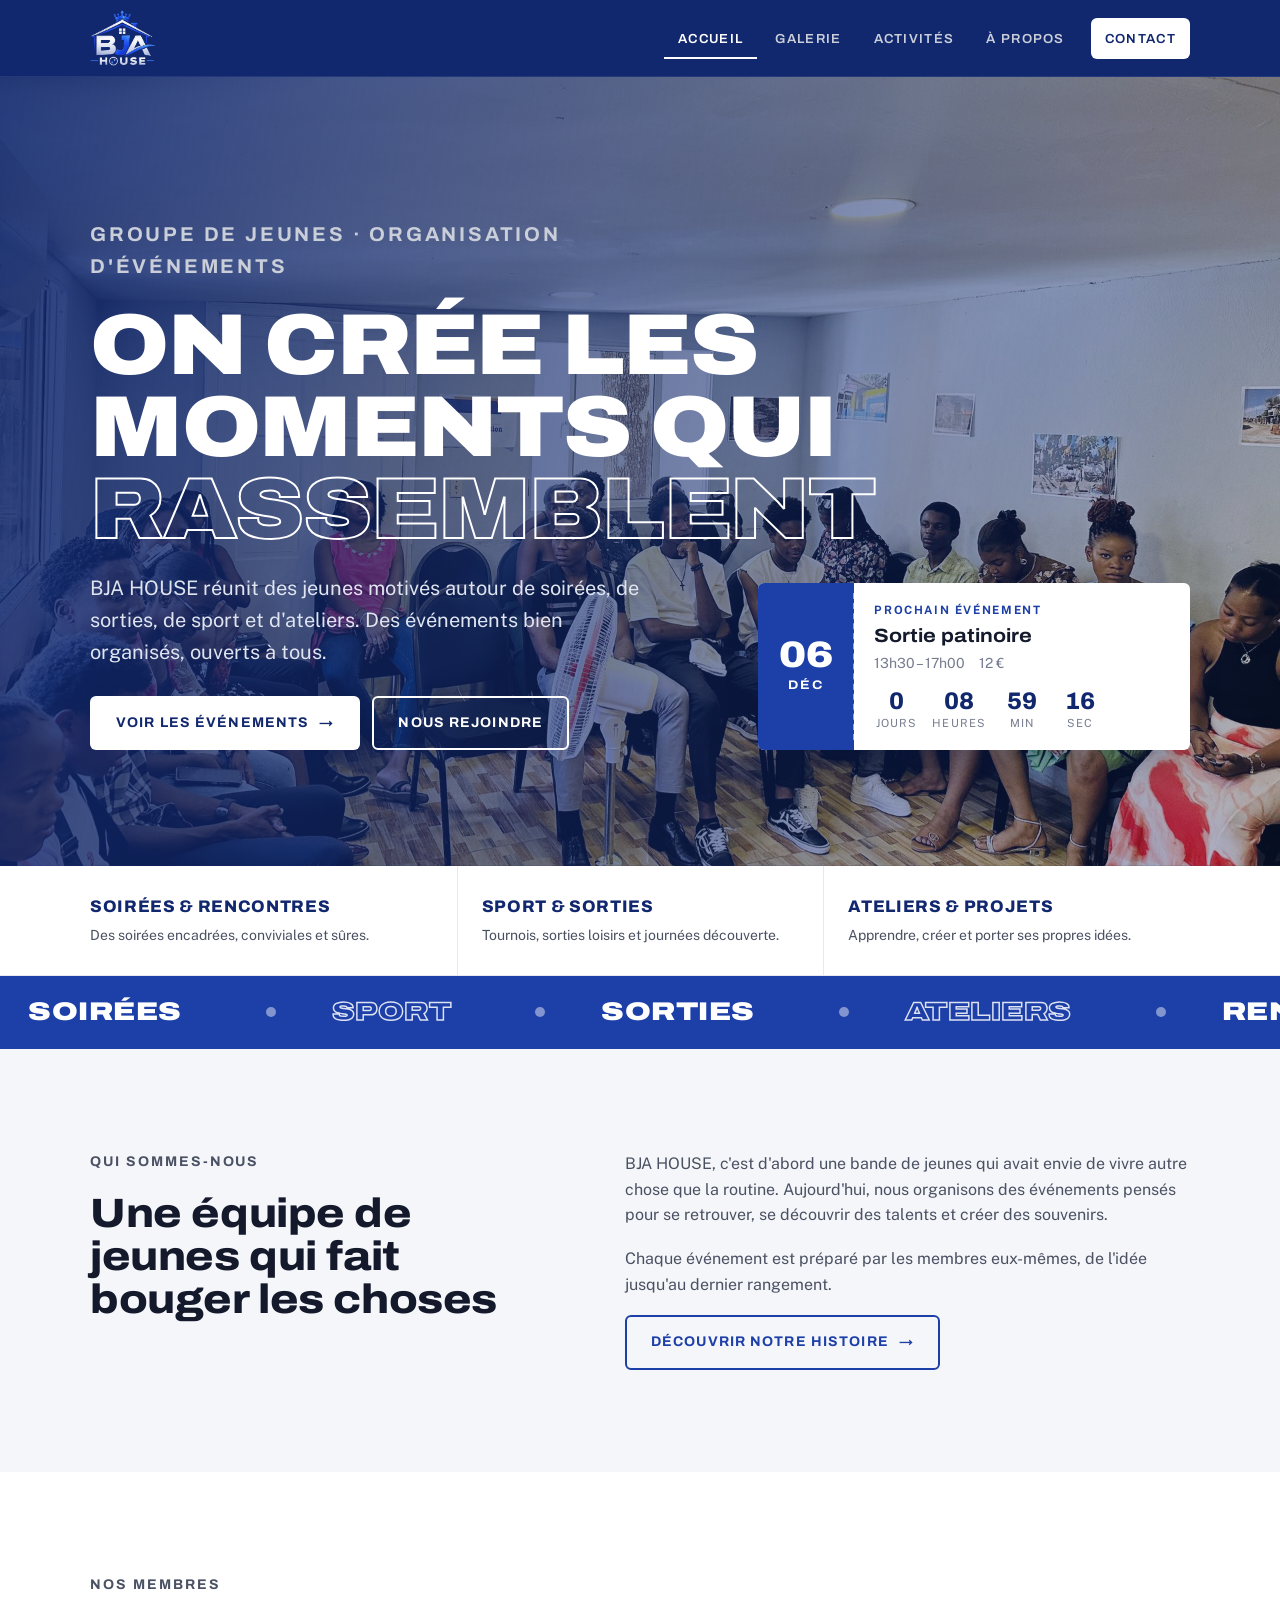
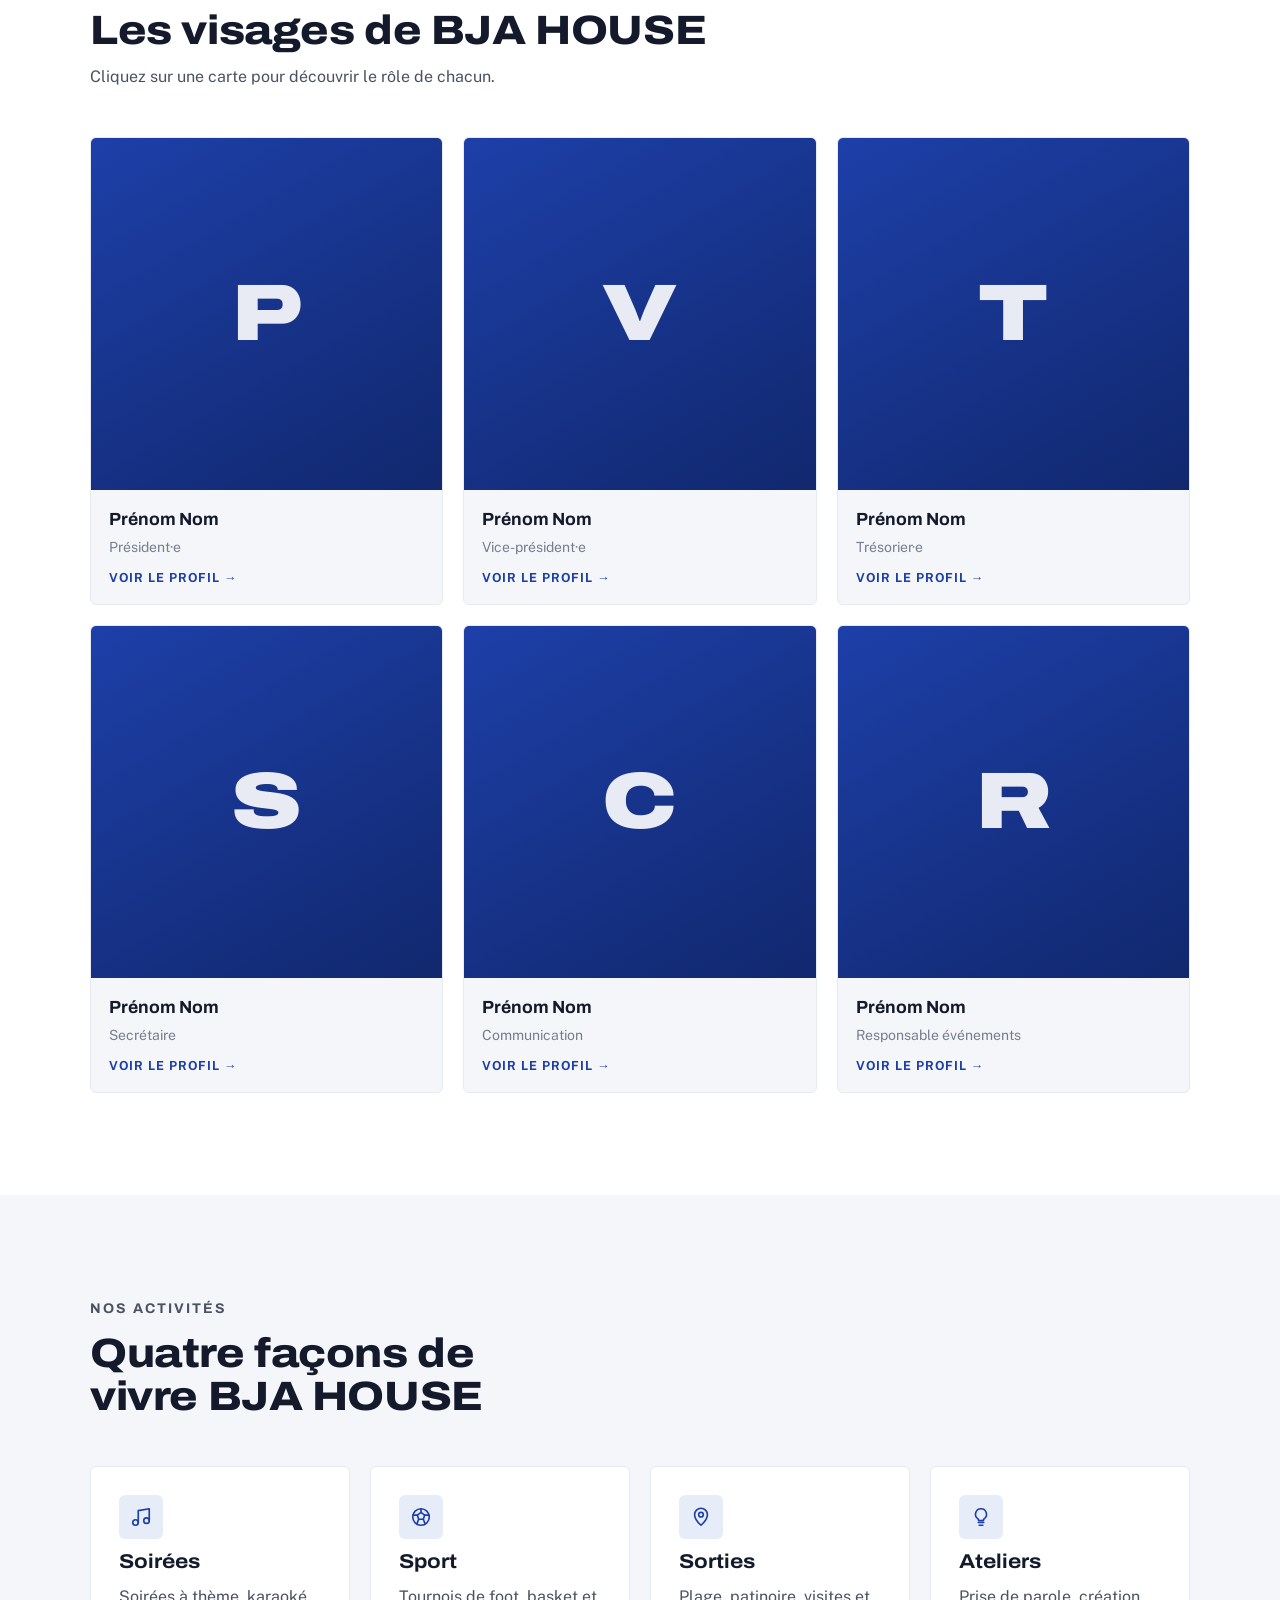
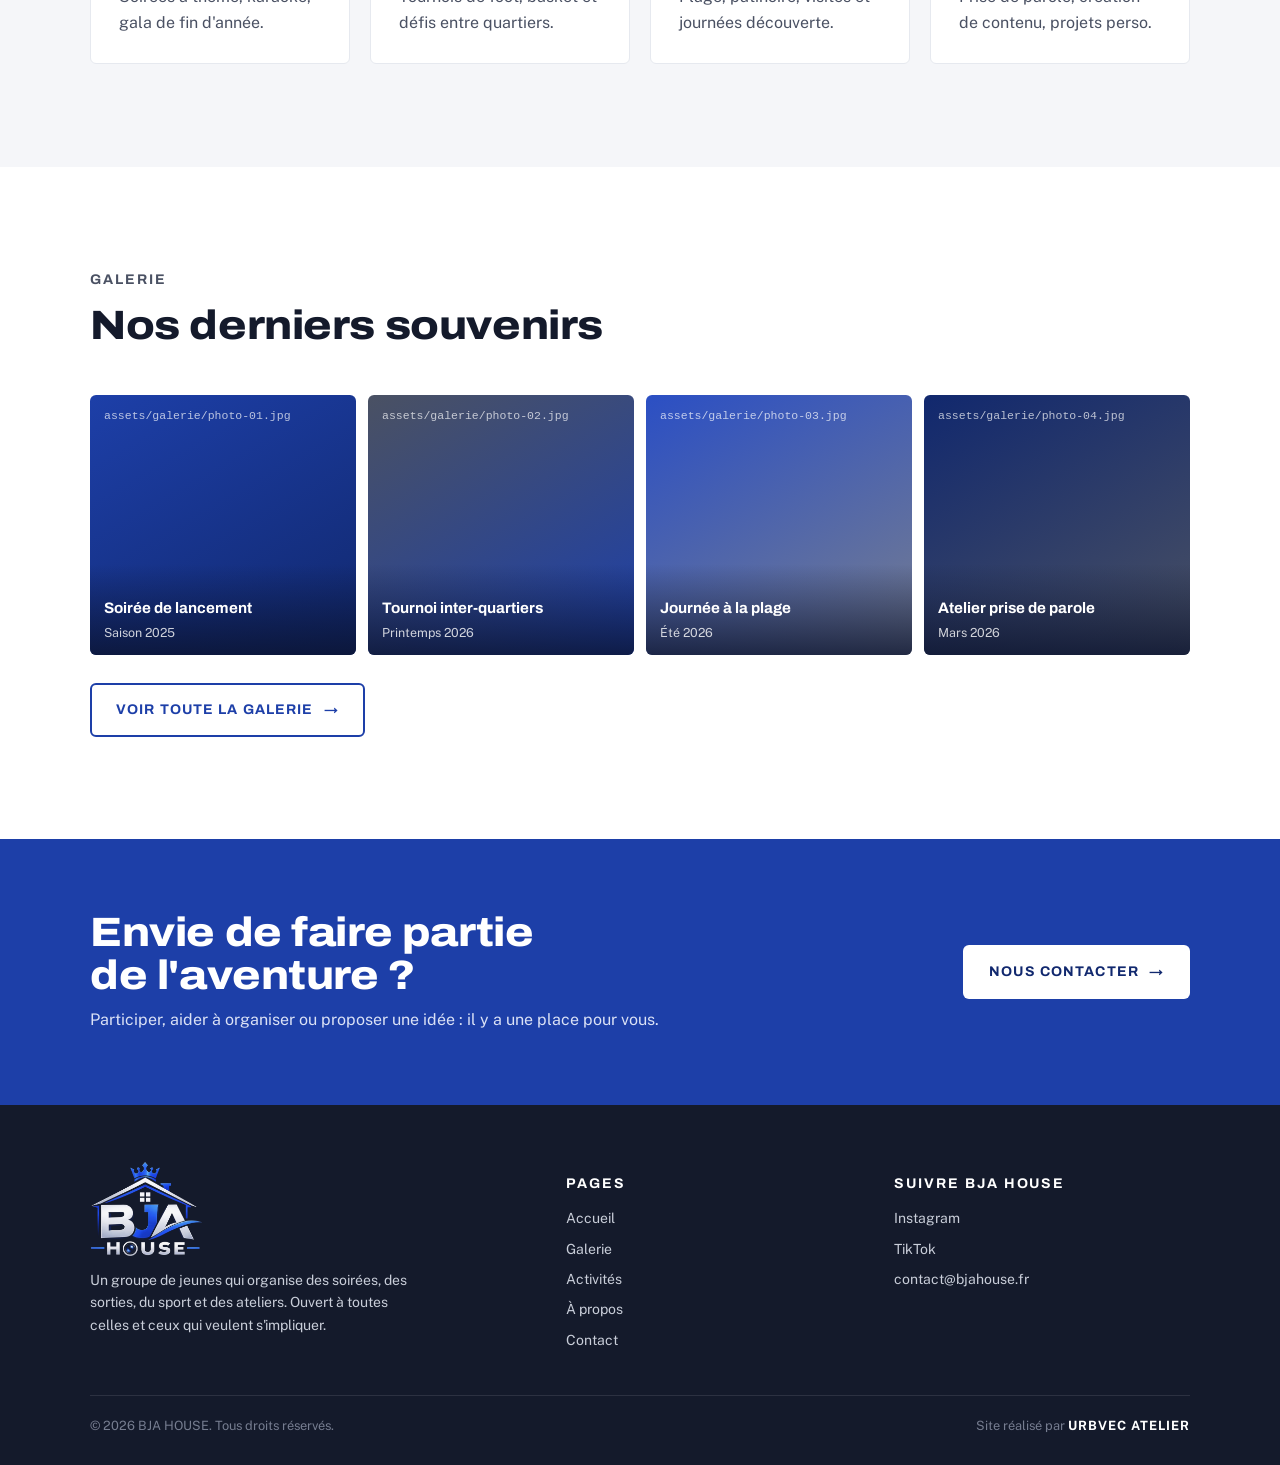
==== index.html @ 0491deaa "Réservation en ligne, partage de photos, diaporama et animations - Activités : prix, lieu et paiemen" ====
<!doctype html>
<html lang="fr">
<head>
<meta charset="utf-8">
<meta name="viewport" content="width=device-width, initial-scale=1, viewport-fit=cover">
<title>BJA HOUSE</title>
<meta name="description" content="BJA HOUSE, groupe de jeunes qui organise des soirées, sorties, tournois et ateliers.">
<meta name="theme-color" content="#11286e">
<link rel="icon" href="assets/logo.png">
<link rel="preconnect" href="https://fonts.googleapis.com">
<link rel="preconnect" href="https://fonts.gstatic.com" crossorigin>
<link rel="stylesheet" href="https://fonts.googleapis.com/css2?family=Archivo:wdth,wght@62..125,400..900&family=Public+Sans:wght@400;500;600;700&display=swap">
<link rel="stylesheet" href="css/style.css">
</head>
<body>
<header class="site-header">
  <div class="wrap">
    <a class="brand" href="index.html" aria-label="BJA HOUSE, accueil">
      <img class="brand-logo" src="assets/logo.png" alt="BJA HOUSE">
      <span class="brand-text"><span class="brand-mark">BJA</span><span class="brand-name">HOUSE</span></span>
    </a>
    <button class="nav-toggle" type="button" aria-label="Ouvrir le menu" aria-expanded="false" aria-controls="nav"><span></span><span></span><span></span></button>
    <nav class="nav" id="nav" aria-label="Navigation principale">
      <a href="index.html" aria-current="page">Accueil</a>
      <a href="galerie.html">Galerie</a>
      <a href="activites.html">Activités</a>
      <a href="a-propos.html">À propos</a>
      <a class="nav-cta" href="contact.html">Contact</a>
    </nav>
  </div>
</header>
<main>
<section class="hero hero--animated" data-hero="assets/hero.jpg">
  <div class="wrap">
    <div class="hero-copy">
      <p class="eyebrow">Groupe de jeunes · Organisation d'événements</p>
      <h1>On crée les moments qui <em>rassemblent</em></h1>
      <p>BJA HOUSE réunit des jeunes motivés autour de soirées, de sorties, de sport et d'ateliers. Des événements bien organisés, ouverts à tous.</p>
      <div class="hero-actions">
        <a class="btn btn--light" href="activites.html">Voir les événements <span class="arrow" aria-hidden="true">→</span></a>
        <a class="btn btn--ghost" href="contact.html">Nous rejoindre</a>
      </div>
    </div>
    <a class="ticket ticket--link" href="activites.html" aria-label="Prochain événement" data-next-event>
      <div class="ticket-date"><span class="ticket-day" data-ne-day>25</span><span class="ticket-month" data-ne-month>Oct</span></div>
      <div class="ticket-body">
        <span class="ticket-label">Prochain événement</span>
        <h3 data-ne-title>Soirée d'automne BJA</h3>
        <div class="ticket-meta"><span data-ne-hours>19h00 – 23h30</span><span data-ne-price></span></div>
        <div class="countdown" data-countdown="2026-10-25T19:00" aria-live="polite">
          <div><b data-d>–</b><span>jours</span></div>
          <div><b data-h>–</b><span>heures</span></div>
          <div><b data-m>–</b><span>min</span></div>
          <div><b data-s>–</b><span>sec</span></div>
        </div>
      </div>
    </a>
  </div>
  <p class="hero-note" hidden>Photo d'en-tête à placer : assets/hero.jpg</p>
</section>

<section class="strip" aria-label="Ce que nous faisons">
  <div class="wrap">
    <div class="strip-item"><b>Soirées &amp; rencontres</b><span>Des soirées encadrées, conviviales et sûres.</span></div>
    <div class="strip-item"><b>Sport &amp; sorties</b><span>Tournois, sorties loisirs et journées découverte.</span></div>
    <div class="strip-item"><b>Ateliers &amp; projets</b><span>Apprendre, créer et porter ses propres idées.</span></div>
  </div>
</section>

<div class="marquee" aria-hidden="true">
  <div class="marquee-track">
    <span>Soirées</span><span>Sport</span><span>Sorties</span><span>Ateliers</span><span>Rencontres</span><span>Projets</span>
    <span>Soirées</span><span>Sport</span><span>Sorties</span><span>Ateliers</span><span>Rencontres</span><span>Projets</span>
  </div>
</div>

<section class="section">
  <div class="wrap intro">
    <div class="stack">
      <p class="eyebrow">Qui sommes-nous</p>
      <h2>Une équipe de jeunes qui fait bouger les choses</h2>
    </div>
    <div class="stack reveal">
      <p>BJA HOUSE, c'est d'abord une bande de jeunes qui avait envie de vivre autre chose que la routine. Aujourd'hui, nous organisons des événements pensés pour se retrouver, se découvrir des talents et créer des souvenirs.</p>
      <p>Chaque événement est préparé par les membres eux-mêmes, de l'idée jusqu'au dernier rangement.</p>
      <a class="btn btn--outline" href="a-propos.html">Découvrir notre histoire <span class="arrow" aria-hidden="true">→</span></a>
    </div>
  </div>
</section>

<section class="section section--white" id="membres">
  <div class="wrap">
    <div class="section-head reveal">
      <p class="eyebrow">Nos membres</p>
      <h2>Les visages de BJA HOUSE</h2>
      <p>Cliquez sur une carte pour découvrir le rôle de chacun.</p>
    </div>
    <div class="members reveal">
      <button class="member-card" type="button" data-name="Prénom Nom" data-role="Président·e" data-bio="Fondateur·rice de BJA HOUSE, coordonne l'équipe et les grands projets de l'année." data-photo="assets/equipe/membre-1.jpg">
        <span class="photo member-photo"><img src="assets/equipe/membre-1.jpg" alt="" loading="lazy"><span class="photo-label member-initial" aria-hidden="true">P</span></span>
        <span class="member-info"><b>Prénom Nom</b><span>Président·e</span></span>
        <span class="member-more" aria-hidden="true">Voir le profil →</span>
      </button>
      <button class="member-card" type="button" data-name="Prénom Nom" data-role="Vice-président·e" data-bio="Supervise l'organisation des événements et accompagne les nouveaux membres." data-photo="assets/equipe/membre-2.jpg">
        <span class="photo member-photo"><img src="assets/equipe/membre-2.jpg" alt="" loading="lazy"><span class="photo-label member-initial" aria-hidden="true">V</span></span>
        <span class="member-info"><b>Prénom Nom</b><span>Vice-président·e</span></span>
        <span class="member-more" aria-hidden="true">Voir le profil →</span>
      </button>
      <button class="member-card" type="button" data-name="Prénom Nom" data-role="Trésorier·e" data-bio="Gère le budget, les partenaires financiers et les inscriptions payantes." data-photo="assets/equipe/membre-3.jpg">
        <span class="photo member-photo"><img src="assets/equipe/membre-3.jpg" alt="" loading="lazy"><span class="photo-label member-initial" aria-hidden="true">T</span></span>
        <span class="member-info"><b>Prénom Nom</b><span>Trésorier·e</span></span>
        <span class="member-more" aria-hidden="true">Voir le profil →</span>
      </button>
      <button class="member-card" type="button" data-name="Prénom Nom" data-role="Secrétaire" data-bio="Tient les comptes rendus, le planning et la relation avec les lieux." data-photo="assets/equipe/membre-4.jpg">
        <span class="photo member-photo"><img src="assets/equipe/membre-4.jpg" alt="" loading="lazy"><span class="photo-label member-initial" aria-hidden="true">S</span></span>
        <span class="member-info"><b>Prénom Nom</b><span>Secrétaire</span></span>
        <span class="member-more" aria-hidden="true">Voir le profil →</span>
      </button>
      <button class="member-card" type="button" data-name="Prénom Nom" data-role="Communication" data-bio="Anime les réseaux sociaux, les visuels et la couverture photo des événements." data-photo="assets/equipe/membre-5.jpg">
        <span class="photo member-photo"><img src="assets/equipe/membre-5.jpg" alt="" loading="lazy"><span class="photo-label member-initial" aria-hidden="true">C</span></span>
        <span class="member-info"><b>Prénom Nom</b><span>Communication</span></span>
        <span class="member-more" aria-hidden="true">Voir le profil →</span>
      </button>
      <button class="member-card" type="button" data-name="Prénom Nom" data-role="Responsable événements" data-bio="Pilote la logistique le jour J : matériel, accueil et sécurité." data-photo="assets/equipe/membre-6.jpg">
        <span class="photo member-photo"><img src="assets/equipe/membre-6.jpg" alt="" loading="lazy"><span class="photo-label member-initial" aria-hidden="true">R</span></span>
        <span class="member-info"><b>Prénom Nom</b><span>Responsable événements</span></span>
        <span class="member-more" aria-hidden="true">Voir le profil →</span>
      </button>
    </div>
  </div>
</section>
<dialog class="member-dialog" aria-labelledby="md-name">
  <div class="md-inner">
    <div class="photo md-photo"><img alt=""><span class="photo-label member-initial" aria-hidden="true"></span></div>
    <div class="md-body">
      <p class="eyebrow md-role"></p>
      <h3 id="md-name"></h3>
      <p class="md-bio"></p>
      <a class="btn btn--outline" href="contact.html">Contacter l'équipe <span class="arrow" aria-hidden="true">→</span></a>
    </div>
    <button class="md-close" type="button" aria-label="Fermer">✕</button>
  </div>
</dialog>


<section class="section">
  <div class="wrap">
    <div class="section-head reveal">
      <p class="eyebrow">Nos activités</p>
      <h2>Quatre façons de vivre BJA HOUSE</h2>
    </div>
    <div class="cards cards--4 reveal">
      <article class="card"><span class="card-icon"><svg viewBox="0 0 24 24" fill="none" stroke="currentColor" stroke-width="1.8" stroke-linecap="round" stroke-linejoin="round"><path d="M9 18V5l12-2v13"/><circle cx="6" cy="18" r="3"/><circle cx="18" cy="16" r="3"/></svg></span><h3>Soirées</h3><p>Soirées à thème, karaoké, gala de fin d'année.</p></article>
      <article class="card"><span class="card-icon"><svg viewBox="0 0 24 24" fill="none" stroke="currentColor" stroke-width="1.8" stroke-linecap="round" stroke-linejoin="round"><circle cx="12" cy="12" r="9"/><path d="M12 7l4 3-1.5 4.5h-5L8 10z"/><path d="M12 3v4M21 10l-5 0M3 10h5M7.5 19.5l2-5M16.5 19.5l-2-5"/></svg></span><h3>Sport</h3><p>Tournois de foot, basket et défis entre quartiers.</p></article>
      <article class="card"><span class="card-icon"><svg viewBox="0 0 24 24" fill="none" stroke="currentColor" stroke-width="1.8" stroke-linecap="round" stroke-linejoin="round"><path d="M12 21s-7-6.2-7-11.5A7 7 0 0 1 19 9.5C19 14.8 12 21 12 21z"/><circle cx="12" cy="9.5" r="2.5"/></svg></span><h3>Sorties</h3><p>Plage, patinoire, visites et journées découverte.</p></article>
      <article class="card"><span class="card-icon"><svg viewBox="0 0 24 24" fill="none" stroke="currentColor" stroke-width="1.8" stroke-linecap="round" stroke-linejoin="round"><path d="M9 18h6M10 21h4"/><path d="M12 3a6 6 0 0 0-3.6 10.8c.6.5 1 1.2 1 2V16h5.2v-.2c0-.8.4-1.5 1-2A6 6 0 0 0 12 3z"/></svg></span><h3>Ateliers</h3><p>Prise de parole, création de contenu, projets perso.</p></article>
    </div>
  </div>
</section>

<section class="section section--white">
  <div class="wrap">
    <div class="section-head reveal">
      <p class="eyebrow">Galerie</p>
      <h2>Nos derniers souvenirs</h2>
    </div>
    <div class="gallery gallery--preview reveal">
      <a class="tile tile--tall tile--link" href="galerie.html" data-cat="soirees" style="--tone-a:#1d3fa8;--tone-b:#11286e">
        <img src="assets/galerie/photo-01.jpg" alt="Soirée de lancement, Saison 2025" loading="lazy">
        <span class="tile-file">assets/galerie/photo-01.jpg</span>
        <span class="tile-caption"><b>Soirée de lancement</b><span>Saison 2025</span></span>
      </a>
      <a class="tile tile--link" href="galerie.html" data-cat="sport" style="--tone-a:#4a5163;--tone-b:#1d3fa8">
        <img src="assets/galerie/photo-02.jpg" alt="Tournoi inter-quartiers, Printemps 2026" loading="lazy">
        <span class="tile-file">assets/galerie/photo-02.jpg</span>
        <span class="tile-caption"><b>Tournoi inter-quartiers</b><span>Printemps 2026</span></span>
      </a>
      <a class="tile tile--wide tile--link" href="galerie.html" data-cat="sorties" style="--tone-a:#2b4fc4;--tone-b:#767d90">
        <img src="assets/galerie/photo-03.jpg" alt="Journée à la plage, Été 2026" loading="lazy">
        <span class="tile-file">assets/galerie/photo-03.jpg</span>
        <span class="tile-caption"><b>Journée à la plage</b><span>Été 2026</span></span>
      </a>
      <a class="tile tile--link" href="galerie.html" data-cat="ateliers" style="--tone-a:#11286e;--tone-b:#4a5163">
        <img src="assets/galerie/photo-04.jpg" alt="Atelier prise de parole, Mars 2026" loading="lazy">
        <span class="tile-file">assets/galerie/photo-04.jpg</span>
        <span class="tile-caption"><b>Atelier prise de parole</b><span>Mars 2026</span></span>
      </a>
    </div>
    <p style="margin-top:28px"><a class="btn btn--outline" href="galerie.html">Voir toute la galerie <span class="arrow" aria-hidden="true">→</span></a></p>
  </div>
</section>

<section class="cta-band">
  <div class="wrap">
    <div>
      <h2>Envie de faire partie de l'aventure ?</h2>
      <p>Participer, aider à organiser ou proposer une idée : il y a une place pour vous.</p>
    </div>
    <a class="btn btn--light" href="contact.html">Nous contacter <span class="arrow" aria-hidden="true">→</span></a>
  </div>
</section>
</main>
<footer class="site-footer">
  <div class="wrap">
    <div class="footer-grid">
      <div>
        <a class="brand brand--footer" href="index.html" aria-label="BJA HOUSE, accueil"><img class="brand-logo" src="assets/logo.png" alt="BJA HOUSE"><span class="brand-text"><span class="brand-mark">BJA</span><span class="brand-name">HOUSE</span></span></a>
        <p>Un groupe de jeunes qui organise des soirées, des sorties, du sport et des ateliers. Ouvert à toutes celles et ceux qui veulent s'impliquer.</p>
      </div>
      <div>
        <p class="footer-title">Pages</p>
        <ul class="footer-links">
          <li><a href="index.html">Accueil</a></li>
          <li><a href="galerie.html">Galerie</a></li>
          <li><a href="activites.html">Activités</a></li>
          <li><a href="a-propos.html">À propos</a></li>
          <li><a href="contact.html">Contact</a></li>
        </ul>
      </div>
      <div>
        <p class="footer-title">Suivre BJA HOUSE</p>
        <ul class="footer-links">
          <li><a href="https://www.instagram.com/" target="_blank" rel="noopener">Instagram</a></li>
          <li><a href="https://www.tiktok.com/" target="_blank" rel="noopener">TikTok</a></li>
          <li><a href="contact.html">contact@bjahouse.fr</a></li>
        </ul>
      </div>
    </div>
    <div class="footer-bottom">
      <span>© <span data-year>2026</span> BJA HOUSE. Tous droits réservés.</span>
      <span>Site réalisé par <b class="credit">URBVEC ATELIER</b></span>
    </div>
  </div>
</footer>
<script src="js/config.js" defer></script>
<script src="js/api.js" defer></script>
<script src="js/main.js" defer></script>
</body>
</html>
---- css/style.css ----
/* Mise en page : bandeau bleu roi en tête, contenu sur fond gris clair, blocs « billet » pour les événements */
:root {
  --royal: #1d3fa8;
  --royal-deep: #11286e;
  --royal-soft: #e7ecf9;
  --ink: #141a2b;
  --grey-700: #4a5163;
  --grey-500: #767d90;
  --grey-300: #c9ced9;
  --grey-150: #e6e9ef;
  --paper: #f5f6f9;
  --white: #ffffff;

  --font-display: "Archivo", "Arial Narrow", Arial, sans-serif;
  --font-body: "Public Sans", "Segoe UI", Roboto, Arial, sans-serif;

  --step--1: 0.875rem;
  --step-0: 1rem;
  --step-1: 1.25rem;
  --step-2: 1.6rem;
  --step-3: clamp(1.9rem, 3.2vw, 2.6rem);
  --step-4: clamp(2.6rem, 7vw, 5.4rem);

  --radius: 6px;
  --gutter: clamp(16px, 4vw, 40px);
  --max: 1180px;
  color-scheme: light;
}

*, *::before, *::after { box-sizing: border-box; }
html { scroll-behavior: smooth; }
body {
  margin: 0;
  background: var(--paper);
  color: var(--ink);
  font-family: var(--font-body);
  font-size: var(--step-0);
  line-height: 1.6;
  -webkit-font-smoothing: antialiased;
}
img { max-width: 100%; display: block; }
a { color: var(--royal); }
h1, h2, h3 {
  font-family: var(--font-display);
  line-height: 1.05;
  margin: 0;
  text-wrap: balance;
  font-stretch: 112%;
}
h2 { font-size: var(--step-3); font-weight: 800; letter-spacing: -0.01em; }
h3 { font-size: var(--step-1); font-weight: 700; }
p { margin: 0; }
:focus-visible { outline: 3px solid var(--royal); outline-offset: 3px; }

.wrap { width: 100%; max-width: var(--max); margin-inline: auto; padding-inline: var(--gutter); }
.section { padding-block: clamp(56px, 8vw, 104px); }
.section--white { background: var(--white); }
.eyebrow {
  font-family: var(--font-display);
  font-size: var(--step--1);
  font-weight: 700;
  letter-spacing: 0.14em;
  text-transform: uppercase;
  color: var(--royal);
}
.lead { font-size: var(--step-1); color: var(--grey-700); max-width: 60ch; }
.section-head { display: grid; gap: 12px; margin-bottom: clamp(28px, 4vw, 48px); max-width: 62ch; }
.section-head p { color: var(--grey-700); }

/* ---------- Boutons ---------- */
.btn {
  display: inline-flex; align-items: center; gap: 10px;
  padding: 14px 24px;
  font-family: var(--font-display); font-weight: 700; font-size: var(--step--1);
  letter-spacing: 0.08em; text-transform: uppercase; text-decoration: none;
  border-radius: var(--radius); border: 2px solid transparent; cursor: pointer;
  transition: background-color .2s, color .2s, border-color .2s, transform .2s;
}
.btn:hover { transform: translateY(-1px); }
.btn--primary { background: var(--royal); color: var(--white); }
.btn--primary:hover { background: var(--royal-deep); }
.btn--light { background: var(--white); color: var(--royal-deep); }
.btn--light:hover { background: var(--royal-soft); }
.btn--ghost { border-color: currentColor; color: var(--white); background: transparent; }
.btn--ghost:hover { background: rgba(255,255,255,.12); }
.btn--outline { border-color: var(--royal); color: var(--royal); background: transparent; }
.btn--outline:hover { background: var(--royal-soft); }
.arrow { transition: transform .2s; }
.btn:hover .arrow { transform: translateX(4px); }

/* ---------- En-tête ---------- */
.site-header {
  position: sticky; top: env(safe-area-inset-top, 0px); z-index: 50;
  background: var(--royal-deep);
  color: var(--white);
  border-bottom: 1px solid rgba(255,255,255,.08);
}
.site-header .wrap { display: flex; align-items: center; justify-content: space-between; gap: 16px; min-height: 72px; }
.brand { display: flex; align-items: center; gap: 8px; color: var(--white); text-decoration: none; }
.brand-logo { display: none; height: 44px; width: auto; }
.brand.has-logo .brand-logo { display: block; }
.brand.has-logo .brand-text { display: none; }
.brand-text { display: flex; align-items: baseline; gap: 6px; font-family: var(--font-display); font-stretch: 125%; }
.brand-mark { font-weight: 900; font-size: 1.45rem; letter-spacing: 0.02em; }
.brand-name { font-weight: 500; font-size: 0.95rem; letter-spacing: 0.32em; color: var(--grey-300); }

.nav { display: flex; align-items: center; gap: 4px; }
.nav a {
  color: var(--grey-300); text-decoration: none;
  font-family: var(--font-display); font-weight: 600; font-size: 0.82rem;
  letter-spacing: 0.1em; text-transform: uppercase;
  padding: 10px 14px; border-radius: var(--radius);
  transition: color .2s, background-color .2s;
}
.nav a:hover { color: var(--white); background: rgba(255,255,255,.07); }
.nav a[aria-current="page"] { color: var(--white); box-shadow: inset 0 -2px 0 var(--white); border-radius: 0; }
.nav .nav-cta { background: var(--white); color: var(--royal-deep); margin-left: 8px; border-radius: var(--radius); }
.nav .nav-cta:hover { background: var(--royal-soft); color: var(--royal-deep); }

.nav-toggle {
  display: none; background: none; border: 0; color: var(--white);
  width: 44px; height: 44px; padding: 10px; cursor: pointer;
}
.nav-toggle span { display: block; height: 2px; background: currentColor; margin-block: 5px; transition: transform .25s, opacity .25s; }
.nav-open .nav-toggle span:nth-child(1) { transform: translateY(7px) rotate(45deg); }
.nav-open .nav-toggle span:nth-child(2) { opacity: 0; }
.nav-open .nav-toggle span:nth-child(3) { transform: translateY(-7px) rotate(-45deg); }

@media (max-width: 860px) {
  .nav-toggle { display: block; }
  .nav {
    position: absolute; left: 0; right: 0; top: 100%;
    flex-direction: column; align-items: stretch; gap: 0;
    background: var(--royal-deep); padding: 8px var(--gutter) 20px;
    border-bottom: 1px solid rgba(255,255,255,.1);
    display: none;
  }
  .nav-open .nav { display: flex; }
  .nav a { padding: 14px 4px; border-bottom: 1px solid rgba(255,255,255,.08); }
  .nav a[aria-current="page"] { box-shadow: none; color: var(--white); }
  .nav .nav-cta { margin: 14px 0 0; text-align: center; border-bottom: 0; }
}

/* ---------- Bandeau de page (pages intérieures) ---------- */
.page-hero { background: var(--royal-deep); color: var(--white); padding-block: clamp(56px, 9vw, 112px) clamp(40px, 6vw, 72px); position: relative; overflow: hidden; }
.page-hero::after {
  content: "BJA"; position: absolute; right: -0.06em; bottom: -0.28em;
  font-family: var(--font-display); font-weight: 900; font-stretch: 125%;
  font-size: clamp(8rem, 26vw, 22rem); line-height: 1; color: rgba(255,255,255,.045);
  pointer-events: none;
}
.page-hero .wrap { position: relative; z-index: 1; display: grid; gap: 16px; }
.page-hero .eyebrow { color: var(--grey-300); }
.page-hero h1 { font-size: var(--step-4); font-weight: 900; text-transform: uppercase; letter-spacing: -0.01em; }
.page-hero p { color: var(--grey-300); max-width: 56ch; font-size: var(--step-1); }

/* ---------- Accueil : hero ---------- */
.hero {
  position: relative; color: var(--white);
  background:
    linear-gradient(100deg, rgba(17,40,110,.9) 0%, rgba(17,40,110,.62) 45%, rgba(17,40,110,.28) 100%),
    var(--hero-img, none) center 62% / cover no-repeat,
    linear-gradient(135deg, #1d3fa8 0%, #2a3550 60%, #4a5163 100%);
  padding-block: clamp(72px, 11vw, 150px) clamp(64px, 9vw, 120px);
  overflow: hidden;
}
.hero .wrap { display: grid; grid-template-columns: minmax(0, 1.4fr) minmax(0, 1fr); gap: clamp(32px, 5vw, 64px); align-items: end; }
.hero-copy { display: grid; gap: 22px; }
.hero .eyebrow { color: var(--grey-300); }
.hero h1 { font-size: var(--step-4); font-weight: 900; text-transform: uppercase; letter-spacing: -0.015em; line-height: .95; }
.hero h1 em { font-style: normal; color: transparent; -webkit-text-stroke: 2px var(--white); }
.hero p { font-size: var(--step-1); color: #dfe4f0; max-width: 46ch; }
.hero-actions { display: flex; flex-wrap: wrap; gap: 12px; margin-top: 6px; }
.hero-note {
  position: absolute; right: var(--gutter); bottom: 14px; z-index: 2;
  font-size: 0.75rem; color: rgba(255,255,255,.6); letter-spacing: .04em;
}
@media (max-width: 860px) { .hero .wrap { grid-template-columns: 1fr; } }

/* ---------- Billet d'événement ---------- */
.ticket {
  display: grid; grid-template-columns: 96px minmax(0, 1fr);
  background: var(--white); color: var(--ink);
  border-radius: var(--radius); overflow: hidden;
  box-shadow: 0 18px 40px -18px rgba(10, 20, 60, .45);
}
.ticket-date {
  background: var(--royal); color: var(--white);
  display: grid; place-content: center; text-align: center; gap: 2px;
  position: relative; padding: 16px 8px;
  font-family: var(--font-display); font-stretch: 112%;
}
.ticket-date::after {
  content: ""; position: absolute; right: -1px; top: 10px; bottom: 10px;
  border-right: 2px dashed rgba(255,255,255,.55);
}
.ticket-day { font-size: 2.3rem; font-weight: 900; line-height: 1; }
.ticket-month { font-size: .78rem; font-weight: 700; letter-spacing: .16em; text-transform: uppercase; }
.ticket-body { padding: 18px 20px; display: grid; gap: 6px; min-width: 0; }
.ticket-body h3 { font-size: 1.2rem; }
.ticket-meta { display: flex; flex-wrap: wrap; gap: 4px 14px; color: var(--grey-500); font-size: var(--step--1); }
.ticket-label { font-size: .72rem; font-weight: 700; letter-spacing: .14em; text-transform: uppercase; color: var(--royal); }
.countdown { display: flex; gap: 14px; margin-top: 8px; font-variant-numeric: tabular-nums; }
.countdown div { display: grid; text-align: center; min-width: 44px; }
.countdown b { font-family: var(--font-display); font-size: 1.5rem; font-weight: 800; line-height: 1.1; color: var(--royal-deep); }
.countdown span { font-size: .7rem; letter-spacing: .1em; text-transform: uppercase; color: var(--grey-500); }

/* ---------- Bande « valeurs » ---------- */
.strip { background: var(--white); border-bottom: 1px solid var(--grey-150); }
.strip .wrap { display: grid; grid-template-columns: repeat(3, minmax(0, 1fr)); }
.strip-item { padding: 28px 24px; display: grid; gap: 4px; border-left: 1px solid var(--grey-150); }
.strip-item:first-child { border-left: 0; padding-left: 0; }
.strip-item b { font-family: var(--font-display); font-size: 1.05rem; font-weight: 800; text-transform: uppercase; letter-spacing: .04em; color: var(--royal-deep); }
.strip-item span { color: var(--grey-700); font-size: var(--step--1); }
@media (max-width: 760px) {
  .strip .wrap { grid-template-columns: 1fr; }
  .strip-item { border-left: 0; border-top: 1px solid var(--grey-150); padding-inline: 0; }
  .strip-item:first-child { border-top: 0; }
}

/* ---------- Grilles génériques ---------- */
.split { display: grid; grid-template-columns: minmax(0, 1fr) minmax(0, 1fr); gap: clamp(32px, 6vw, 80px); align-items: center; }
@media (max-width: 860px) { .split { grid-template-columns: 1fr; } }
.stack { display: grid; gap: 18px; justify-items: start; }
.stack p { color: var(--grey-700); max-width: 60ch; }

.cards { display: grid; grid-template-columns: repeat(3, minmax(0, 1fr)); gap: 20px; }
@media (max-width: 900px) { .cards { grid-template-columns: repeat(2, minmax(0, 1fr)); } }
@media (max-width: 600px) { .cards { grid-template-columns: 1fr; } }
.card {
  background: var(--white); border: 1px solid var(--grey-150); border-radius: var(--radius);
  padding: 28px; display: grid; gap: 12px; align-content: start;
  transition: border-color .2s, transform .2s;
}
.card:hover { border-color: var(--royal); transform: translateY(-2px); }
.card p { color: var(--grey-700); }
.card-icon { width: 44px; height: 44px; border-radius: var(--radius); background: var(--royal-soft); color: var(--royal); display: grid; place-items: center; }
.card-icon svg { width: 22px; height: 22px; }

/* ---------- Photo / emplacement ---------- */
.photo {
  position: relative; border-radius: var(--radius); overflow: hidden; width: 100%;
  aspect-ratio: 4 / 3; max-width: 100%;
  background: linear-gradient(135deg, var(--grey-150), var(--grey-300));
}
.photo img { width: 100%; height: 100%; object-fit: cover; }
.photo.is-empty img { display: none; }
.photo-label {
  display: none; position: absolute; inset: 0; place-content: center; text-align: center; gap: 6px;
  color: var(--grey-700); font-size: var(--step--1); padding: 16px;
}
.photo-label code { font-size: .78rem; color: var(--grey-500); }
.photo.is-empty .photo-label { display: grid; }

/* ---------- Bannière d'appel ---------- */
.cta-band { background: var(--royal); color: var(--white); }
.cta-band .wrap { display: flex; flex-wrap: wrap; align-items: center; justify-content: space-between; gap: 24px; padding-block: clamp(44px, 6vw, 72px); }
.cta-band h2 { max-width: 22ch; }
.cta-band p { color: #dbe2f6; margin-top: 10px; }

/* ---------- Galerie ---------- */
.filters { display: flex; flex-wrap: wrap; gap: 8px; margin-bottom: 28px; }
.filter {
  font: 600 .8rem/1 var(--font-display); letter-spacing: .1em; text-transform: uppercase;
  padding: 11px 16px; border-radius: 999px; cursor: pointer;
  border: 1px solid var(--grey-300); background: var(--white); color: var(--grey-700);
  transition: background-color .2s, color .2s, border-color .2s;
}
.filter:hover { border-color: var(--royal); color: var(--royal); }
.filter[aria-pressed="true"] { background: var(--royal); border-color: var(--royal); color: var(--white); }

.gallery { display: grid; grid-template-columns: repeat(4, minmax(0, 1fr)); grid-auto-rows: 200px; grid-auto-flow: dense; gap: 12px; }
.gallery .tile--tall { grid-row: span 2; }
.gallery .tile--wide { grid-column: span 2; }
@media (max-width: 900px) { .gallery { grid-template-columns: repeat(2, minmax(0, 1fr)); grid-auto-rows: 170px; } }
.tile {
  position: relative; margin: 0; border-radius: var(--radius); overflow: hidden; cursor: zoom-in;
  background: linear-gradient(150deg, var(--tone-a, #2a4bb8), var(--tone-b, #4a5163));
  border: 0; padding: 0; text-align: left; color: var(--white); font: inherit; width: 100%; height: 100%;
}
.tile img { width: 100%; height: 100%; object-fit: cover; transition: transform .5s; }
.tile:hover img { transform: scale(1.04); }
.tile.is-empty img { display: none; }
.tile-caption {
  position: absolute; left: 0; right: 0; bottom: 0; padding: 32px 14px 12px;
  background: linear-gradient(transparent, rgba(10,18,45,.78));
  display: grid; gap: 2px; font-size: var(--step--1);
}
.tile-caption b { font-family: var(--font-display); font-weight: 700; font-size: .95rem; }
.tile-caption span { opacity: .8; font-size: .78rem; }
.tile-file { display: none; position: absolute; top: 12px; left: 14px; font-size: .72rem; opacity: .7; font-family: ui-monospace, Menlo, monospace; }
.tile.is-empty .tile-file { display: block; }

.lightbox {
  position: fixed; inset: 0; z-index: 100; background: rgba(8, 14, 34, .94);
  display: grid; grid-template-columns: 64px minmax(0, 1fr) 64px; align-items: center;
  padding: 24px 8px;
}
.lightbox-stage { display: grid; gap: 14px; justify-items: center; min-width: 0; }
.lightbox-media {
  width: min(100%, 980px); aspect-ratio: 3 / 2; max-height: 74vh; border-radius: var(--radius); overflow: hidden;
  background: linear-gradient(150deg, var(--tone-a, #2a4bb8), var(--tone-b, #4a5163));
}
.lightbox-media img { width: 100%; height: 100%; object-fit: contain; background: #0b1230; }
.lightbox-caption { color: var(--white); text-align: center; display: grid; gap: 2px; }
.lightbox-caption span { color: var(--grey-300); font-size: var(--step--1); }
.lb-btn {
  width: 48px; height: 48px; border-radius: 50%; border: 1px solid rgba(255,255,255,.3);
  background: transparent; color: var(--white); font-size: 1.3rem; cursor: pointer; justify-self: center;
}
.lb-btn:hover { background: rgba(255,255,255,.12); }
.lb-close { position: absolute; top: 16px; right: 16px; }
@media (max-width: 600px) { .lightbox { grid-template-columns: 44px minmax(0, 1fr) 44px; padding-inline: 2px; } .lb-btn { width: 40px; height: 40px; } }

/* ---------- Activités ---------- */
.events { display: grid; gap: 14px; }
.event {
  display: grid; grid-template-columns: 104px minmax(0, 1fr) auto; align-items: stretch;
  background: var(--white); border: 1px solid var(--grey-150); border-radius: var(--radius); overflow: hidden;
  transition: border-color .2s;
}
.event:hover { border-color: var(--royal); }
.event .ticket-date { background: var(--royal-soft); color: var(--royal-deep); }
.event .ticket-date::after { border-right-color: var(--grey-300); }
.event-body { padding: 20px 24px; display: grid; gap: 6px; min-width: 0; }
.event-body p { color: var(--grey-700); }
.event-side { padding: 20px 24px; display: flex; align-items: center; }
.tag {
  display: inline-block; justify-self: start; font-size: .7rem; font-weight: 700; letter-spacing: .12em; text-transform: uppercase;
  padding: 4px 10px; border-radius: 999px; background: var(--grey-150); color: var(--grey-700);
}
.event.is-past { opacity: .55; }
.events-empty { padding: 28px; background: var(--white); border: 1px dashed var(--grey-300); border-radius: var(--radius); color: var(--grey-700); }
@media (max-width: 700px) {
  .event { grid-template-columns: 84px minmax(0, 1fr); }
  .event-side { grid-column: 2; padding-top: 0; }
}

.steps { display: grid; grid-template-columns: repeat(3, minmax(0, 1fr)); counter-reset: step; border-top: 2px solid var(--ink); }
.step { padding: 24px 24px 0 0; display: grid; gap: 10px; align-content: start; }
.step::before {
  counter-increment: step; content: "Étape " counter(step);
  font-family: var(--font-display); font-weight: 700; font-size: .78rem; letter-spacing: .14em; text-transform: uppercase; color: var(--royal);
}
.step p { color: var(--grey-700); }
@media (max-width: 760px) { .steps { grid-template-columns: 1fr; } .step { padding-bottom: 20px; border-bottom: 1px solid var(--grey-150); } }

/* ---------- À propos ---------- */
.values { display: grid; border-top: 1px solid var(--grey-300); }
.value { display: grid; grid-template-columns: minmax(0, 1fr) minmax(0, 2fr); gap: 24px; padding-block: 24px; border-bottom: 1px solid var(--grey-300); }
.value h3 { font-size: var(--step-2); text-transform: uppercase; color: var(--royal-deep); }
.value p { color: var(--grey-700); }
@media (max-width: 700px) { .value { grid-template-columns: 1fr; gap: 8px; } }

.team { display: grid; grid-template-columns: repeat(4, minmax(0, 1fr)); gap: 20px; }
@media (max-width: 900px) { .team { grid-template-columns: repeat(2, minmax(0, 1fr)); } }
.member { display: grid; gap: 10px; align-content: start; }
.member .photo { aspect-ratio: 4 / 5; }
.member b { font-family: var(--font-display); font-size: 1.05rem; }
.member span { color: var(--grey-500); font-size: var(--step--1); }

/* ---------- Contact ---------- */
.contact-grid { display: grid; grid-template-columns: minmax(0, 1.4fr) minmax(0, 1fr); gap: clamp(28px, 5vw, 64px); align-items: start; }
@media (max-width: 860px) { .contact-grid { grid-template-columns: 1fr; } }
.form { background: var(--white); border: 1px solid var(--grey-150); border-radius: var(--radius); padding: clamp(22px, 4vw, 40px); display: grid; gap: 18px; }
.form-row { display: grid; grid-template-columns: minmax(0, 1fr) minmax(0, 1fr); gap: 18px; }
@media (max-width: 600px) { .form-row { grid-template-columns: 1fr; } }
.field { display: grid; gap: 6px; }
.field label { font-weight: 600; font-size: var(--step--1); }
.field input, .field select, .field textarea {
  font: inherit; color: var(--ink); background: var(--paper);
  border: 1px solid var(--grey-300); border-radius: var(--radius); padding: 12px 14px; width: 100%;
  transition: border-color .2s, background-color .2s;
}
.field textarea { min-height: 150px; resize: vertical; }
.field input:focus, .field select:focus, .field textarea:focus { outline: none; border-color: var(--royal); background: var(--white); box-shadow: 0 0 0 3px var(--royal-soft); }
.field-error { color: #b42318; font-size: .82rem; min-height: 1em; }
.field.invalid input, .field.invalid select, .field.invalid textarea { border-color: #b42318; }
.form-status { padding: 14px 16px; border-radius: var(--radius); background: var(--royal-soft); color: var(--royal-deep); font-weight: 500; }
.form-status.is-error { background: #fdecea; color: #b42318; }
.consent { display: flex; gap: 10px; align-items: flex-start; font-size: var(--step--1); color: var(--grey-700); }
.consent input { margin-top: 4px; accent-color: var(--royal); }
.form .btn { justify-self: start; }

.info { display: grid; border-top: 2px solid var(--ink); }
.info-item { display: grid; gap: 4px; padding-block: 20px; border-bottom: 1px solid var(--grey-300); }
.info-item .eyebrow { color: var(--grey-500); }
.info-item > a, .info-item > p { font-size: var(--step-1); font-weight: 600; color: var(--ink); text-decoration: none; overflow-wrap: anywhere; }
.info-item > a:hover { color: var(--royal); }
.socials { display: flex; gap: 10px; flex-wrap: wrap; margin-top: 4px; }
.socials a {
  display: inline-flex; align-items: center; gap: 8px; font-size: var(--step--1); font-weight: 600;
  color: var(--ink); text-decoration: none;
  border: 1px solid var(--grey-300); padding: 9px 14px; border-radius: 999px;
}
.socials a:hover { border-color: var(--royal); color: var(--royal); }
.socials svg { width: 16px; height: 16px; }

.faq details { border-bottom: 1px solid var(--grey-300); }
.faq summary {
  list-style: none; cursor: pointer; padding-block: 20px; display: flex; justify-content: space-between; gap: 16px;
  font-family: var(--font-display); font-weight: 700; font-size: 1.1rem;
}
.faq summary::-webkit-details-marker { display: none; }
.faq summary::after { content: "+"; font-size: 1.5rem; line-height: 1; color: var(--royal); transition: transform .2s; }
.faq details[open] summary::after { transform: rotate(45deg); }
.faq details p { padding-bottom: 20px; color: var(--grey-700); max-width: 64ch; }

/* ---------- Pied de page ---------- */
.site-footer { background: var(--ink); color: var(--grey-300); padding-block: 56px 28px; }
.footer-grid { display: grid; grid-template-columns: minmax(0, 1.5fr) repeat(2, minmax(0, 1fr)); gap: 32px; }
@media (max-width: 760px) { .footer-grid { grid-template-columns: 1fr; } }
.site-footer .brand-mark { color: var(--white); }
.site-footer p { margin-top: 12px; max-width: 36ch; font-size: var(--step--1); }
.footer-title { font-family: var(--font-display); font-size: .78rem; font-weight: 700; letter-spacing: .14em; text-transform: uppercase; color: var(--white); margin-bottom: 12px; }
.footer-links { list-style: none; margin: 0; padding: 0; display: grid; gap: 8px; font-size: var(--step--1); }
.footer-links a { color: var(--grey-300); text-decoration: none; }
.footer-links a:hover { color: var(--white); }
.footer-bottom { margin-top: 44px; padding-top: 20px; border-top: 1px solid rgba(255,255,255,.1); display: flex; flex-wrap: wrap; justify-content: space-between; gap: 8px; font-size: .8rem; color: var(--grey-500); }

/* ---------- Apparition au défilement (contenu visible par défaut) ---------- */
.reveal { transition: opacity .6s ease, transform .6s ease; }
.reveal.is-pending { opacity: 0; transform: translateY(16px); }
@media (prefers-reduced-motion: reduce) {
  html { scroll-behavior: auto; }
  *, *::before, *::after { transition: none !important; animation: none !important; }
  .reveal.is-pending { opacity: 1; transform: none; }
}

/* ---------- Ajustements ---------- */
.cards--4 { grid-template-columns: repeat(4, minmax(0, 1fr)); }
@media (max-width: 1000px) { .cards--4 { grid-template-columns: repeat(2, minmax(0, 1fr)); } }
@media (max-width: 520px) { .cards--4 { grid-template-columns: 1fr; } }
.tile--link { cursor: pointer; display: block; }
.gallery--preview { grid-auto-rows: 260px; }
.gallery--preview .tile { grid-row: auto; grid-column: auto; }
@media (max-width: 900px) { .gallery--preview { grid-auto-rows: 180px; } }
.hero h1 { font-size: clamp(2.1rem, 9.2vw, 5.4rem); }
.hero .hero-note { font-size: .75rem; color: rgba(255,255,255,.6); margin: 0; }
[hidden] { display: none !important; }
.nav .nav-cta[aria-current="page"] { color: var(--royal-deep); box-shadow: none; border-radius: var(--radius); }

/* ---------- Logo ---------- */
.brand-logo { height: 56px; }
.site-header .wrap { min-height: 76px; }
.brand--footer .brand-logo { height: 96px; }
@media (max-width: 480px) { .brand-logo { height: 48px; } .site-header .wrap { min-height: 68px; } }

/* ---------- Accueil : qui sommes-nous ---------- */
.intro { display: grid; grid-template-columns: minmax(0, 1fr) minmax(0, 1.2fr); gap: clamp(20px, 5vw, 72px); align-items: start; }
@media (max-width: 860px) { .intro { grid-template-columns: 1fr; } }

/* ---------- Membres (cartes cliquables) ---------- */
.members { display: grid; grid-template-columns: repeat(3, minmax(0, 1fr)); gap: 20px; }
@media (max-width: 900px) { .members { grid-template-columns: repeat(2, minmax(0, 1fr)); gap: 14px; } }
@media (max-width: 340px) { .members { grid-template-columns: 1fr; } }
.member-card {
  display: grid; gap: 0; padding: 0; text-align: left; font: inherit; color: var(--ink);
  background: var(--white); border: 1px solid var(--grey-150); border-radius: var(--radius); overflow: hidden;
  cursor: pointer; transition: border-color .2s, transform .2s, box-shadow .2s;
}
.section--white .member-card { background: var(--paper); }
.member-card:hover { border-color: var(--royal); transform: translateY(-3px); box-shadow: 0 16px 32px -20px rgba(17, 40, 110, .5); }
.member-photo { aspect-ratio: 1 / 1; border-radius: 0; background: linear-gradient(150deg, var(--royal), var(--royal-deep)); }
.member-card img { transition: transform .5s; }
.member-card:hover img { transform: scale(1.04); }
.member-initial {
  font-family: var(--font-display); font-weight: 900; font-stretch: 125%;
  font-size: clamp(3rem, 8vw, 5rem); color: rgba(255, 255, 255, .9);
}
.member-info { display: grid; gap: 2px; padding: 16px 18px 4px; min-width: 0; }
.member-info b { font-family: var(--font-display); font-size: 1.1rem; }
.member-info span { color: var(--grey-500); font-size: var(--step--1); }
.member-more { padding: 6px 18px 16px; font-size: .78rem; font-weight: 700; letter-spacing: .08em; text-transform: uppercase; color: var(--royal); }
@media (max-width: 520px) {
  .member-info { padding: 12px 12px 2px; }
  .member-info b { font-size: .98rem; }
  .member-more { padding: 4px 12px 12px; font-size: .7rem; }
}

.member-dialog {
  width: min(760px, calc(100% - 32px)); max-height: calc(100% - 32px); padding: 0; border: 0;
  border-radius: var(--radius); background: var(--white); color: var(--ink);
  box-shadow: 0 30px 80px -20px rgba(8, 14, 34, .6);
}
.member-dialog::backdrop { background: rgba(8, 14, 34, .75); }
.md-inner { position: relative; display: grid; grid-template-columns: minmax(0, 1fr) minmax(0, 1.2fr); }
.md-photo { aspect-ratio: auto; height: 100%; min-height: 280px; border-radius: 0; background: linear-gradient(150deg, var(--royal), var(--royal-deep)); }
.md-body { padding: clamp(24px, 4vw, 40px); display: grid; gap: 12px; align-content: center; justify-items: start; }
.md-body h3 { font-size: var(--step-2); }
.md-bio { color: var(--grey-700); }
.md-close {
  position: absolute; top: 12px; right: 12px; width: 40px; height: 40px; border-radius: 50%;
  border: 1px solid var(--grey-300); background: var(--white); color: var(--ink); cursor: pointer; font-size: 1rem;
}
.md-close:hover { border-color: var(--royal); color: var(--royal); }
@media (max-width: 600px) {
  .md-inner { grid-template-columns: 1fr; }
  .md-photo { min-height: 0; height: auto; aspect-ratio: 4 / 3; }
}
@media (max-width: 860px) {
  .hero { background:
    linear-gradient(180deg, rgba(17,40,110,.85) 0%, rgba(17,40,110,.7) 60%, rgba(17,40,110,.85) 100%),
    var(--hero-img, none) center 62% / cover no-repeat,
    linear-gradient(135deg, #1d3fa8 0%, #2a3550 60%, #4a5163 100%); }
}

/* =========================================================
   Accueil : animations
   ========================================================= */
.hero--animated { background: linear-gradient(135deg, #1d3fa8 0%, #2a3550 60%, #4a5163 100%); isolation: isolate; }
.hero--animated::before,
.hero--animated::after { content: ""; position: absolute; inset: 0; pointer-events: none; }
.hero--animated::before {
  z-index: -2; background: var(--hero-img, none) center 62% / cover no-repeat;
  transform-origin: 60% 60%; animation: hero-zoom 16s ease-out both;
}
.hero--animated::after {
  z-index: -1;
  background: linear-gradient(100deg, rgba(17,40,110,.9) 0%, rgba(17,40,110,.62) 45%, rgba(17,40,110,.28) 100%);
}
@media (max-width: 860px) {
  .hero--animated { background: linear-gradient(135deg, #1d3fa8 0%, #2a3550 60%, #4a5163 100%); }
  .hero--animated::after { background: linear-gradient(180deg, rgba(17,40,110,.85) 0%, rgba(17,40,110,.7) 60%, rgba(17,40,110,.85) 100%); }
}
@keyframes hero-zoom { from { transform: scale(1.12); } to { transform: scale(1); } }

/* Entrée du texte et du billet, élément par élément */
.hero--animated .hero-copy > *,
.hero--animated .ticket { animation: rise .9s cubic-bezier(.2, .7, .2, 1) both; }
.hero--animated .hero-copy > :nth-child(1) { animation-delay: .1s; }
.hero--animated .hero-copy > :nth-child(2) { animation-delay: .22s; }
.hero--animated .hero-copy > :nth-child(3) { animation-delay: .38s; }
.hero--animated .hero-copy > :nth-child(4) { animation-delay: .5s; }
.hero--animated .ticket { animation-delay: .7s; }
@keyframes rise { from { opacity: 0; transform: translateY(26px); } to { opacity: 1; transform: none; } }

/* Le mot en contour se remplit au survol du titre */
.hero h1 em { background: linear-gradient(var(--white), var(--white)) left / 0% 100% no-repeat; -webkit-background-clip: text; background-clip: text; transition: background-size .8s ease; }
.hero h1:hover em { background-size: 100% 100%; }

.ticket--link { text-decoration: none; transition: transform .25s, box-shadow .25s; }
.ticket--link:hover { transform: translateY(-4px) rotate(-.4deg); box-shadow: 0 26px 50px -20px rgba(10, 20, 60, .6); }
.countdown b { display: inline-block; min-width: 1.6ch; }

/* Bandeau défilant */
.marquee { background: var(--royal); color: var(--white); overflow: hidden; padding-block: 16px; }
.marquee-track { display: flex; width: max-content; animation: marquee 32s linear infinite; }
.marquee span {
  font-family: var(--font-display); font-weight: 900; font-stretch: 125%; text-transform: uppercase;
  font-size: clamp(1.1rem, 2.4vw, 1.6rem); letter-spacing: .02em; padding-inline: 28px; white-space: nowrap;
  display: inline-flex; align-items: center; gap: 56px;
}
.marquee span::after { content: ""; width: 10px; height: 10px; border-radius: 50%; background: rgba(255,255,255,.45); margin-left: 28px; }
.marquee span:nth-child(even) { color: transparent; -webkit-text-stroke: 1.5px rgba(255,255,255,.85); }
.marquee:hover .marquee-track { animation-play-state: paused; }
@keyframes marquee { to { transform: translateX(-50%); } }

.strip-item { position: relative; }
.strip-item::after { content: ""; position: absolute; left: 0; bottom: 0; height: 3px; width: 0; background: var(--royal); transition: width .4s ease; }
.strip-item:hover::after { width: 100%; }

/* Apparition décalée des grilles */
.stagger.is-pending { opacity: 1; transform: none; }
.stagger > * { transition: opacity .6s ease, transform .6s ease, border-color .2s, box-shadow .2s; transition-delay: calc(var(--i, 0) * 90ms); }
.stagger.is-pending > * { opacity: 0; transform: translateY(22px); }

.credit { color: var(--white); font-weight: 700; letter-spacing: .08em; }

/* =========================================================
   Activités : informations de l'événement
   ========================================================= */
.event-facts { margin: 6px 0 0; display: grid; grid-template-columns: repeat(2, minmax(0, 1fr)); gap: 10px 24px; padding-top: 12px; border-top: 1px dashed var(--grey-300); }
.event-facts div { display: grid; gap: 1px; min-width: 0; }
.event-facts dt { font-size: .7rem; font-weight: 700; letter-spacing: .12em; text-transform: uppercase; color: var(--grey-500); }
.event-facts dd { margin: 0; font-size: var(--step--1); color: var(--ink); overflow-wrap: anywhere; }
.event-facts .price { font-family: var(--font-display); font-weight: 800; font-size: 1.05rem; color: var(--royal); }
.event-facts--stack { grid-template-columns: 1fr; border-top: 0; padding-top: 0; }
.price--big { font-size: 1.6rem !important; }
@media (max-width: 520px) { .event-facts { grid-template-columns: 1fr; } }

/* =========================================================
   Réservation et partage de photos
   ========================================================= */
.page-hero--compact { padding-block: clamp(40px, 6vw, 72px) clamp(28px, 4vw, 44px); }
.back-link { color: var(--grey-300); text-decoration: none; }
.back-link:hover { color: var(--white); }

.booking { display: grid; grid-template-columns: minmax(0, 1fr) minmax(0, 1.6fr); gap: clamp(24px, 4vw, 48px); align-items: start; }
@media (max-width: 860px) { .booking { grid-template-columns: 1fr; } }
.booking-summary {
  position: sticky; top: calc(env(safe-area-inset-top, 0px) + 96px);
  background: var(--royal-deep); color: var(--white); border-radius: var(--radius); padding: clamp(22px, 3vw, 32px);
  display: grid; gap: 16px; align-content: start;
}
@media (max-width: 860px) { .booking-summary { position: static; } }
.booking-summary h2 { font-size: var(--step-2); }
.booking-summary .eyebrow { color: var(--grey-300); }
.booking-summary .event-facts dt { color: var(--grey-300); }
.booking-summary .event-facts dd { color: var(--white); }
.booking-summary .price { color: var(--white); }
.booking-summary .events-empty { background: transparent; color: var(--grey-300); border-color: rgba(255,255,255,.2); }
.pay-info { background: rgba(255,255,255,.08); border-radius: var(--radius); padding: 14px 16px; display: grid; gap: 4px; font-size: var(--step--1); color: #dfe4f0; }
.pay-info b { color: var(--white); }

.form-block { border: 0; margin: 0; padding: 0; display: grid; gap: 16px; min-width: 0; }
.form-block + .form-block { padding-top: 22px; border-top: 1px solid var(--grey-150); }
.form-block legend {
  padding: 0; margin-bottom: 14px; display: flex; width: 100%; justify-content: space-between; align-items: baseline;
  font-family: var(--font-display); font-weight: 800; font-size: 1.15rem;
}
.legend-count { font-family: var(--font-body); font-size: var(--step--1); font-weight: 600; color: var(--grey-500); font-variant-numeric: tabular-nums; }
.form-note { font-size: .82rem; color: var(--grey-500); }
.btn--block { width: 100%; justify-content: center; justify-self: stretch !important; }
.btn[disabled] { opacity: .6; cursor: progress; transform: none; }

.pay-options { display: grid; gap: 10px; }
.pay-option { display: flex; gap: 12px; align-items: flex-start; padding: 14px 16px; border: 1px solid var(--grey-300); border-radius: var(--radius); cursor: pointer; transition: border-color .2s, background-color .2s; }
.pay-option:hover { border-color: var(--royal); }
.pay-option input { margin-top: 4px; accent-color: var(--royal); flex: none; }
.pay-option-body { display: grid; gap: 2px; min-width: 0; }
.pay-option-details { display: none; font-size: var(--step--1); color: var(--grey-700); overflow-wrap: anywhere; }
.pay-option:has(input:checked) { border-color: var(--royal); background: var(--royal-soft); }
.pay-option:has(input:checked) .pay-option-details { display: block; }

.dropzone {
  position: relative; display: grid; place-items: center; text-align: center; gap: 10px;
  min-height: 150px; padding: 20px; border: 2px dashed var(--grey-300); border-radius: var(--radius);
  background: var(--paper); color: var(--grey-700); cursor: pointer; transition: border-color .2s, background-color .2s;
}
.dropzone:hover, .dropzone.is-over { border-color: var(--royal); background: var(--royal-soft); }
.dropzone input { position: absolute; inset: 0; opacity: 0; cursor: pointer; }
.dropzone b { color: var(--royal); }
.dropzone small { color: var(--grey-500); }
.dropzone-preview { max-height: 220px; width: auto; border-radius: var(--radius); }
.dropzone.has-file .dropzone-text { font-size: .82rem; }
.field.invalid .dropzone { border-color: #b42318; }

.thumbs { list-style: none; margin: 0; padding: 0; display: grid; grid-template-columns: repeat(3, minmax(0, 1fr)); gap: 10px; }
.thumbs:empty { display: none; }
.thumbs li { position: relative; aspect-ratio: 1; border-radius: var(--radius); overflow: hidden; background: var(--grey-150); animation: rise .4s ease both; }
.thumbs img { width: 100%; height: 100%; object-fit: cover; }
.thumb-remove {
  position: absolute; top: 6px; right: 6px; width: 30px; height: 30px; border-radius: 50%; border: 0;
  background: rgba(20, 26, 43, .75); color: var(--white); cursor: pointer;
}
.thumb-remove:hover { background: #b42318; }

.chips { display: flex; flex-wrap: wrap; gap: 8px; }
.chip input { position: absolute; opacity: 0; pointer-events: none; }
.chip span {
  display: inline-block; padding: 11px 18px; border-radius: 999px; border: 1px solid var(--grey-300); background: var(--white);
  font: 600 .82rem/1 var(--font-display); letter-spacing: .08em; text-transform: uppercase; color: var(--grey-700); cursor: pointer;
  transition: background-color .2s, color .2s, border-color .2s;
}
.chip:hover span { border-color: var(--royal); color: var(--royal); }
.chip input:checked + span { background: var(--royal); border-color: var(--royal); color: var(--white); }
.chip input:focus-visible + span { outline: 3px solid var(--royal); outline-offset: 3px; }

.share { max-width: 760px; }
.done-panel {
  background: var(--white); border: 1px solid var(--grey-150); border-top: 4px solid var(--royal); border-radius: var(--radius);
  padding: clamp(22px, 4vw, 40px); display: grid; gap: 16px; justify-items: start; animation: rise .5s ease both;
}
.done-panel:focus { outline: none; }
.done-panel h2 { font-size: var(--step-2); }
.done-panel p { color: var(--grey-700); max-width: 60ch; }
.done-panel .ref { font-family: ui-monospace, Menlo, monospace; font-size: 1.1rem; color: var(--royal-deep); letter-spacing: .06em; }
.done-actions { display: flex; flex-wrap: wrap; gap: 10px; }
.thumbs--review { width: 100%; }

/* =========================================================
   Galerie : diaporama
   ========================================================= */
.showcase { background: var(--royal-deep); padding-block: 0 clamp(36px, 5vw, 56px); }
.showcase-grid { display: grid; grid-template-columns: minmax(0, 2fr) minmax(0, 1fr); grid-template-rows: repeat(2, minmax(0, 1fr)); gap: 12px; height: clamp(300px, 46vw, 520px); }
.showcase-frame--main { grid-row: span 2; }
.showcase-frame { position: relative; margin: 0; border-radius: var(--radius); overflow: hidden; background: var(--grey-700); min-width: 0; }
.showcase-layer {
  position: absolute; inset: 0; opacity: 0; transform: scale(1.06);
  background: var(--img, none) center / cover no-repeat, linear-gradient(150deg, var(--tone-a, #2a4bb8), var(--tone-b, #4a5163));
  transition: opacity 1.1s ease, transform 6s ease-out;
}
.showcase-layer.is-visible { opacity: 1; transform: scale(1); }
.showcase-frame figcaption {
  position: absolute; left: 0; right: 0; bottom: 0; z-index: 1; padding: 40px 16px 14px; color: var(--white);
  background: linear-gradient(transparent, rgba(10,18,45,.8)); display: grid; gap: 2px; font-size: var(--step--1);
}
.showcase-frame figcaption b { font-family: var(--font-display); font-size: 1rem; }
.showcase-frame figcaption span { opacity: .8; font-size: .78rem; }
@media (max-width: 600px) {
  .showcase-grid { grid-template-columns: repeat(2, minmax(0, 1fr)); grid-template-rows: minmax(0, 1.4fr) minmax(0, 1fr); height: 420px; }
  .showcase-frame--main { grid-row: auto; grid-column: span 2; }
}

@media (prefers-reduced-motion: reduce) {
  .hero--animated::before { transform: none; }
  .marquee-track { animation: none; }
  .stagger.is-pending > * { opacity: 1; transform: none; }
  .showcase-layer { opacity: 1; transform: none; }
}
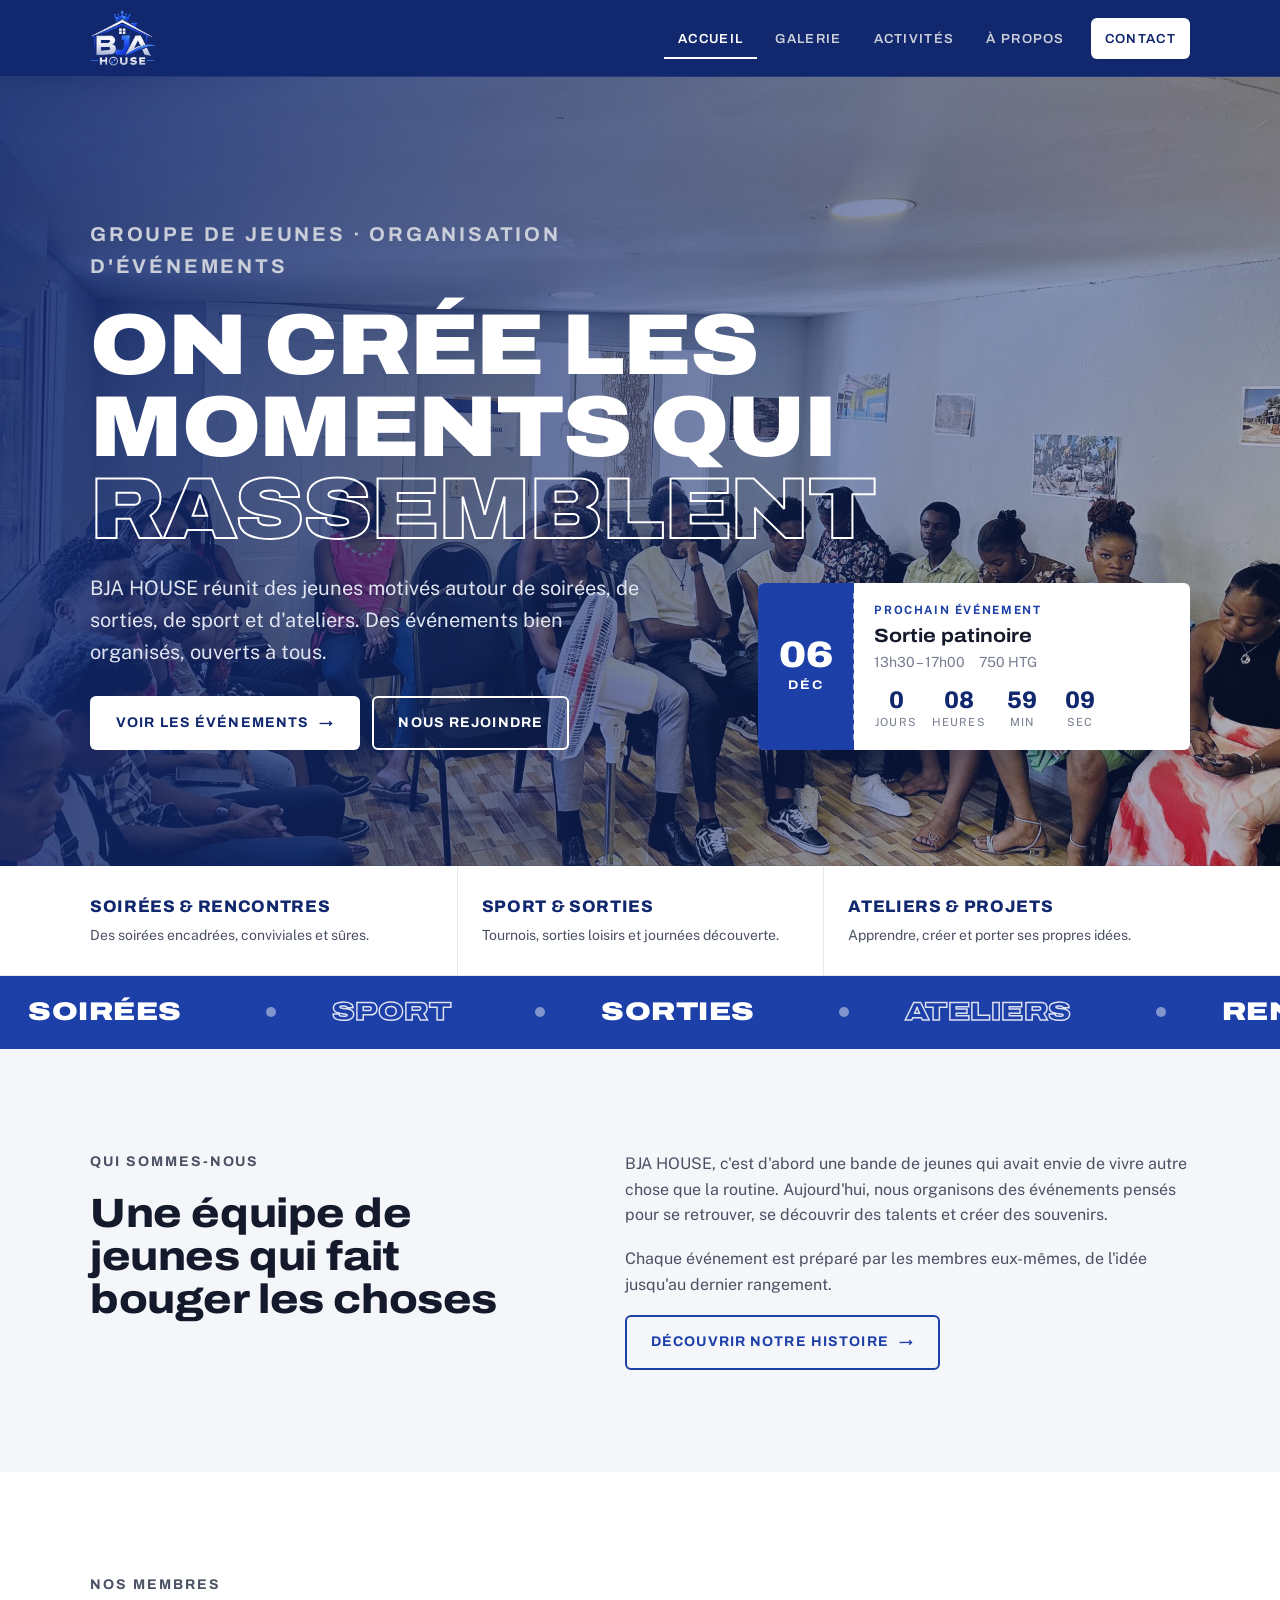
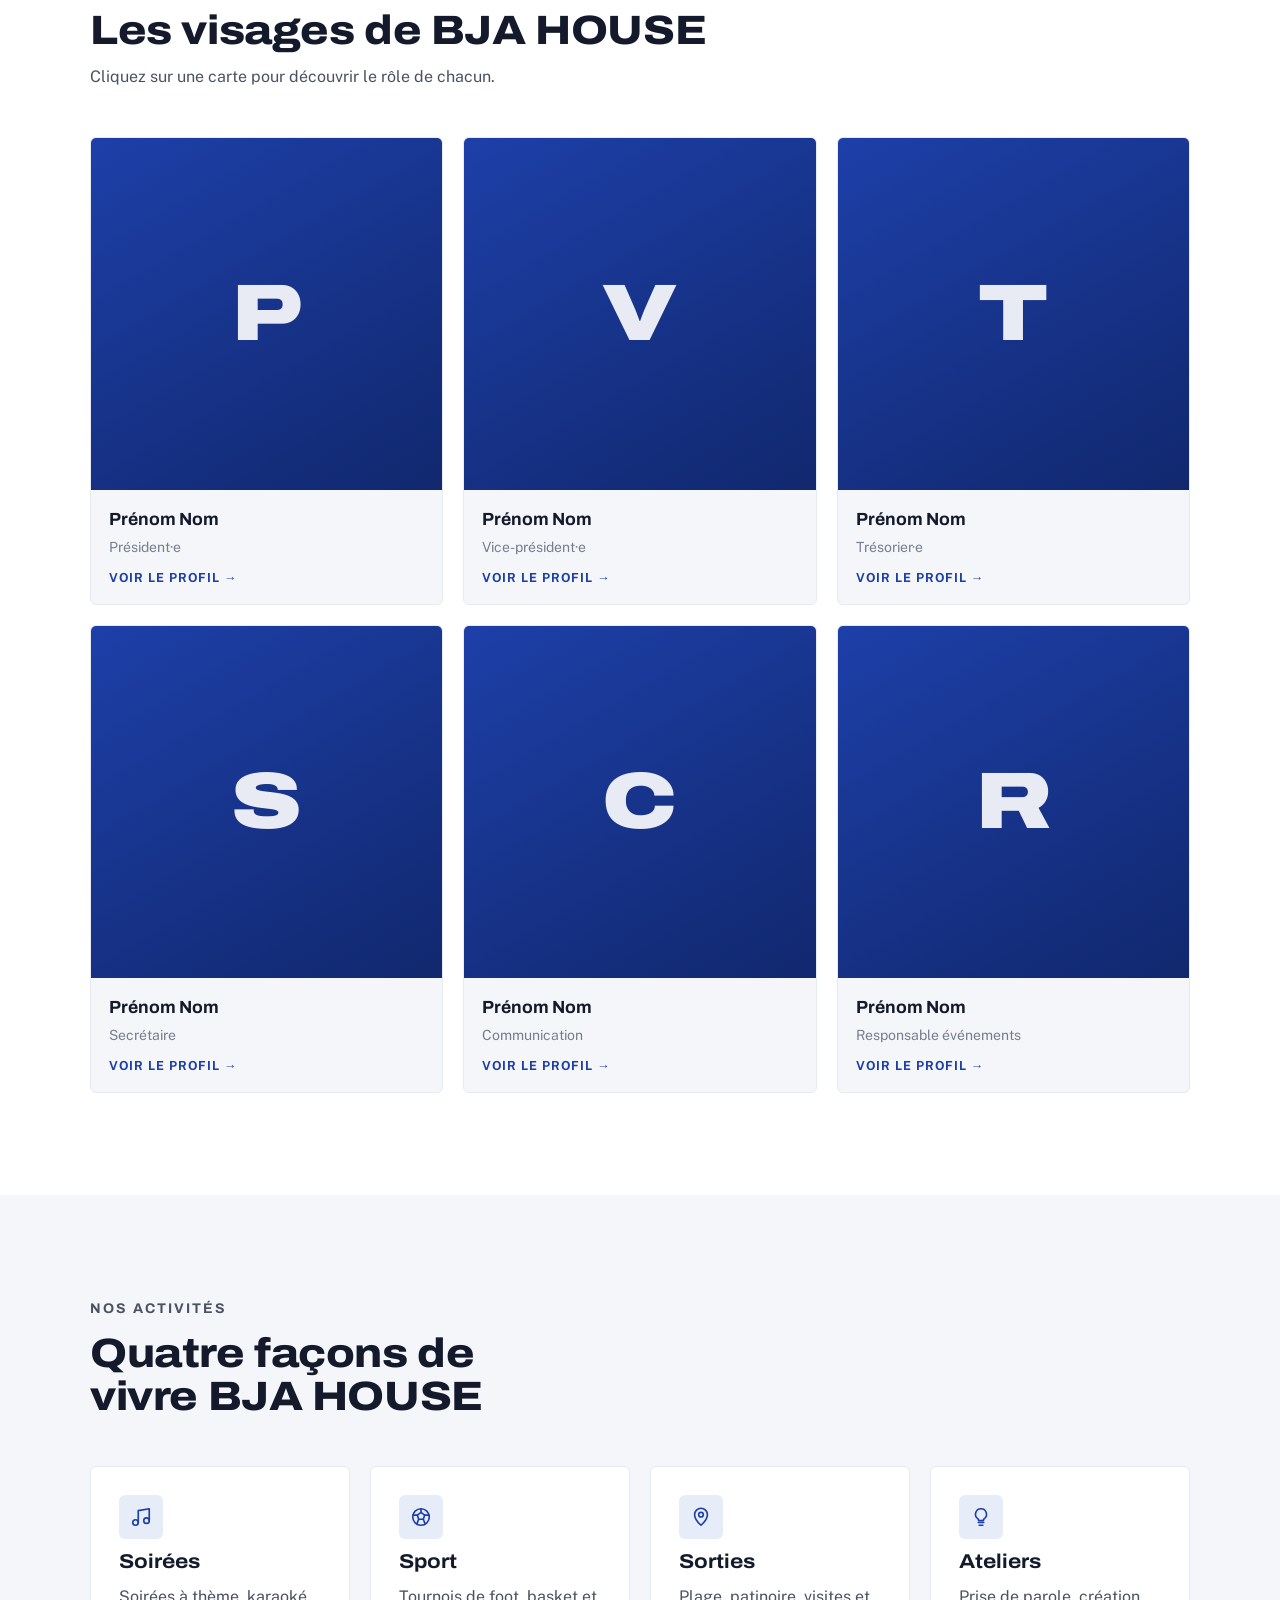
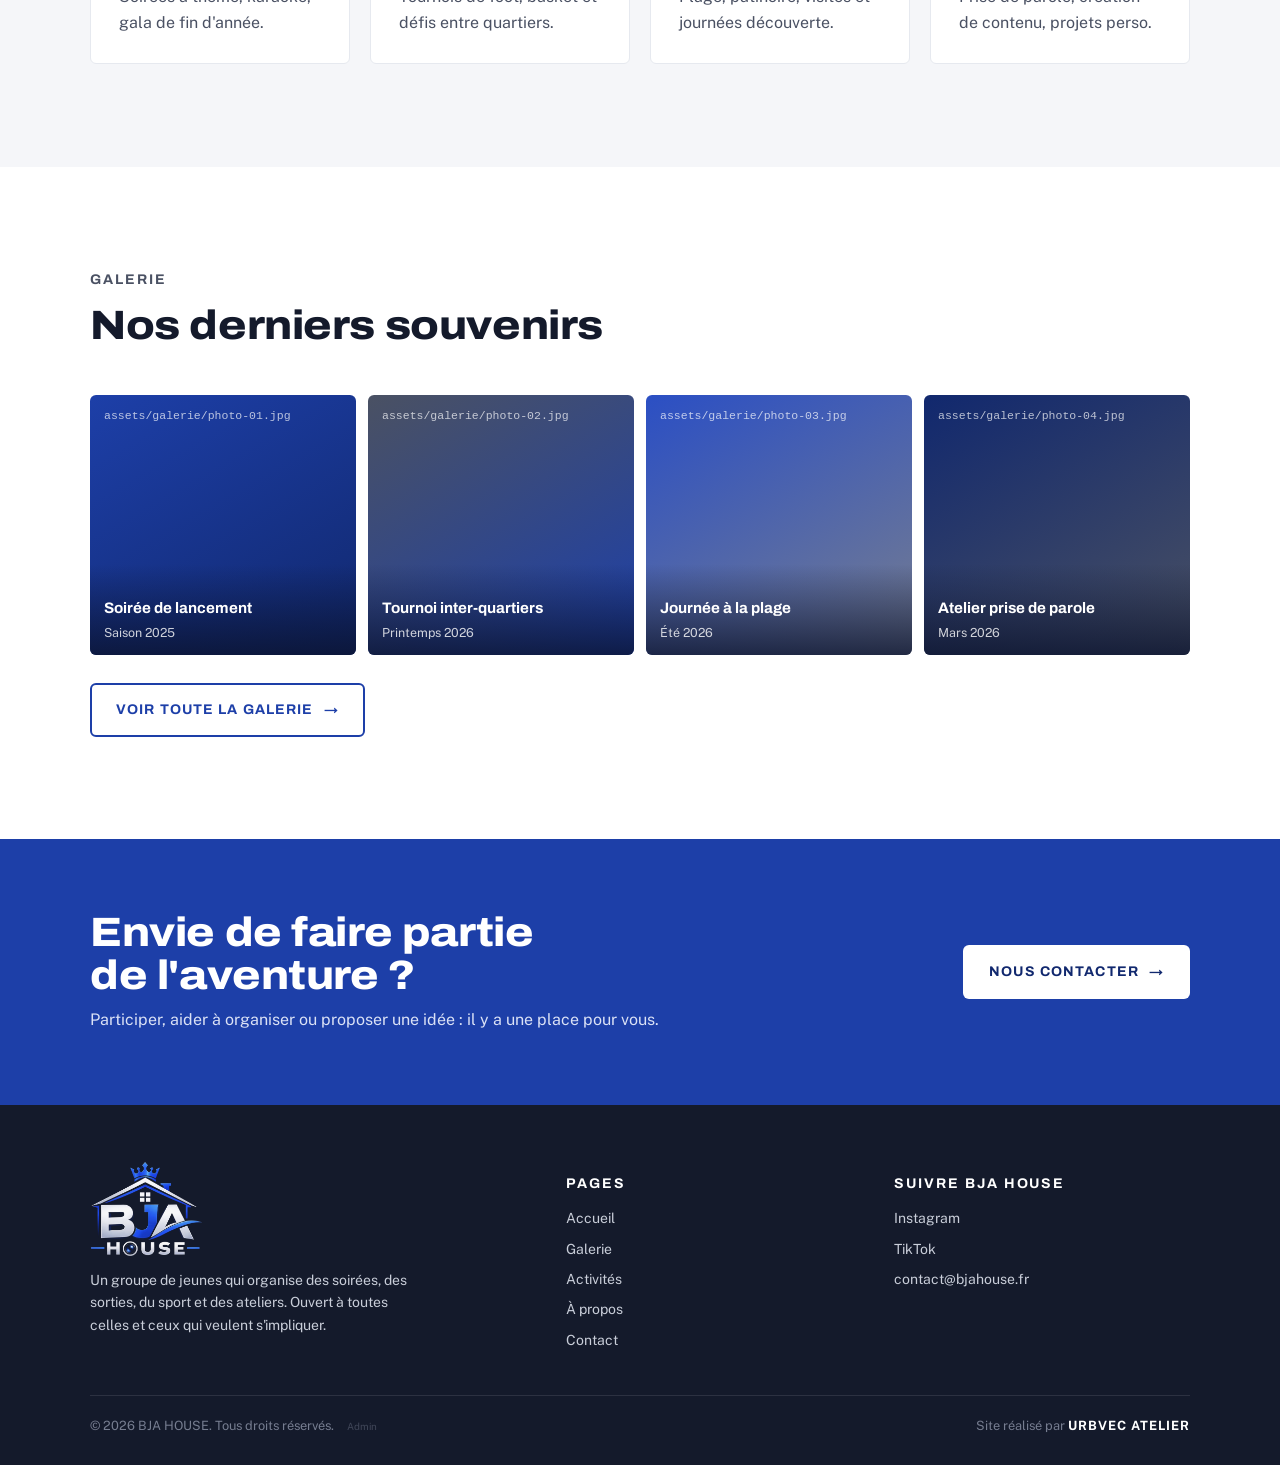
==== commit 15464500: "Ajouter un lien Admin discret dans le pied de page" ====
--- a/index.html
+++ b/index.html
@@ -227,7 +227,7 @@
       </div>
     </div>
     <div class="footer-bottom">
-      <span>© <span data-year>2026</span> BJA HOUSE. Tous droits réservés.</span>
+      <span>© <span data-year>2026</span> BJA HOUSE. Tous droits réservés. <a class="admin-link" href="admin.html" rel="nofollow">Admin</a></span>
       <span>Site réalisé par <b class="credit">URBVEC ATELIER</b></span>
     </div>
   </div>
--- a/css/style.css
+++ b/css/style.css
@@ -647,6 +647,7 @@
 .thumb-remove:hover { background: #b42318; }
 
 .chips { display: flex; flex-wrap: wrap; gap: 8px; }
+.chip { position: relative; }
 .chip input { position: absolute; opacity: 0; pointer-events: none; }
 .chip span {
   display: inline-block; padding: 11px 18px; border-radius: 999px; border: 1px solid var(--grey-300); background: var(--white);
@@ -669,33 +670,149 @@
 .done-actions { display: flex; flex-wrap: wrap; gap: 10px; }
 .thumbs--review { width: 100%; }
 
-/* =========================================================
-   Galerie : diaporama
-   ========================================================= */
-.showcase { background: var(--royal-deep); padding-block: 0 clamp(36px, 5vw, 56px); }
-.showcase-grid { display: grid; grid-template-columns: minmax(0, 2fr) minmax(0, 1fr); grid-template-rows: repeat(2, minmax(0, 1fr)); gap: 12px; height: clamp(300px, 46vw, 520px); }
-.showcase-frame--main { grid-row: span 2; }
-.showcase-frame { position: relative; margin: 0; border-radius: var(--radius); overflow: hidden; background: var(--grey-700); min-width: 0; }
-.showcase-layer {
-  position: absolute; inset: 0; opacity: 0; transform: scale(1.06);
-  background: var(--img, none) center / cover no-repeat, linear-gradient(150deg, var(--tone-a, #2a4bb8), var(--tone-b, #4a5163));
-  transition: opacity 1.1s ease, transform 6s ease-out;
-}
-.showcase-layer.is-visible { opacity: 1; transform: scale(1); }
-.showcase-frame figcaption {
-  position: absolute; left: 0; right: 0; bottom: 0; z-index: 1; padding: 40px 16px 14px; color: var(--white);
-  background: linear-gradient(transparent, rgba(10,18,45,.8)); display: grid; gap: 2px; font-size: var(--step--1);
-}
-.showcase-frame figcaption b { font-family: var(--font-display); font-size: 1rem; }
-.showcase-frame figcaption span { opacity: .8; font-size: .78rem; }
-@media (max-width: 600px) {
-  .showcase-grid { grid-template-columns: repeat(2, minmax(0, 1fr)); grid-template-rows: minmax(0, 1.4fr) minmax(0, 1fr); height: 420px; }
-  .showcase-frame--main { grid-row: auto; grid-column: span 2; }
-}
-
 @media (prefers-reduced-motion: reduce) {
   .hero--animated::before { transform: none; }
   .marquee-track { animation: none; }
   .stagger.is-pending > * { opacity: 1; transform: none; }
-  .showcase-layer { opacity: 1; transform: none; }
-}
+}
+
+/* =========================================================
+   Galerie : photos qui défilent derrière le titre
+   ========================================================= */
+.page-hero--slides { isolation: isolate; min-height: clamp(380px, 52vw, 560px); display: grid; align-content: end; }
+.page-hero--slides::before {
+  content: ""; position: absolute; inset: 0; z-index: -1; pointer-events: none;
+  background: linear-gradient(100deg, rgba(17,40,110,.92) 0%, rgba(17,40,110,.7) 50%, rgba(17,40,110,.35) 100%);
+}
+@media (max-width: 860px) {
+  .page-hero--slides::before { background: linear-gradient(180deg, rgba(17,40,110,.55) 0%, rgba(17,40,110,.88) 70%); }
+}
+.hero-slides { position: absolute; inset: 0; z-index: -2; overflow: hidden; }
+.hero-slide {
+  position: absolute; inset: 0; opacity: 0; transform: scale(1.1);
+  background: var(--img, none) center / cover no-repeat, linear-gradient(150deg, var(--tone-a, #2a4bb8), var(--tone-b, #4a5163));
+  transition: opacity 1.4s ease, transform 7s ease-out;
+}
+.hero-slide.is-visible { opacity: 1; transform: scale(1); }
+.hero-slide-caption {
+  position: absolute; right: var(--gutter); bottom: 18px; z-index: 1; margin: 0;
+  font-size: .78rem; letter-spacing: .04em; color: rgba(255,255,255,.75); transition: opacity .6s;
+}
+@media (prefers-reduced-motion: reduce) { .hero-slide { transition: none; transform: none; } }
+.page-hero .hero-slide-caption { font-size: .78rem; max-width: none; color: rgba(255,255,255,.75); }
+@media (max-width: 600px) { .page-hero .hero-slide-caption { display: none; } }
+
+/* ---------- Contact (refonte) ---------- */
+.section--tight { padding-block: clamp(36px, 5vw, 56px) 0; }
+.channels { display: grid; grid-template-columns: 1.2fr 1fr 1fr; gap: 16px; }
+@media (max-width: 960px) { .channels { grid-template-columns: 1fr 1fr; } .channel--main { grid-column: 1 / -1; } }
+@media (max-width: 600px) { .channels { grid-template-columns: 1fr; } }
+.channel {
+  display: grid; gap: 10px; align-content: start; justify-items: start;
+  background: var(--white); border: 1px solid var(--grey-150); border-radius: var(--radius);
+  padding: clamp(22px, 3vw, 32px); transition: border-color .2s, transform .2s;
+}
+.channel:hover { border-color: var(--royal); transform: translateY(-2px); }
+.channel h2 { font-size: var(--step-1); }
+.channel p:not(.eyebrow) { color: var(--grey-700); font-size: var(--step--1); }
+.channel .eyebrow { color: var(--grey-500); }
+.channel .btn, .channel .socials { margin-top: 6px; }
+.channel-value { overflow-wrap: anywhere; }
+.channel-icon { width: 44px; height: 44px; border-radius: var(--radius); background: var(--royal-soft); color: var(--royal); display: grid; place-items: center; }
+.channel-icon svg { width: 22px; height: 22px; }
+.channel--main { background: var(--royal-deep); border-color: var(--royal-deep); color: var(--white); }
+.channel--main:hover { border-color: var(--royal); }
+.channel--main h2 { font-size: var(--step-2); color: var(--white); }
+.channel--main p:not(.eyebrow), .channel--main .eyebrow { color: rgba(255, 255, 255, .78); }
+.channel--main .channel-icon { background: rgba(255, 255, 255, .12); color: var(--white); }
+.channel-note { font-weight: 600; }
+
+.contact-intro { display: grid; gap: 14px; align-content: start; }
+@media (min-width: 861px) { .contact-intro { position: sticky; top: 110px; } }
+.contact-intro > p:not(.eyebrow) { color: var(--grey-700); max-width: 44ch; }
+.contact-steps { list-style: none; padding: 0; margin: 10px 0 0; display: grid; border-top: 2px solid var(--ink); counter-reset: step; }
+.contact-steps li { counter-increment: step; display: grid; grid-template-columns: 40px 1fr; column-gap: 8px; padding-block: 16px; border-bottom: 1px solid var(--grey-300); }
+.contact-steps li::before { content: "0" counter(step); grid-row: span 2; font: 700 .9rem/1.6 var(--font-display); color: var(--royal); }
+.contact-steps b { font-family: var(--font-display); }
+.contact-steps span { color: var(--grey-700); font-size: var(--step--1); }
+.contact-place { font: 600 .78rem/1 var(--font-display); letter-spacing: .12em; text-transform: uppercase; color: var(--grey-500); }
+#contact-form { background: var(--paper); }
+#contact-form fieldset { border: 0; padding: 0; margin: 0; min-width: 0; }
+#contact-form legend { font-weight: 600; font-size: var(--step--1); margin-bottom: 8px; padding: 0; }
+.optional { font-weight: 400; color: var(--grey-500); }
+.field.invalid .chip span { border-color: #b42318; }
+
+/* ---------- Espace admin ---------- */
+.btn--sm { padding: 9px 14px; font-size: .74rem; }
+.btn--danger { background: transparent; border-color: #b42318; color: #b42318; }
+.btn--danger:hover { background: #fdecea; }
+.btn:disabled { opacity: .55; cursor: wait; transform: none; }
+
+.admin-bar { background: var(--royal-deep); color: var(--white); }
+.admin-bar .wrap { display: flex; align-items: center; gap: 16px; min-height: 68px; flex-wrap: wrap; padding-block: 10px; }
+.admin-bar .brand-logo { display: block; height: 40px; }
+.admin-bar-title { font: 700 .82rem/1 var(--font-display); letter-spacing: .14em; text-transform: uppercase; padding-left: 16px; border-left: 1px solid rgba(255, 255, 255, .25); }
+.admin-bar-user { margin-left: auto; display: flex; align-items: center; gap: 12px; font-size: var(--step--1); color: rgba(255, 255, 255, .8); min-width: 0; }
+.admin-bar-user span { overflow: hidden; text-overflow: ellipsis; white-space: nowrap; }
+@media (max-width: 560px) { .admin-bar-user span { display: none; } }
+
+.admin { background: var(--paper); min-height: calc(100vh - 68px); }
+.admin-login { display: grid; place-items: center; padding: clamp(40px, 10vw, 120px) var(--gutter); }
+.admin-login .form { width: min(420px, 100%); border-top: 4px solid var(--royal); }
+.admin-login h1 { font-size: var(--step-3); }
+.admin-app { padding-block: clamp(24px, 4vw, 48px) 80px; }
+
+.admin-stats { display: grid; grid-template-columns: repeat(4, minmax(0, 1fr)); gap: 12px; margin-bottom: 28px; }
+@media (max-width: 860px) { .admin-stats { grid-template-columns: repeat(2, minmax(0, 1fr)); } }
+.admin-stats div { background: var(--white); border: 1px solid var(--grey-150); border-radius: var(--radius); padding: 18px 20px; display: grid; gap: 4px; }
+.admin-stats div:first-child { background: var(--royal-deep); border-color: var(--royal-deep); color: var(--white); }
+.admin-stats b { font: 800 clamp(1.4rem, 3vw, 2rem)/1.1 var(--font-display); overflow-wrap: anywhere; }
+.admin-stats span { font-size: .8rem; color: var(--grey-500); }
+.admin-stats div:first-child span { color: rgba(255, 255, 255, .75); }
+
+.admin-tabs { display: flex; gap: 4px; border-bottom: 2px solid var(--grey-150); overflow-x: auto; }
+.admin-tabs button {
+  font: 700 .82rem/1 var(--font-display); letter-spacing: .1em; text-transform: uppercase; color: var(--grey-500);
+  background: none; border: 0; border-bottom: 3px solid transparent; margin-bottom: -2px; padding: 14px 16px; cursor: pointer; white-space: nowrap;
+  display: inline-flex; align-items: center; gap: 8px;
+}
+.admin-tabs button:hover { color: var(--ink); }
+.admin-tabs button[aria-selected="true"] { color: var(--royal); border-bottom-color: var(--royal); }
+.admin-tabs .count:empty { display: none; }
+.admin-tabs .count { background: var(--royal); color: var(--white); border-radius: 999px; padding: 3px 7px; font-size: .7rem; letter-spacing: 0; }
+
+.admin-toolbar { display: flex; justify-content: space-between; align-items: center; gap: 12px; flex-wrap: wrap; margin-block: 20px; }
+.admin-toolbar .chip span { padding: 9px 14px; font-size: .74rem; }
+.admin-app > .wrap > .form-status { margin-bottom: 16px; }
+
+.admin-list { display: grid; grid-template-columns: repeat(auto-fill, minmax(min(340px, 100%), 1fr)); gap: 14px; align-items: start; }
+.admin-list--photos { grid-template-columns: repeat(auto-fill, minmax(min(220px, 100%), 1fr)); }
+.admin-card { background: var(--white); border: 1px solid var(--grey-150); border-radius: var(--radius); padding: 18px; display: grid; gap: 12px; min-width: 0; animation: rise .35s ease both; }
+.admin-card h3 { font-size: 1.05rem; }
+.admin-card-head { display: flex; align-items: center; gap: 8px; flex-wrap: wrap; }
+.admin-card-head time { margin-left: auto; font-size: .78rem; color: var(--grey-500); }
+.admin-ref { font: 600 .82rem/1 ui-monospace, Menlo, monospace; color: var(--royal-deep); letter-spacing: .04em; }
+.admin-badge { font: 700 .66rem/1 var(--font-display); letter-spacing: .1em; text-transform: uppercase; padding: 5px 8px; border-radius: 999px; }
+.admin-badge--wait { background: #fff4d6; color: #8a5a00; }
+.admin-badge--ok { background: #e3f4ea; color: #1d6b3d; }
+.admin-badge--no { background: #fdecea; color: #b42318; }
+.admin-facts { display: grid; gap: 6px; margin: 0; font-size: var(--step--1); }
+.admin-facts div { display: grid; grid-template-columns: 92px 1fr; gap: 8px; }
+.admin-facts dt { color: var(--grey-500); }
+.admin-facts dd { margin: 0; overflow-wrap: anywhere; }
+.admin-facts a { color: var(--royal); }
+.admin-actions { display: flex; flex-wrap: wrap; gap: 8px; border-top: 1px solid var(--grey-150); padding-top: 12px; }
+.admin-message { white-space: pre-line; color: var(--grey-700); font-size: var(--step--1); background: var(--paper); border-radius: var(--radius); padding: 12px 14px; overflow-wrap: anywhere; }
+.admin-meta { font-size: var(--step--1); color: var(--grey-700); overflow-wrap: anywhere; }
+.admin-card--photo { padding: 10px 10px 14px; }
+.admin-photo { display: block; aspect-ratio: 1; border-radius: var(--radius); overflow: hidden; background: var(--grey-150); }
+.admin-photo img { width: 100%; height: 100%; object-fit: cover; }
+.admin-empty { grid-column: 1 / -1; padding: 48px 20px; text-align: center; color: var(--grey-500); background: var(--white); border: 1px dashed var(--grey-300); border-radius: var(--radius); }
+
+.admin-receipt { border: 0; border-radius: var(--radius); padding: 0; width: min(560px, calc(100vw - 32px)); max-height: calc(100vh - 32px); }
+.admin-receipt::backdrop { background: rgba(10, 16, 34, .7); }
+.admin-receipt-head { display: flex; justify-content: space-between; align-items: center; gap: 12px; padding: 14px 16px; border-bottom: 1px solid var(--grey-150); }
+.admin-receipt-body { padding: 16px; display: grid; gap: 12px; justify-items: start; }
+.admin-receipt-body img { width: 100%; max-height: 70vh; object-fit: contain; background: var(--paper); border-radius: var(--radius); }
+.admin-link { margin-left: 10px; color: inherit; opacity: .45; text-decoration: none; font-size: .78em; }
+.admin-link:hover { opacity: 1; text-decoration: underline; }
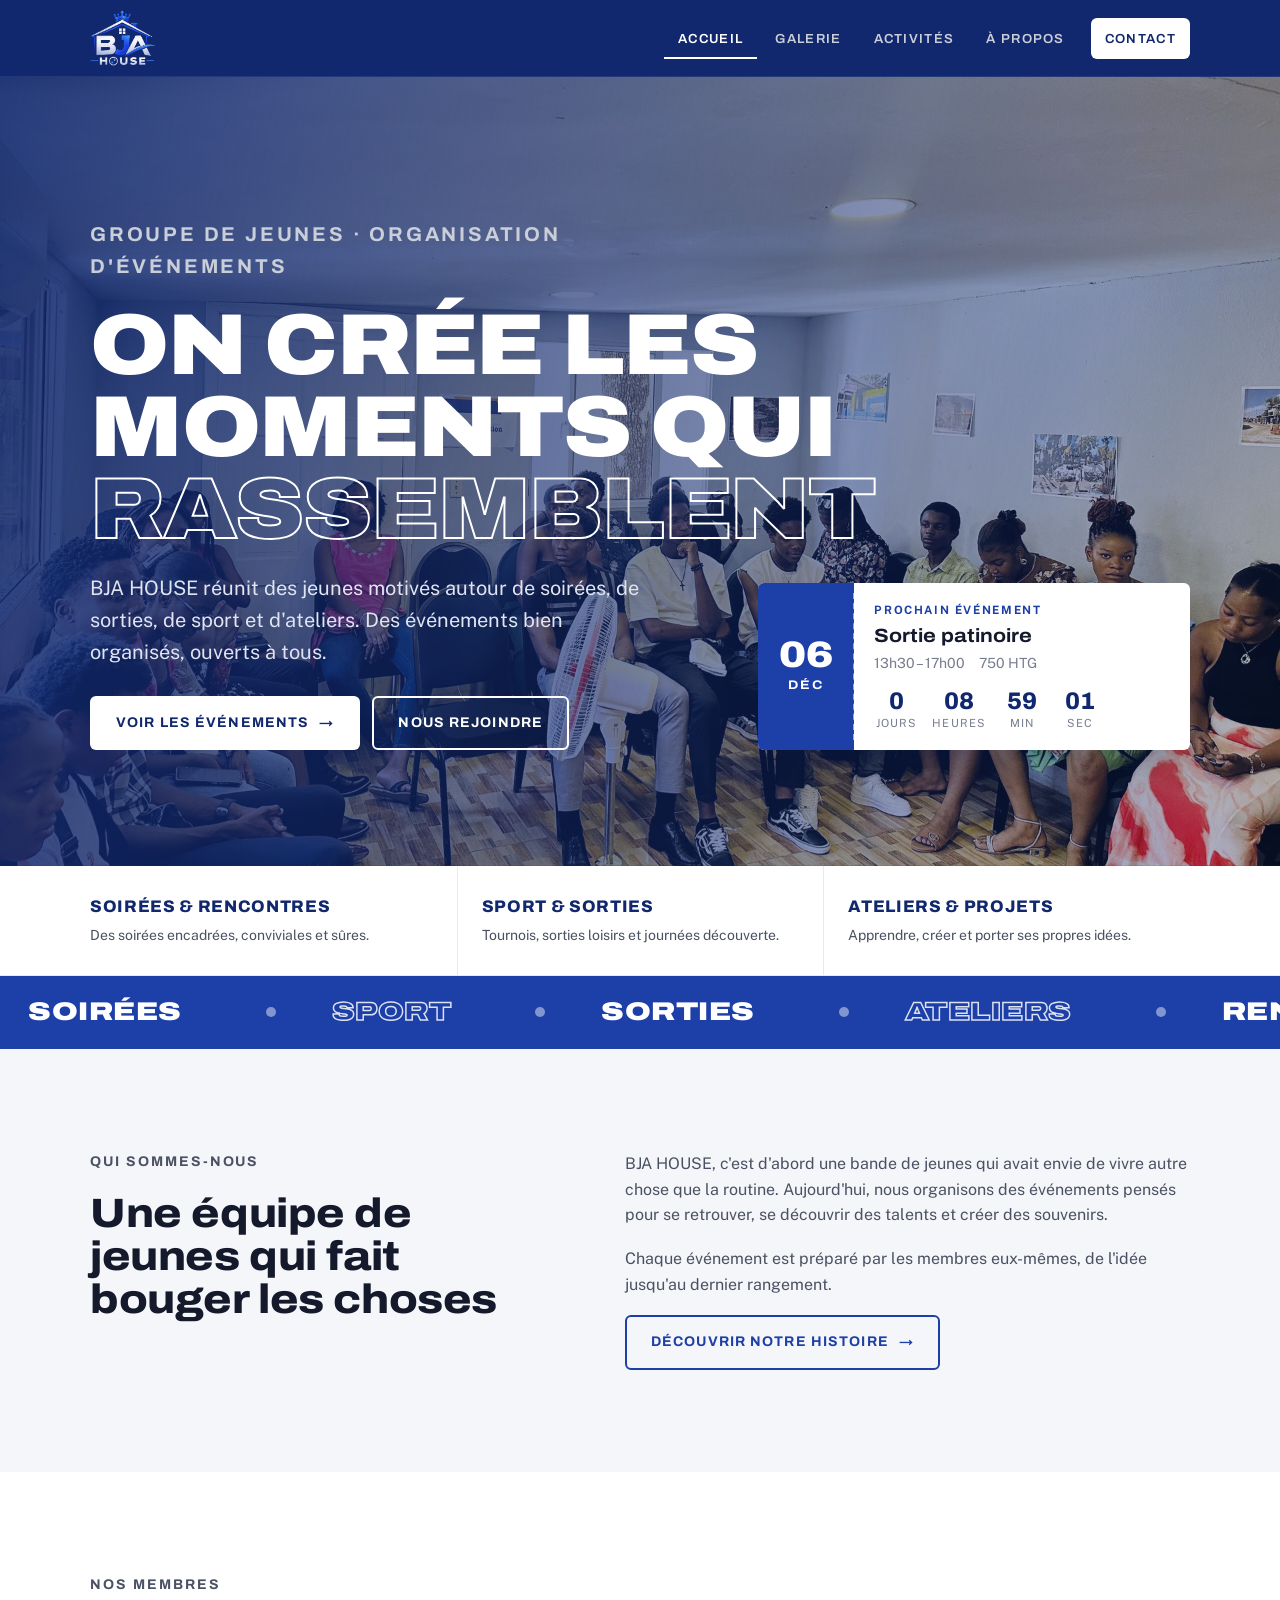
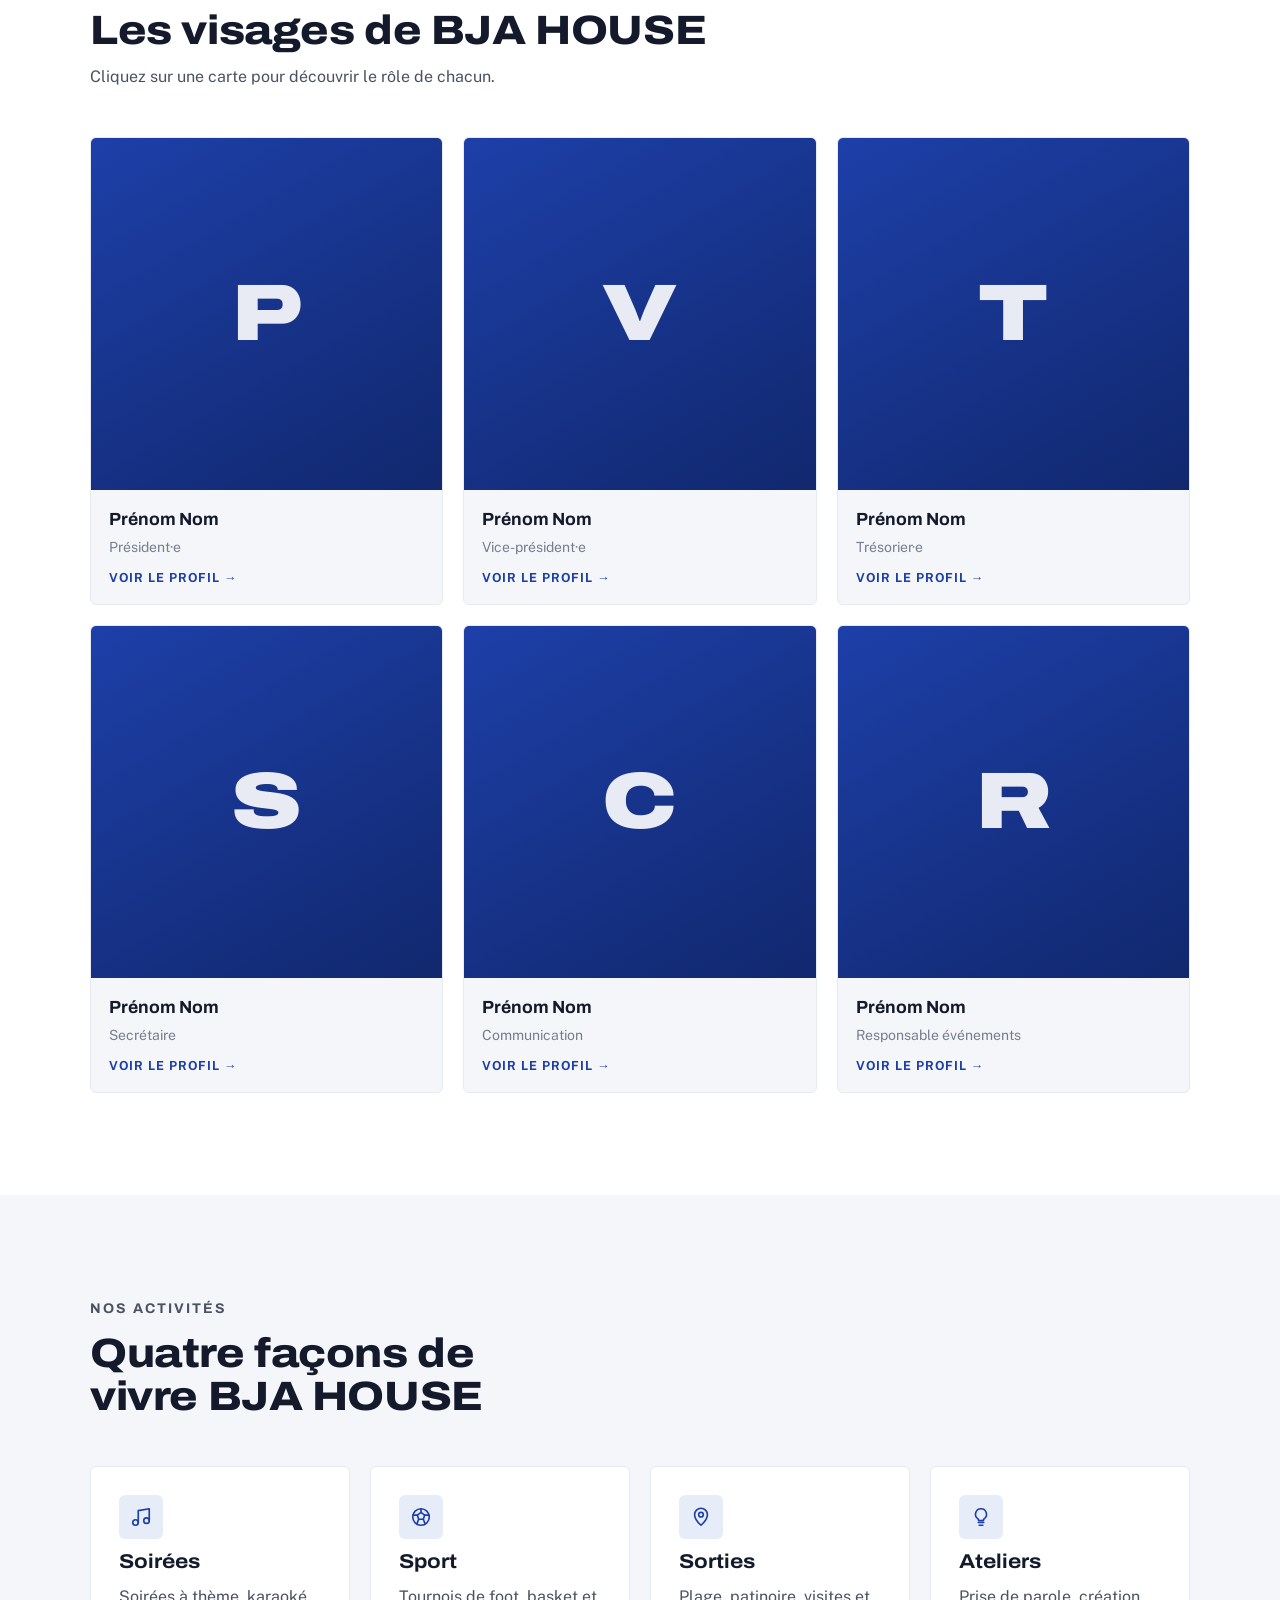
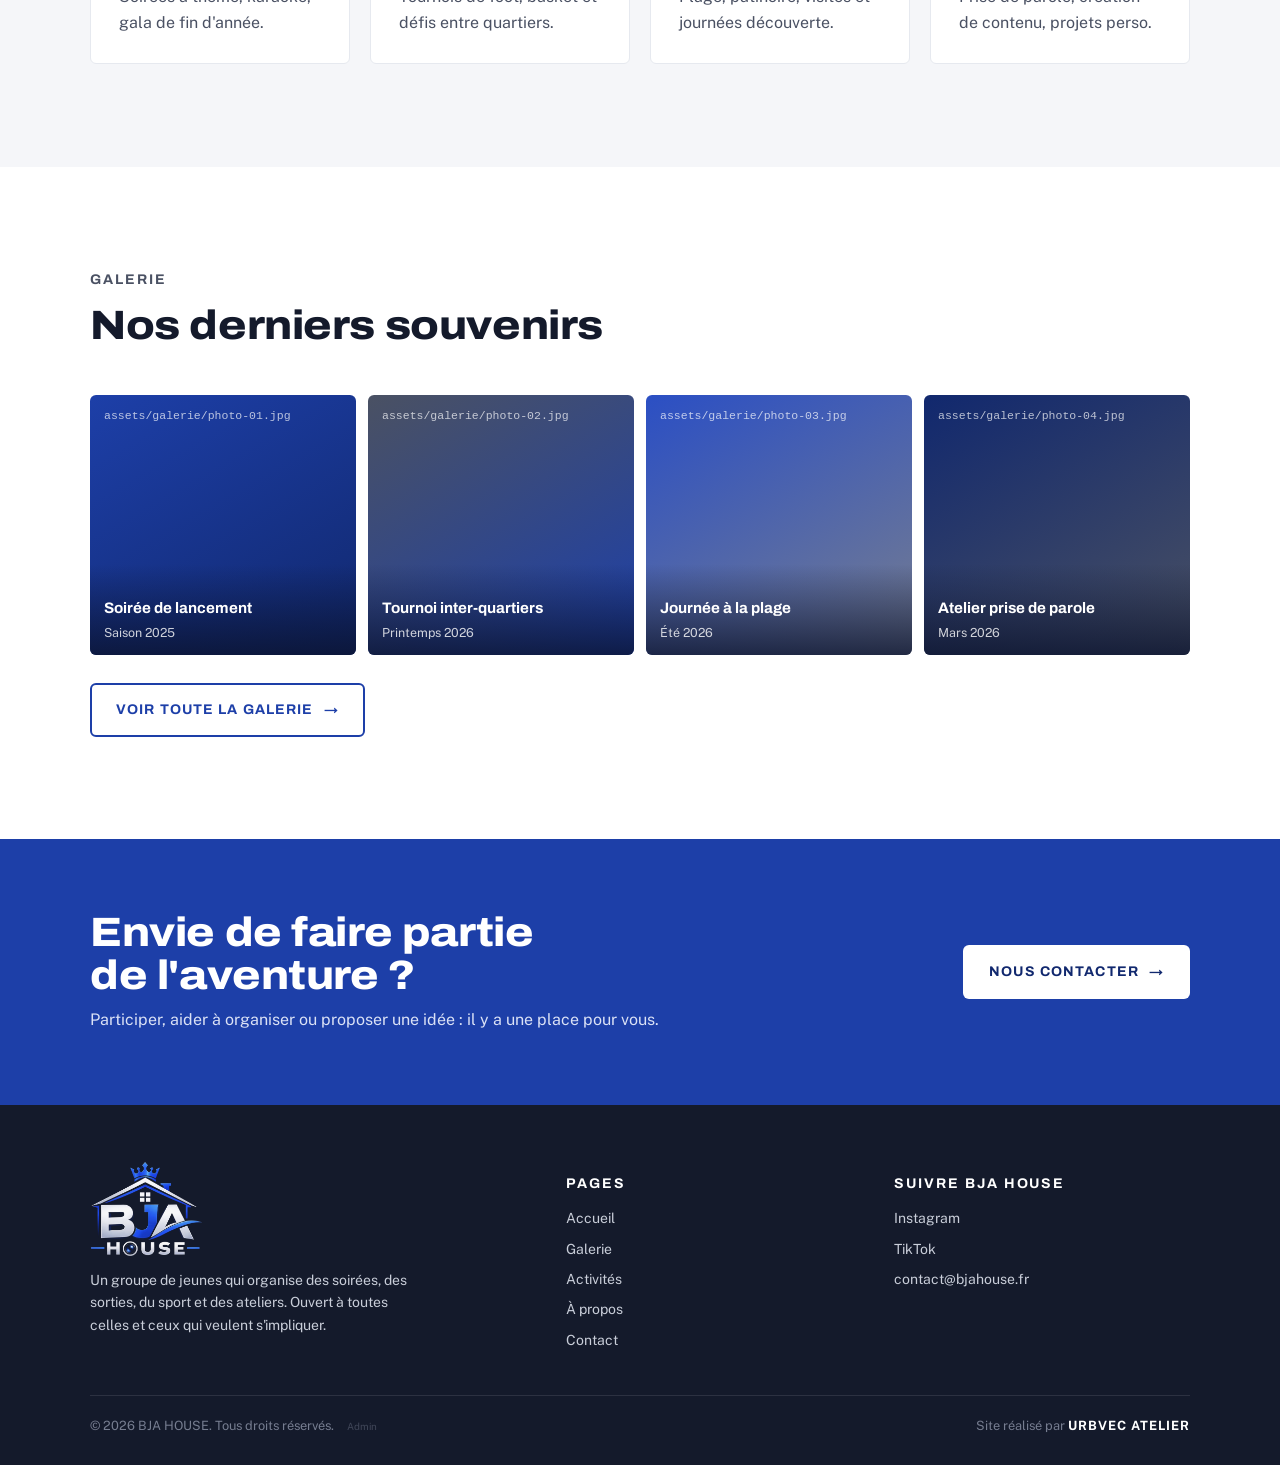
==== commit 9498b4b7: "Tableau de bord admin complet : événements, photos, membres, réglages Les événements, membres et coo" ====
--- a/index.html
+++ b/index.html
@@ -220,9 +220,9 @@
       <div>
         <p class="footer-title">Suivre BJA HOUSE</p>
         <ul class="footer-links">
-          <li><a href="https://www.instagram.com/" target="_blank" rel="noopener">Instagram</a></li>
-          <li><a href="https://www.tiktok.com/" target="_blank" rel="noopener">TikTok</a></li>
-          <li><a href="contact.html">contact@bjahouse.fr</a></li>
+          <li><a href="https://www.instagram.com/" target="_blank" rel="noopener" data-contact="instagram">Instagram</a></li>
+          <li><a href="https://www.tiktok.com/" target="_blank" rel="noopener" data-contact="tiktok">TikTok</a></li>
+          <li><a href="contact.html" data-contact="email">contact@bjahouse.fr</a></li>
         </ul>
       </div>
     </div>
--- a/css/style.css
+++ b/css/style.css
@@ -762,8 +762,9 @@
 .admin-login h1 { font-size: var(--step-3); }
 .admin-app { padding-block: clamp(24px, 4vw, 48px) 80px; }
 
-.admin-stats { display: grid; grid-template-columns: repeat(4, minmax(0, 1fr)); gap: 12px; margin-bottom: 28px; }
-@media (max-width: 860px) { .admin-stats { grid-template-columns: repeat(2, minmax(0, 1fr)); } }
+.admin-stats { display: grid; grid-template-columns: repeat(5, minmax(0, 1fr)); gap: 12px; margin-bottom: 28px; }
+@media (max-width: 1000px) { .admin-stats { grid-template-columns: repeat(3, minmax(0, 1fr)); } }
+@media (max-width: 600px) { .admin-stats { grid-template-columns: repeat(2, minmax(0, 1fr)); } .admin-stats div:last-child { grid-column: 1 / -1; } }
 .admin-stats div { background: var(--white); border: 1px solid var(--grey-150); border-radius: var(--radius); padding: 18px 20px; display: grid; gap: 4px; }
 .admin-stats div:first-child { background: var(--royal-deep); border-color: var(--royal-deep); color: var(--white); }
 .admin-stats b { font: 800 clamp(1.4rem, 3vw, 2rem)/1.1 var(--font-display); overflow-wrap: anywhere; }
@@ -816,3 +817,40 @@
 .admin-receipt-body img { width: 100%; max-height: 70vh; object-fit: contain; background: var(--paper); border-radius: var(--radius); }
 .admin-link { margin-left: 10px; color: inherit; opacity: .45; text-decoration: none; font-size: .78em; }
 .admin-link:hover { opacity: 1; text-decoration: underline; }
+.event-cover { width: 100%; aspect-ratio: 16 / 7; object-fit: cover; border-radius: var(--radius); margin-bottom: 4px; background: var(--grey-150); }
+
+/* Espace admin : gestion du contenu */
+.btn--ghost-danger { background: transparent; color: #b42318; border-color: transparent; margin-left: auto; }
+.btn--ghost-danger:hover { background: #fdecea; }
+.admin-filters { display: flex; flex-wrap: wrap; gap: 10px; align-items: center; min-width: 0; }
+.admin-tools { display: flex; flex-wrap: wrap; gap: 8px; align-items: center; }
+.admin-tools > span { display: contents; }
+.admin-select { font: inherit; font-size: var(--step--1); padding: 9px 12px; border: 1px solid var(--grey-300); border-radius: 999px; background: var(--white); color: var(--ink); max-width: 100%; }
+.admin-badge--muted { background: var(--grey-150); color: var(--grey-700); }
+.admin-cover { width: calc(100% + 36px); max-width: none; margin: -18px -18px 0; aspect-ratio: 16 / 7; object-fit: cover; border-radius: var(--radius) var(--radius) 0 0; background: var(--grey-150); }
+.admin-card--member { grid-template-columns: 72px 1fr; align-items: center; }
+.admin-card--member .admin-actions { grid-column: 1 / -1; }
+.admin-member-body { display: grid; gap: 6px; min-width: 0; }
+.admin-avatar { width: 72px; height: 72px; border-radius: 50%; overflow: hidden; background: var(--royal-soft); color: var(--royal); display: grid; place-items: center; font: 800 1.6rem/1 var(--font-display); }
+.admin-avatar img { width: 100%; height: 100%; object-fit: cover; }
+.admin-list--single { grid-template-columns: minmax(0, 760px); }
+.admin-settings { gap: 22px; }
+.admin-settings-group { display: grid; gap: 14px; }
+.admin-settings-group h3 { font-size: var(--step-1); padding-bottom: 8px; border-bottom: 1px solid var(--grey-150); }
+.admin-settings code { display: block; margin-top: 6px; padding: 10px 12px; background: var(--paper); border-radius: var(--radius); font-size: .78rem; overflow-wrap: anywhere; color: var(--ink); }
+.admin-hint { font-size: .8rem; color: var(--grey-500); }
+
+.admin-editor { border: 0; border-radius: var(--radius); padding: 0; width: min(640px, calc(100vw - 24px)); max-height: calc(100dvh - 24px); }
+.admin-editor::backdrop { background: rgba(10, 16, 34, .7); }
+.admin-editor-form { display: flex; flex-direction: column; max-height: calc(100dvh - 24px); }
+.admin-editor-head { display: flex; justify-content: space-between; align-items: center; gap: 12px; padding: 16px 20px; border-bottom: 1px solid var(--grey-150); }
+.admin-editor-head h2 { font-size: var(--step-1); }
+.admin-editor-body { padding: 20px; display: grid; gap: 16px; overflow-y: auto; }
+.admin-editor-body textarea { min-height: 110px; }
+.admin-editor-foot { display: flex; flex-wrap: wrap; justify-content: flex-end; align-items: center; gap: 10px; padding: 14px 20px; border-top: 1px solid var(--grey-150); background: var(--paper); }
+.admin-editor-foot .form-status { flex: 1 1 100%; margin: 0; }
+.admin-x { width: 36px; height: 36px; border-radius: 50%; border: 1px solid var(--grey-300); background: var(--white); cursor: pointer; font-size: 1rem; color: var(--ink); flex: none; }
+.admin-x:hover { border-color: var(--royal); color: var(--royal); }
+.admin-preview { display: flex; flex-wrap: wrap; gap: 8px; }
+.admin-preview:empty { display: none; }
+.admin-preview img { width: 84px; height: 84px; object-fit: cover; border-radius: var(--radius); background: var(--grey-150); }
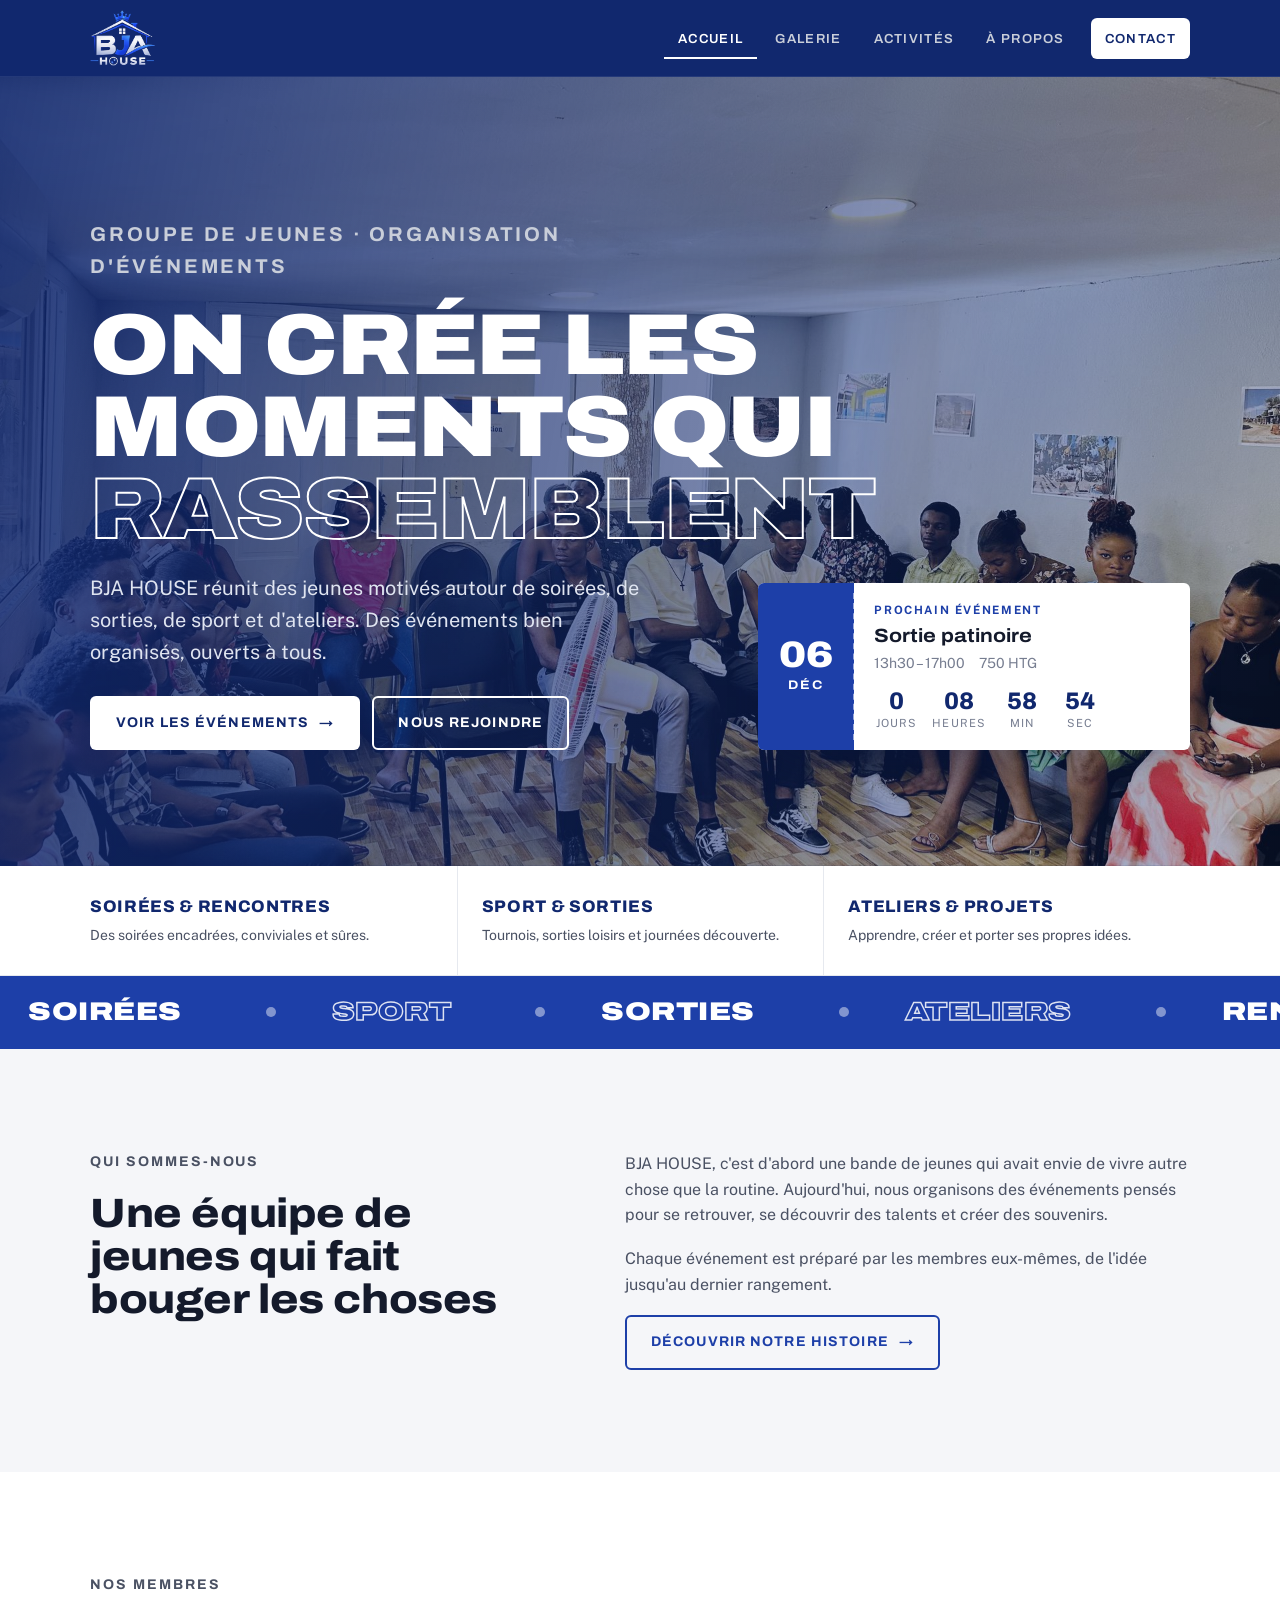
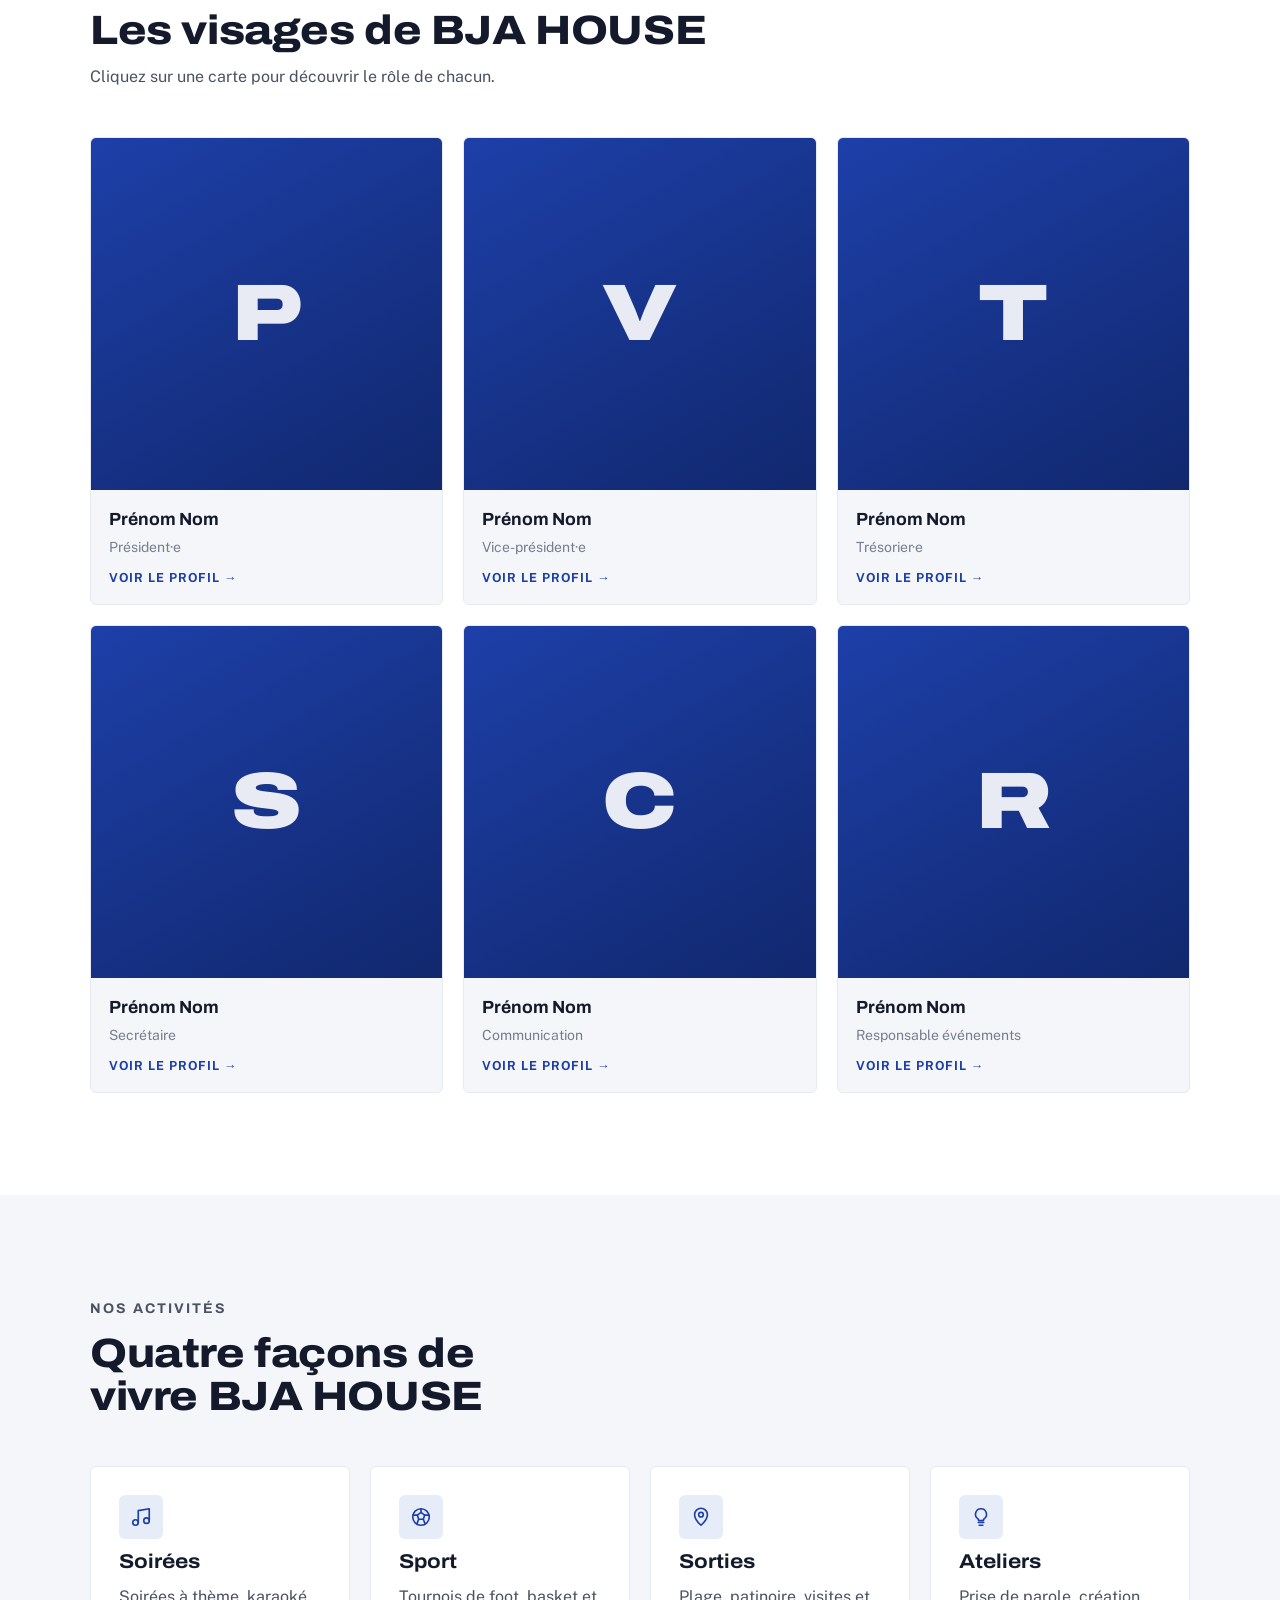
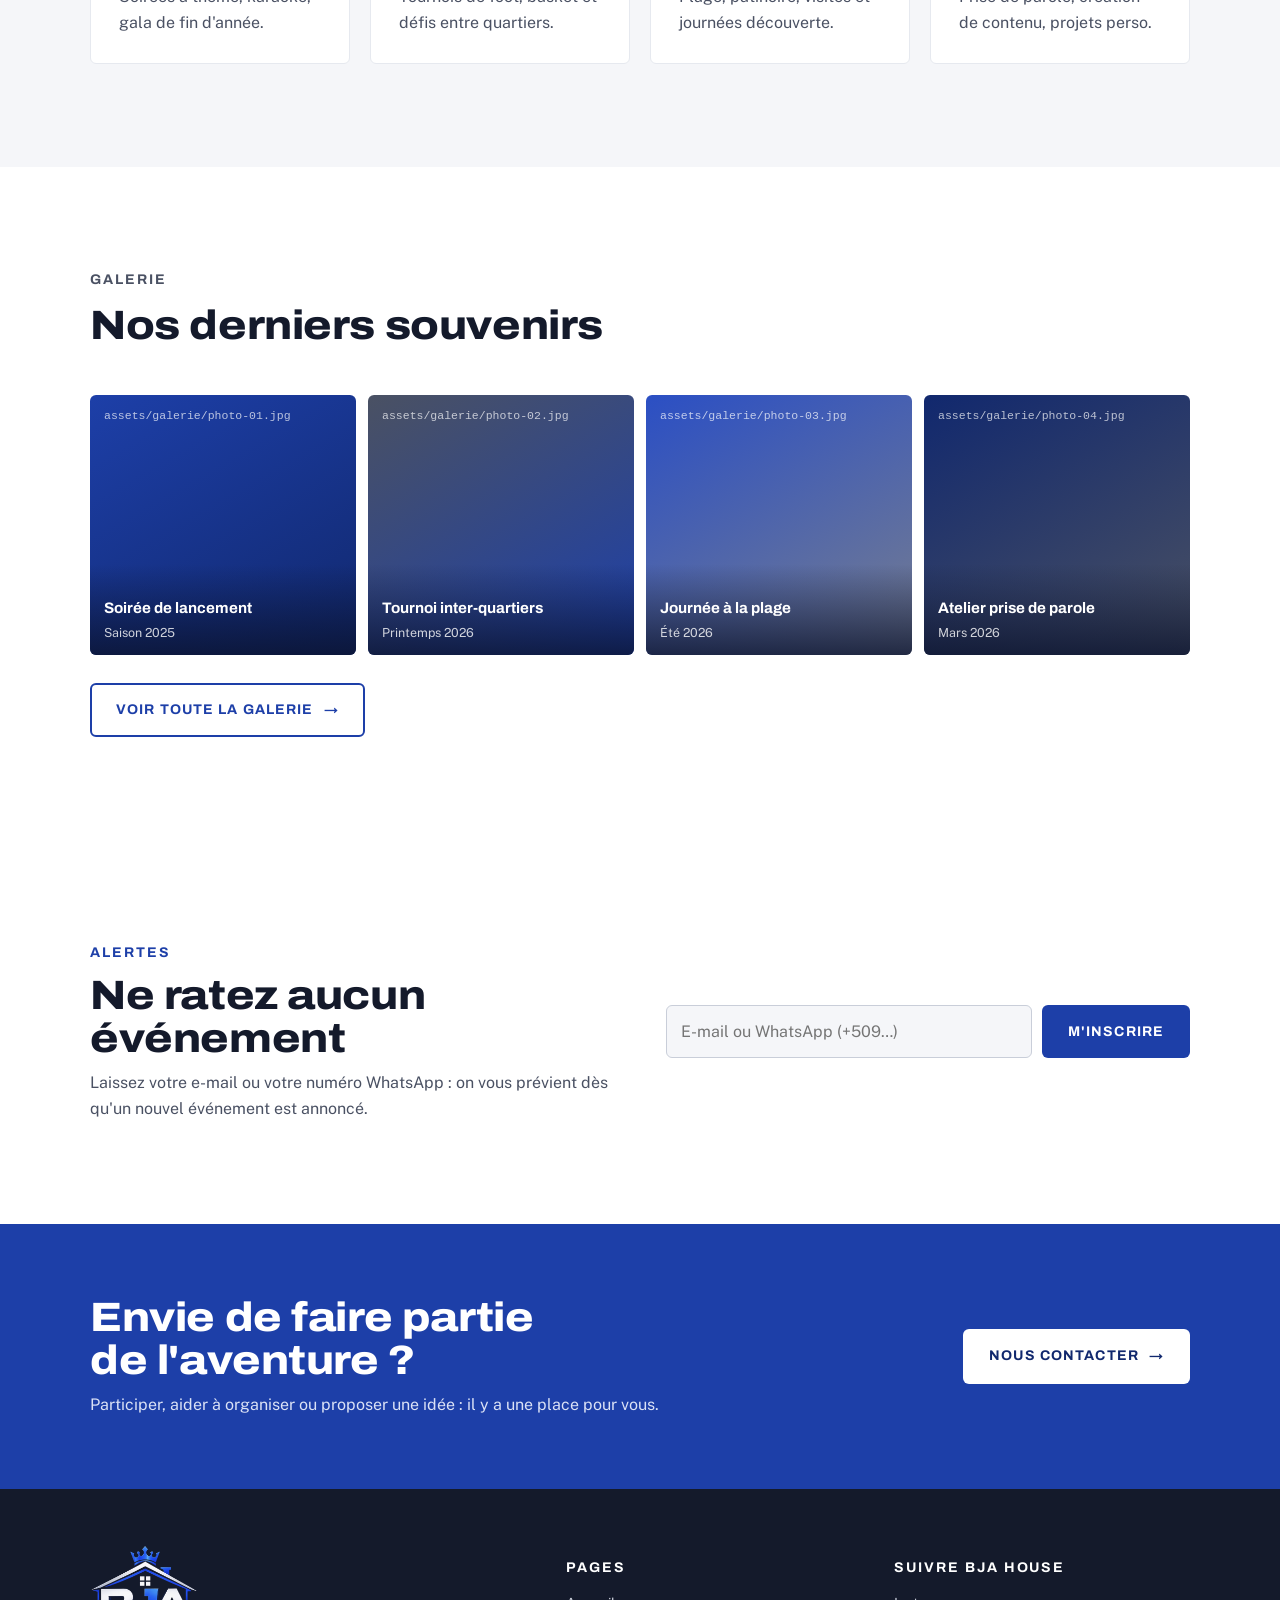
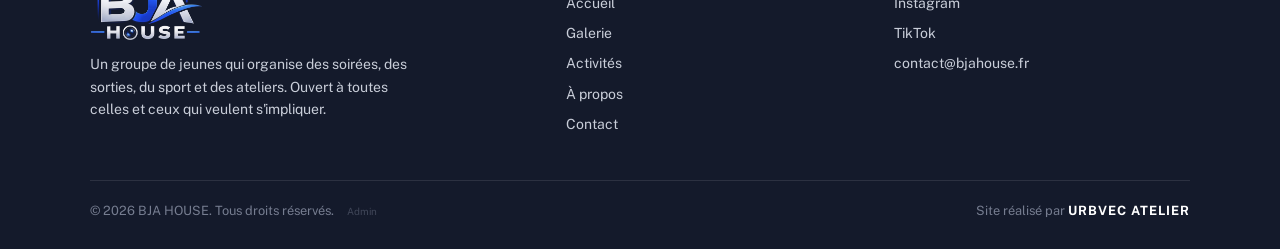
==== commit 0ac6f86d: "Billets QR, places limitées, codes promo, alertes, avis et statistiques - Billet avec QR code après " ====
--- a/index.html
+++ b/index.html
@@ -190,6 +190,22 @@
   </div>
 </section>
 
+<section class="section section--white newsletter-section">
+  <div class="wrap newsletter">
+    <div class="newsletter-text">
+      <p class="eyebrow">Alertes</p>
+      <h2>Ne ratez aucun événement</h2>
+      <p>Laissez votre e-mail ou votre numéro WhatsApp : on vous prévient dès qu'un nouvel événement est annoncé.</p>
+    </div>
+    <form class="newsletter-form" data-newsletter novalidate>
+      <label class="sr-only" for="nl-contact">E-mail ou numéro WhatsApp</label>
+      <input id="nl-contact" name="contact" type="text" inputmode="email" autocomplete="email" maxlength="160" placeholder="E-mail ou WhatsApp (+509…)" required>
+      <button class="btn btn--primary" type="submit">M'inscrire</button>
+      <p class="newsletter-status" role="status" hidden></p>
+    </form>
+  </div>
+</section>
+
 <section class="cta-band">
   <div class="wrap">
     <div>
--- a/css/style.css
+++ b/css/style.css
@@ -854,3 +854,148 @@
 .admin-preview { display: flex; flex-wrap: wrap; gap: 8px; }
 .admin-preview:empty { display: none; }
 .admin-preview img { width: 84px; height: 84px; object-fit: cover; border-radius: var(--radius); background: var(--grey-150); }
+
+/* =========================================================
+   Places, billets, avis et alertes
+   ========================================================= */
+.sr-only { position: absolute; width: 1px; height: 1px; padding: 0; margin: -1px; overflow: hidden; clip: rect(0 0 0 0); white-space: nowrap; border: 0; }
+
+.event-side { flex-direction: column; justify-content: center; align-items: stretch; gap: 10px; text-align: center; }
+.event-side .btn { justify-content: center; }
+.event-link { color: inherit; text-decoration: none; }
+.event-link:hover { color: var(--royal); }
+.event-more { font-size: var(--step--1); color: var(--royal); font-weight: 600; text-underline-offset: 3px; }
+.seats { font: 700 .72rem/1 var(--font-display); letter-spacing: .1em; text-transform: uppercase; color: var(--royal-deep); }
+.seats--low { color: #8a5a00; }
+.seats--full { color: #b42318; }
+.event-rating { font-size: var(--step--1); color: #8a5a00; font-weight: 600; }
+.event.is-past:has(.event-rating), .event.is-past:hover { opacity: 1; }
+@media (max-width: 700px) { .event-side { align-items: flex-start; text-align: left; flex-direction: row; flex-wrap: wrap; } }
+
+.promo-row { display: flex; gap: 8px; }
+.promo-row input { flex: 1 1 auto; min-width: 0; text-transform: uppercase; }
+.promo-row .btn { flex: none; }
+.promo-msg { font-size: var(--step--1); min-height: 1.2em; }
+.promo-msg.is-ok { color: #1d6b3d; }
+.promo-msg.is-error { color: #b42318; }
+.price s { opacity: .6; font-weight: 400; font-size: .8em; margin-right: 6px; }
+.waitlist-note { border-left: 3px solid #f2c14e; }
+
+/* Billet */
+.ticket-page { padding-block: clamp(32px, 6vw, 72px); }
+.eticket {
+  max-width: 440px; margin-inline: auto; background: var(--white); border: 1px solid var(--grey-150); border-top: 6px solid var(--royal);
+  border-radius: var(--radius); padding: clamp(22px, 5vw, 34px); display: grid; gap: 14px; justify-items: center; text-align: center;
+  box-shadow: 0 18px 40px -24px rgba(17, 40, 110, .35); animation: rise .5s ease both;
+}
+.eticket-head { width: 100%; display: flex; justify-content: space-between; align-items: center; gap: 12px; }
+.eticket-logo { height: 44px; width: auto; padding: 6px 10px; border-radius: var(--radius); background: var(--royal-deep); }
+.eticket-title { font-size: var(--step-2); line-height: 1.15; }
+.eticket-when { color: var(--grey-700); font-size: var(--step--1); }
+.eticket-when::first-letter { text-transform: uppercase; }
+.eticket-qr { width: min(100%, 280px); padding: 10px; border: 1px solid var(--grey-150); border-radius: var(--radius); background: var(--white); }
+.eticket-qr svg { display: block; width: 100%; height: auto; }
+.eticket-qr.is-used { opacity: .35; }
+.eticket-state { color: var(--grey-700); font-size: var(--step--1); max-width: 34ch; }
+.eticket-facts {
+  width: 100%; margin: 0; padding-top: 14px; border-top: 1px dashed var(--grey-300);
+  display: grid; grid-template-columns: repeat(2, minmax(0, 1fr)); gap: 10px 16px; text-align: left;
+}
+.eticket-facts div { display: grid; gap: 1px; min-width: 0; }
+.eticket-facts dt { font-size: .68rem; font-weight: 700; letter-spacing: .12em; text-transform: uppercase; color: var(--grey-500); }
+.eticket-facts dd { margin: 0; font-size: var(--step--1); overflow-wrap: anywhere; }
+.eticket-facts .ref { font-family: ui-monospace, Menlo, monospace; color: var(--royal-deep); letter-spacing: .04em; }
+.ticket-help { text-align: center; color: var(--grey-500); font-size: var(--step--1); margin-top: 16px; }
+
+/* Page d'un événement */
+.event-detail { display: grid; grid-template-columns: minmax(0, 1.6fr) minmax(0, 1fr); gap: clamp(24px, 4vw, 48px); align-items: start; }
+@media (max-width: 860px) { .event-detail { grid-template-columns: 1fr; } }
+.event-detail-main { display: grid; gap: 20px; min-width: 0; }
+.event-detail-img { width: 100%; aspect-ratio: 16 / 9; object-fit: cover; border-radius: var(--radius); }
+.event-detail-desc { font-size: var(--step-1); color: var(--grey-700); max-width: 62ch; white-space: pre-line; }
+
+.stars { color: #e0a800; letter-spacing: .08em; white-space: nowrap; }
+.stars-off { color: var(--grey-300); }
+.reviews { display: grid; gap: 28px; }
+.reviews .section-head { margin-bottom: 0; }
+.reviews-list { display: grid; grid-template-columns: repeat(auto-fill, minmax(min(300px, 100%), 1fr)); gap: 14px; }
+.reviews-list:empty { display: none; }
+.review { background: var(--paper); border-radius: var(--radius); padding: 18px 20px; display: grid; gap: 8px; animation: rise .4s ease both; }
+.review-head { display: flex; flex-wrap: wrap; align-items: center; gap: 6px 10px; }
+.review-head time { margin-left: auto; font-size: .78rem; color: var(--grey-500); }
+.review p { color: var(--grey-700); overflow-wrap: anywhere; }
+.review-form { max-width: 640px; background: var(--paper); }
+.review-form h3 { font-size: var(--step-1); }
+.stars-field { border: 0; padding: 0; margin: 0; }
+.stars-field legend { font-weight: 600; margin-bottom: 6px; padding: 0; }
+.stars-input { display: inline-flex; flex-direction: row-reverse; gap: 4px; }
+.stars-input input { position: absolute; opacity: 0; pointer-events: none; }
+.stars-input label { font-size: 2rem; line-height: 1; color: var(--grey-300); cursor: pointer; transition: color .15s, transform .15s; }
+.stars-input label:hover, .stars-input label:hover ~ label, .stars-input input:checked ~ label { color: #e0a800; }
+.stars-input label:active { transform: scale(.9); }
+.stars-input input:focus-visible + label { outline: 3px solid var(--royal); outline-offset: 2px; border-radius: 4px; }
+
+/* Alertes (newsletter) */
+.newsletter { display: grid; grid-template-columns: minmax(0, 1fr) minmax(0, 1fr); gap: clamp(20px, 4vw, 56px); align-items: center; }
+@media (max-width: 860px) { .newsletter { grid-template-columns: 1fr; } }
+.newsletter-text { display: grid; gap: 10px; }
+.newsletter-text p:not(.eyebrow) { color: var(--grey-700); max-width: 52ch; }
+.newsletter-form { display: flex; flex-wrap: wrap; gap: 10px; }
+.newsletter-form input {
+  flex: 1 1 220px; min-width: 0; font: inherit; border: 1px solid var(--grey-300); border-radius: var(--radius);
+  padding: 13px 14px; background: var(--paper);
+}
+.newsletter-form input:focus { outline: 3px solid var(--royal-soft); border-color: var(--royal); }
+.newsletter-form .btn { flex: none; }
+.newsletter-status { flex: 1 1 100%; font-size: var(--step--1); color: #1d6b3d; }
+.newsletter-status.is-error { color: #b42318; }
+@media (max-width: 420px) { .newsletter-form .btn { flex: 1 1 100%; justify-content: center; } }
+
+/* =========================================================
+   Admin : scanner et statistiques
+   ========================================================= */
+.admin-list--scanner { grid-template-columns: minmax(0, 560px); }
+.admin-list--wide { grid-template-columns: minmax(0, 1fr); }
+.admin-scanner > *, .admin-statsview > * { min-width: 0; }
+.admin-scanner { min-width: 0; background: var(--white); border: 1px solid var(--grey-150); border-radius: var(--radius); padding: clamp(16px, 3vw, 24px); display: grid; gap: 16px; }
+.scanner-video { position: relative; aspect-ratio: 1; max-height: 70vh; border-radius: var(--radius); overflow: hidden; background: var(--ink); }
+.scanner-video video { width: 100%; height: 100%; object-fit: cover; display: block; }
+.scanner-frame { position: absolute; inset: 18%; border: 3px solid rgba(255, 255, 255, .9); border-radius: 14px; box-shadow: 0 0 0 999px rgba(20, 26, 43, .35); }
+.scanner-result { border-radius: var(--radius); padding: 18px 20px; display: grid; gap: 4px; background: var(--paper); border-left: 5px solid var(--grey-300); }
+.scanner-result b { font: 800 clamp(1.2rem, 3.5vw, 1.6rem)/1.15 var(--font-display); }
+.scanner-result span { white-space: pre-line; color: var(--grey-700); overflow-wrap: anywhere; }
+.scanner-result--ok { background: #e3f4ea; border-left-color: #1d6b3d; }
+.scanner-result--ok b { color: #1d6b3d; }
+.scanner-result--warn { background: #fff4d6; border-left-color: #c58a00; }
+.scanner-result--warn b { color: #8a5a00; }
+.scanner-result--no { background: #fdecea; border-left-color: #b42318; }
+.scanner-result--no b { color: #b42318; }
+.scanner-manual { display: grid; grid-template-columns: minmax(0, 1fr); gap: 6px; font-size: var(--step--1); }
+.scanner-manual label { font-weight: 600; }
+.scanner-manual-row { display: flex; gap: 8px; }
+.scanner-manual-row input { flex: 1 1 0; width: 100%; min-width: 0; font: inherit; text-transform: uppercase; border: 1px solid var(--grey-300); border-radius: var(--radius); padding: 10px 12px; }
+
+.admin-statsview { display: grid; grid-template-columns: minmax(0, 1fr); gap: 16px; min-width: 0; }
+.admin-kpis { grid-template-columns: repeat(3, minmax(0, 1fr)); margin-bottom: 0; }
+@media (max-width: 600px) { .admin-kpis { grid-template-columns: repeat(2, minmax(0, 1fr)); } .admin-kpis div:last-child { grid-column: auto; } }
+.chart-card { background: var(--white); border: 1px solid var(--grey-150); border-radius: var(--radius); padding: clamp(16px, 3vw, 24px); display: grid; gap: 12px; }
+.chart-card h3 { font-size: 1.05rem; }
+.chart-legend { display: flex; flex-wrap: wrap; align-items: center; gap: 6px 14px; font-size: .8rem; color: var(--grey-500); }
+.chart-legend span { display: inline-block; width: 10px; height: 10px; border-radius: 2px; margin-right: -8px; }
+.chart-row { display: grid; grid-template-columns: minmax(0, 1.1fr) minmax(0, 2fr) 92px; gap: 12px; align-items: center; }
+.chart-label { font-size: var(--step--1); font-weight: 600; min-width: 0; overflow: hidden; text-overflow: ellipsis; white-space: nowrap; }
+.chart-label small { display: block; font-weight: 400; color: var(--grey-500); }
+.chart-bar { display: flex; height: 14px; border-radius: 999px; background: var(--paper); overflow: hidden; }
+.chart-bar .seg { height: 100%; transform-origin: left; animation: grow .6s ease both; }
+.seg--ok { background: var(--royal); }
+.seg--wait { background: #f2c14e; }
+.seg--queue { background: var(--grey-300); }
+.seg--star { background: #e0a800; }
+.chart-value { text-align: right; font-size: var(--step--1); font-variant-numeric: tabular-nums; white-space: nowrap; }
+.chart-value small { color: var(--grey-500); font-weight: 400; }
+@keyframes grow { from { transform: scaleX(0); } to { transform: scaleX(1); } }
+@media (max-width: 600px) {
+  .chart-row { grid-template-columns: minmax(0, 1fr) auto; gap: 4px 10px; }
+  .chart-bar { grid-column: 1 / -1; grid-row: 2; }
+}
+@media (prefers-reduced-motion: reduce) { .chart-bar .seg { animation: none; } }
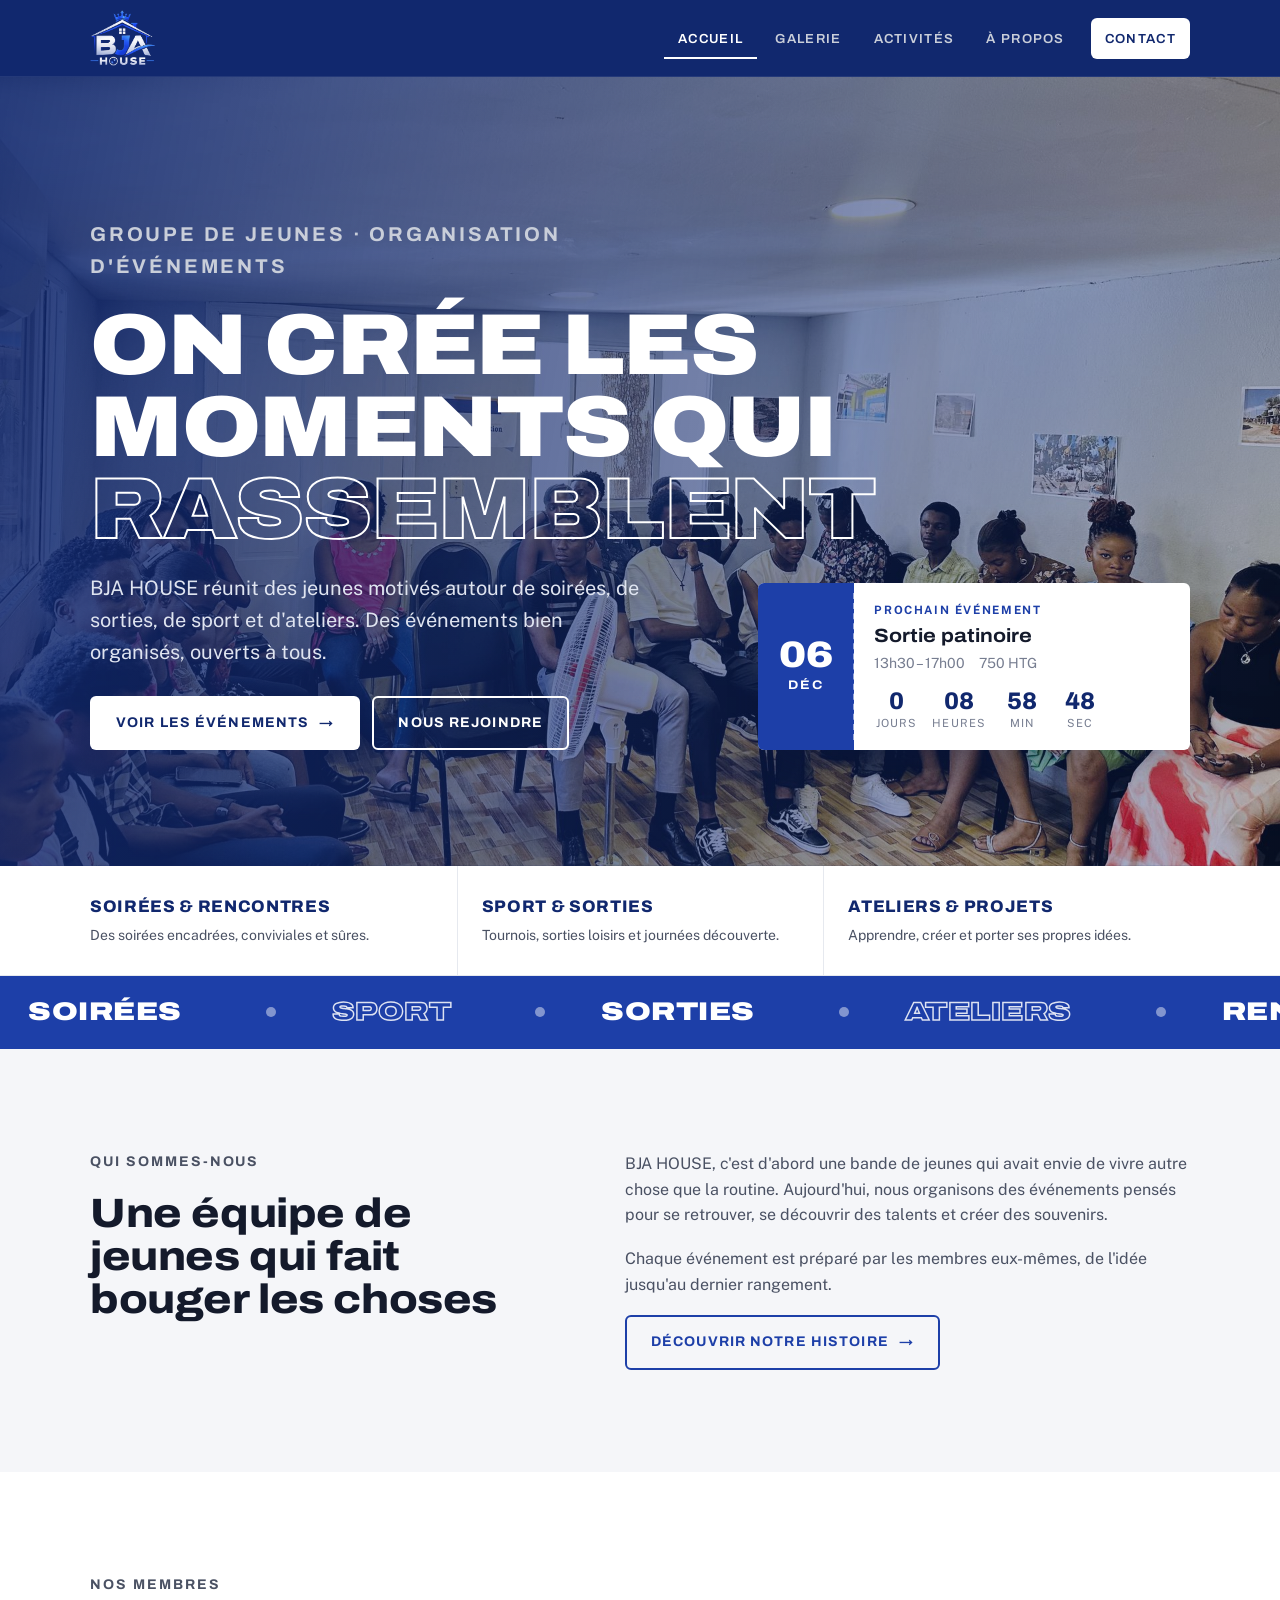
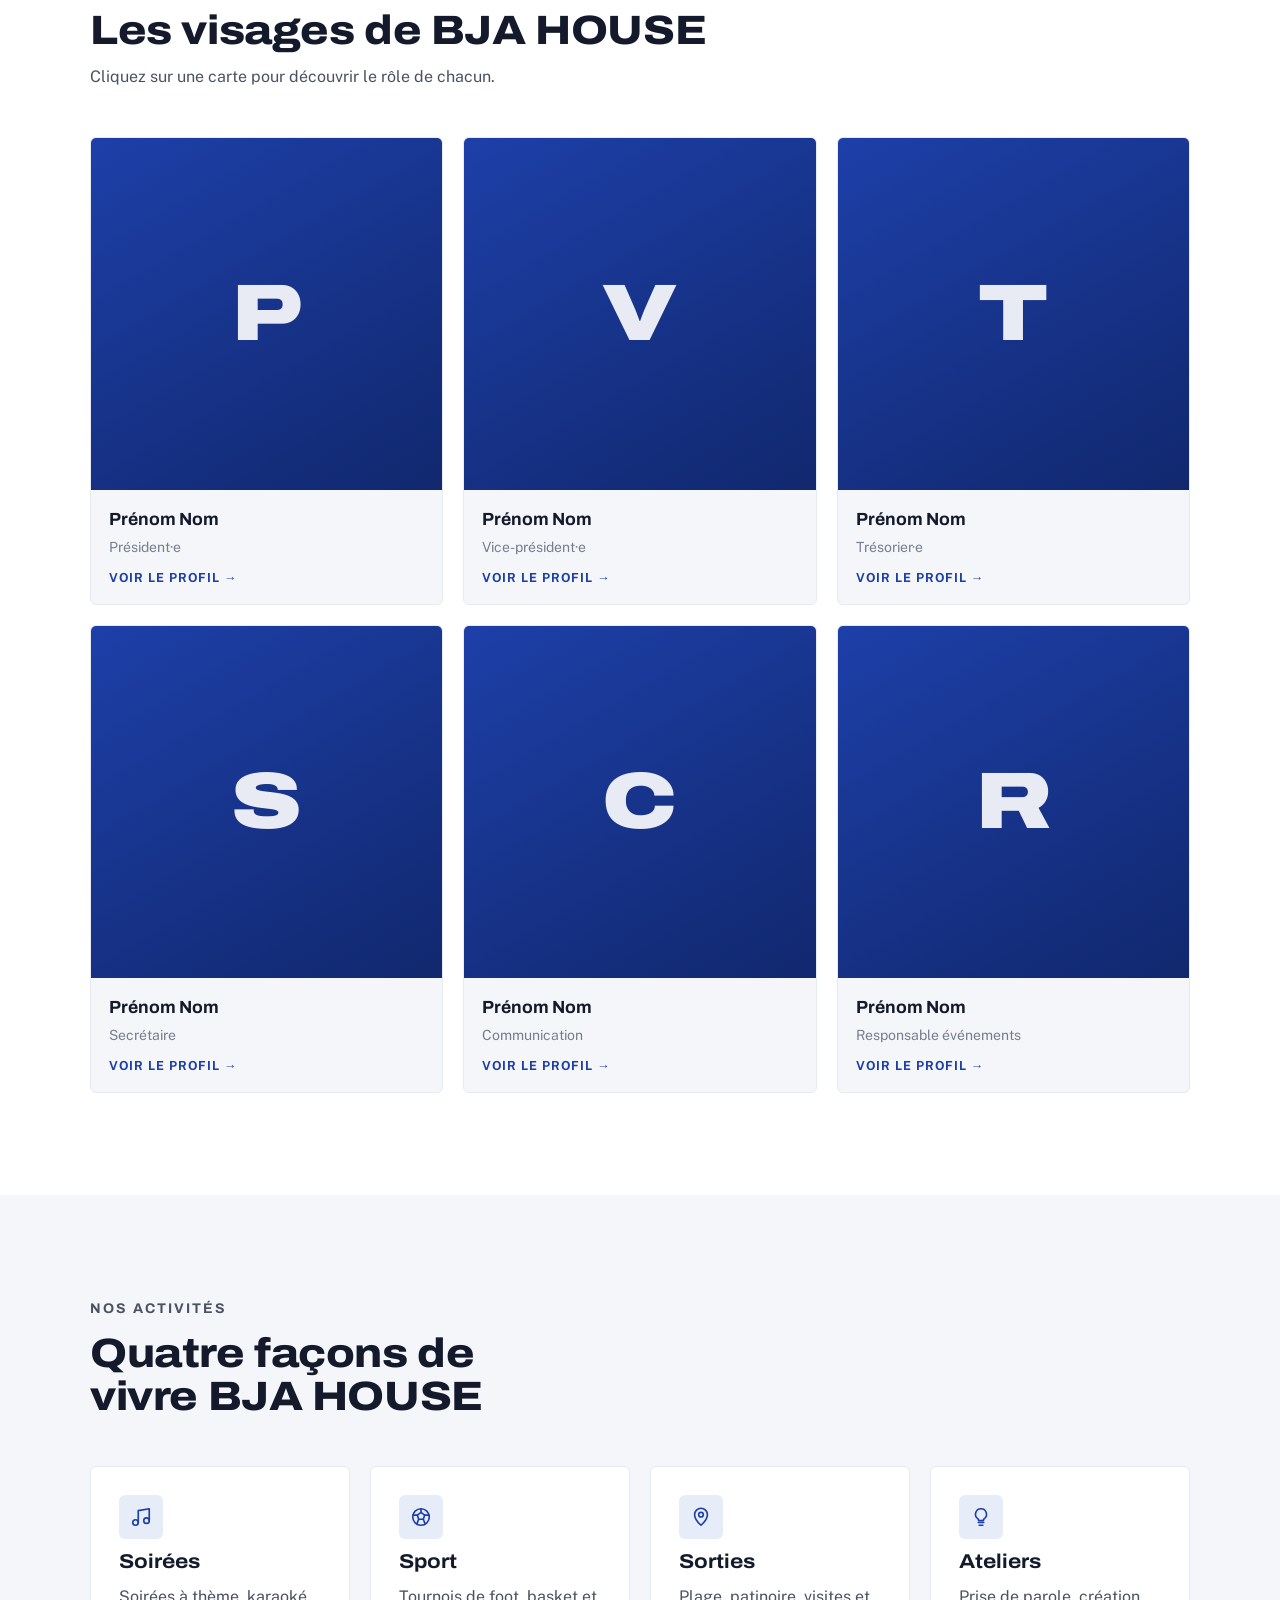
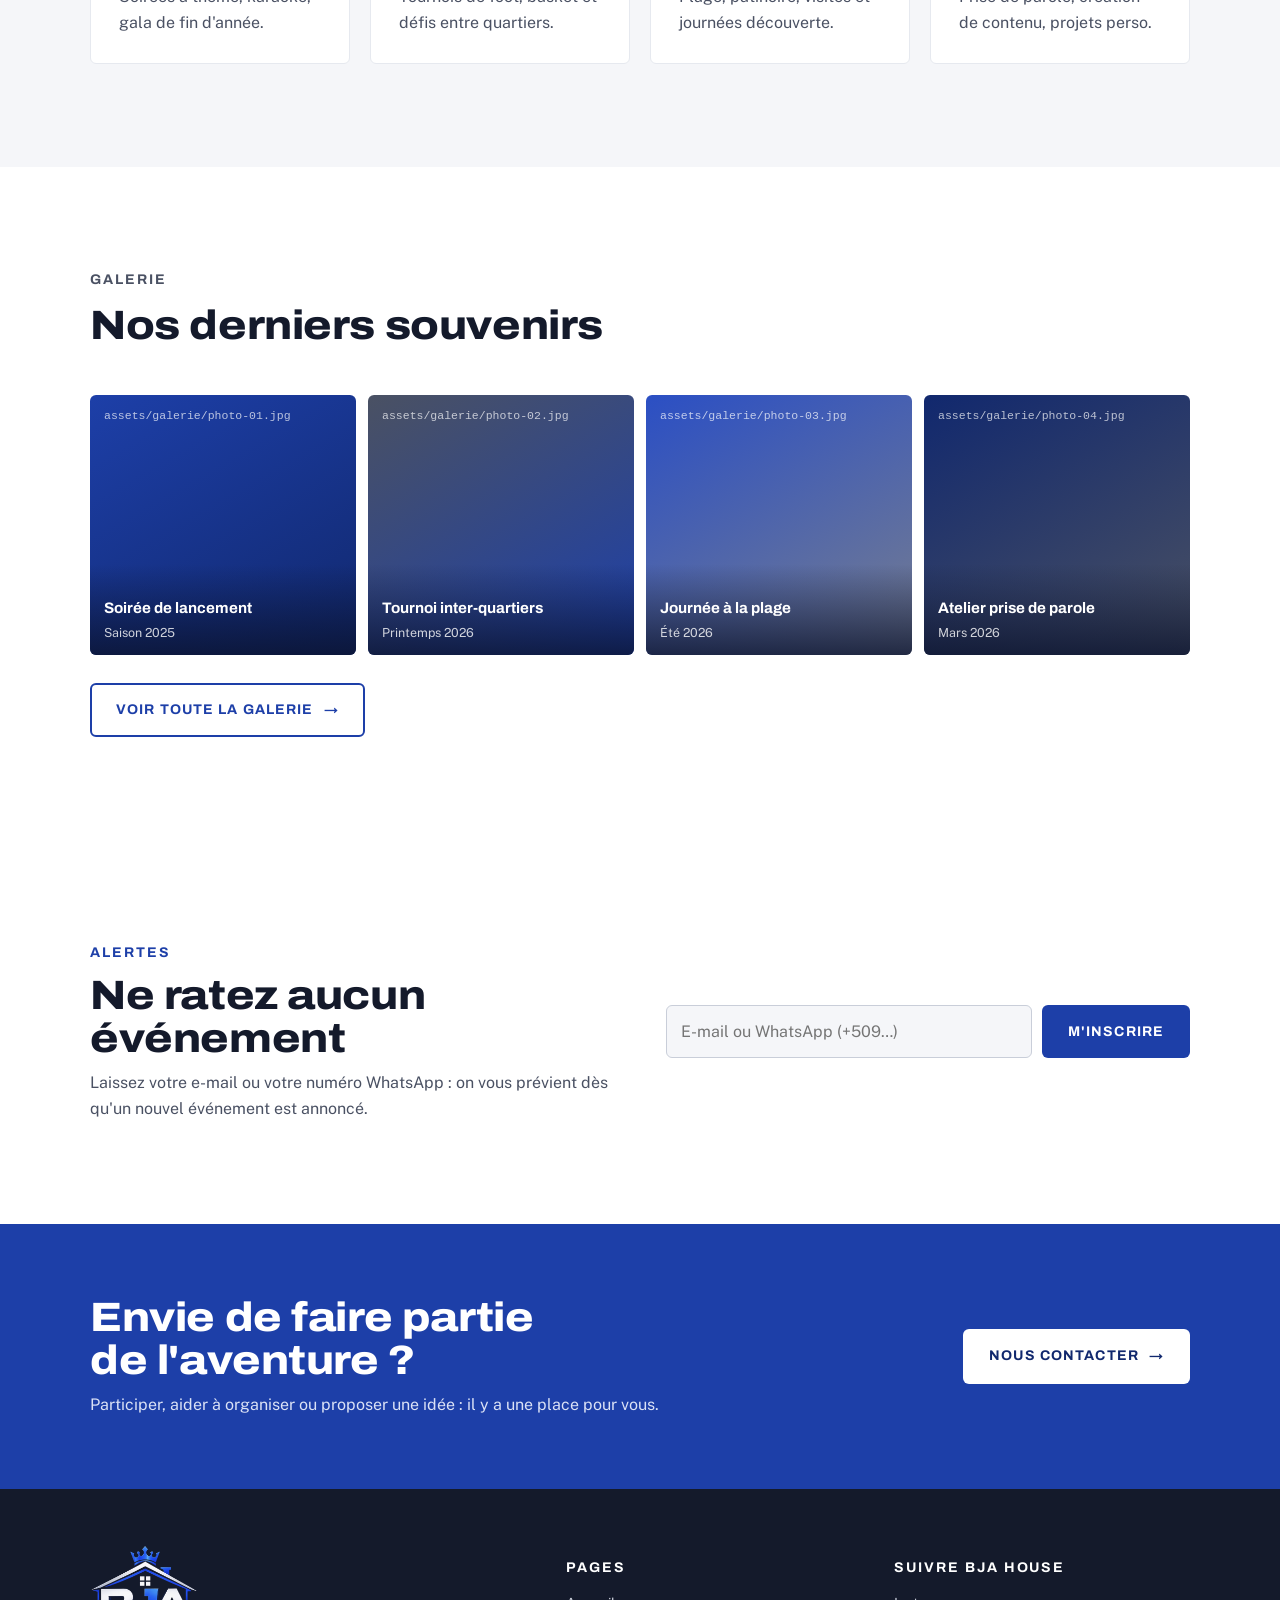
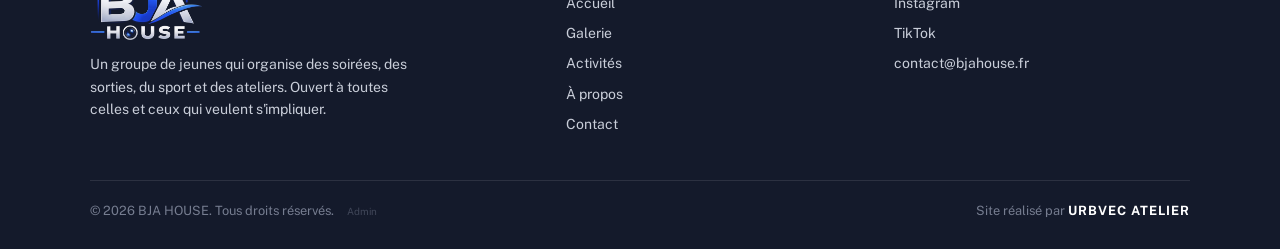
==== commit 438fa6f5: "Avis liés à l'événement, message WhatsApp, réseaux des membres - Avis : la référence doit correspond" ====
--- a/index.html
+++ b/index.html
@@ -136,6 +136,7 @@
       <p class="eyebrow md-role"></p>
       <h3 id="md-name"></h3>
       <p class="md-bio"></p>
+      <div class="md-socials" hidden></div>
       <a class="btn btn--outline" href="contact.html">Contacter l'équipe <span class="arrow" aria-hidden="true">→</span></a>
     </div>
     <button class="md-close" type="button" aria-label="Fermer">✕</button>
--- a/css/style.css
+++ b/css/style.css
@@ -999,3 +999,34 @@
   .chart-bar { grid-column: 1 / -1; grid-row: 2; }
 }
 @media (prefers-reduced-motion: reduce) { .chart-bar .seg { animation: none; } }
+
+/* Admin : entrées scannées et remerciements */
+.admin-entries { display: grid; grid-template-columns: minmax(0, 1fr); gap: 16px; min-width: 0; }
+.entries-head { display: flex; flex-wrap: wrap; justify-content: space-between; align-items: center; gap: 10px; }
+.entries-group { background: var(--white); border: 1px solid var(--grey-150); border-radius: var(--radius); padding: clamp(14px, 3vw, 20px); display: grid; gap: 10px; min-width: 0; }
+.entries-group h3 { font-size: 1.05rem; display: flex; flex-wrap: wrap; gap: 4px 10px; align-items: baseline; }
+.entries-group h3 span { font: 600 .8rem var(--font-body); color: var(--grey-500); }
+.entries-list { list-style: none; margin: 0; padding: 0; display: grid; }
+.entries-list li + li { border-top: 1px solid var(--grey-150); }
+.entry { display: grid; grid-template-columns: auto minmax(0, 1fr) auto auto; gap: 4px 12px; align-items: center; padding: 10px 2px; cursor: pointer; }
+.entry input { accent-color: var(--royal); width: 18px; height: 18px; }
+.entry-name { display: grid; min-width: 0; }
+.entry-name b, .entry-name small { overflow: hidden; text-overflow: ellipsis; white-space: nowrap; }
+.entry-name small { color: var(--grey-500); font-size: .8rem; }
+.entry time { font-variant-numeric: tabular-nums; font-weight: 600; color: var(--royal-deep); font-size: var(--step--1); }
+@media (max-width: 480px) { .entry { grid-template-columns: auto minmax(0, 1fr) auto; } .entry .admin-badge { grid-column: 2; justify-self: start; } }
+.entries-thanks { background: var(--white); border: 1px solid var(--grey-150); border-radius: var(--radius); padding: clamp(14px, 3vw, 20px); display: grid; gap: 8px; min-width: 0; }
+.entries-thanks label { font-weight: 600; }
+.entries-thanks textarea { font: inherit; width: 100%; min-height: 96px; border: 1px solid var(--grey-300); border-radius: var(--radius); padding: 10px 12px; resize: vertical; }
+.entries-queue { background: var(--royal-soft); border-radius: var(--radius); padding: 14px 16px; display: flex; flex-wrap: wrap; gap: 10px; align-items: center; }
+.entries-queue p { flex: 1 1 100%; margin: 0; }
+
+/* Réseaux sociaux des membres */
+.md-socials { display: flex; flex-wrap: wrap; gap: 8px; }
+.md-social {
+  display: inline-flex; align-items: center; padding: 8px 14px; border-radius: 999px; border: 1px solid var(--grey-300);
+  font: 600 .78rem/1 var(--font-display); letter-spacing: .08em; text-transform: uppercase; color: var(--royal-deep); text-decoration: none;
+  transition: background-color .2s, color .2s, border-color .2s;
+}
+.md-social:hover { background: var(--royal); border-color: var(--royal); color: var(--white); }
+.admin-note { padding: 14px 16px; border-radius: var(--radius); background: var(--royal-soft); color: var(--royal-deep); font-size: var(--step--1); }
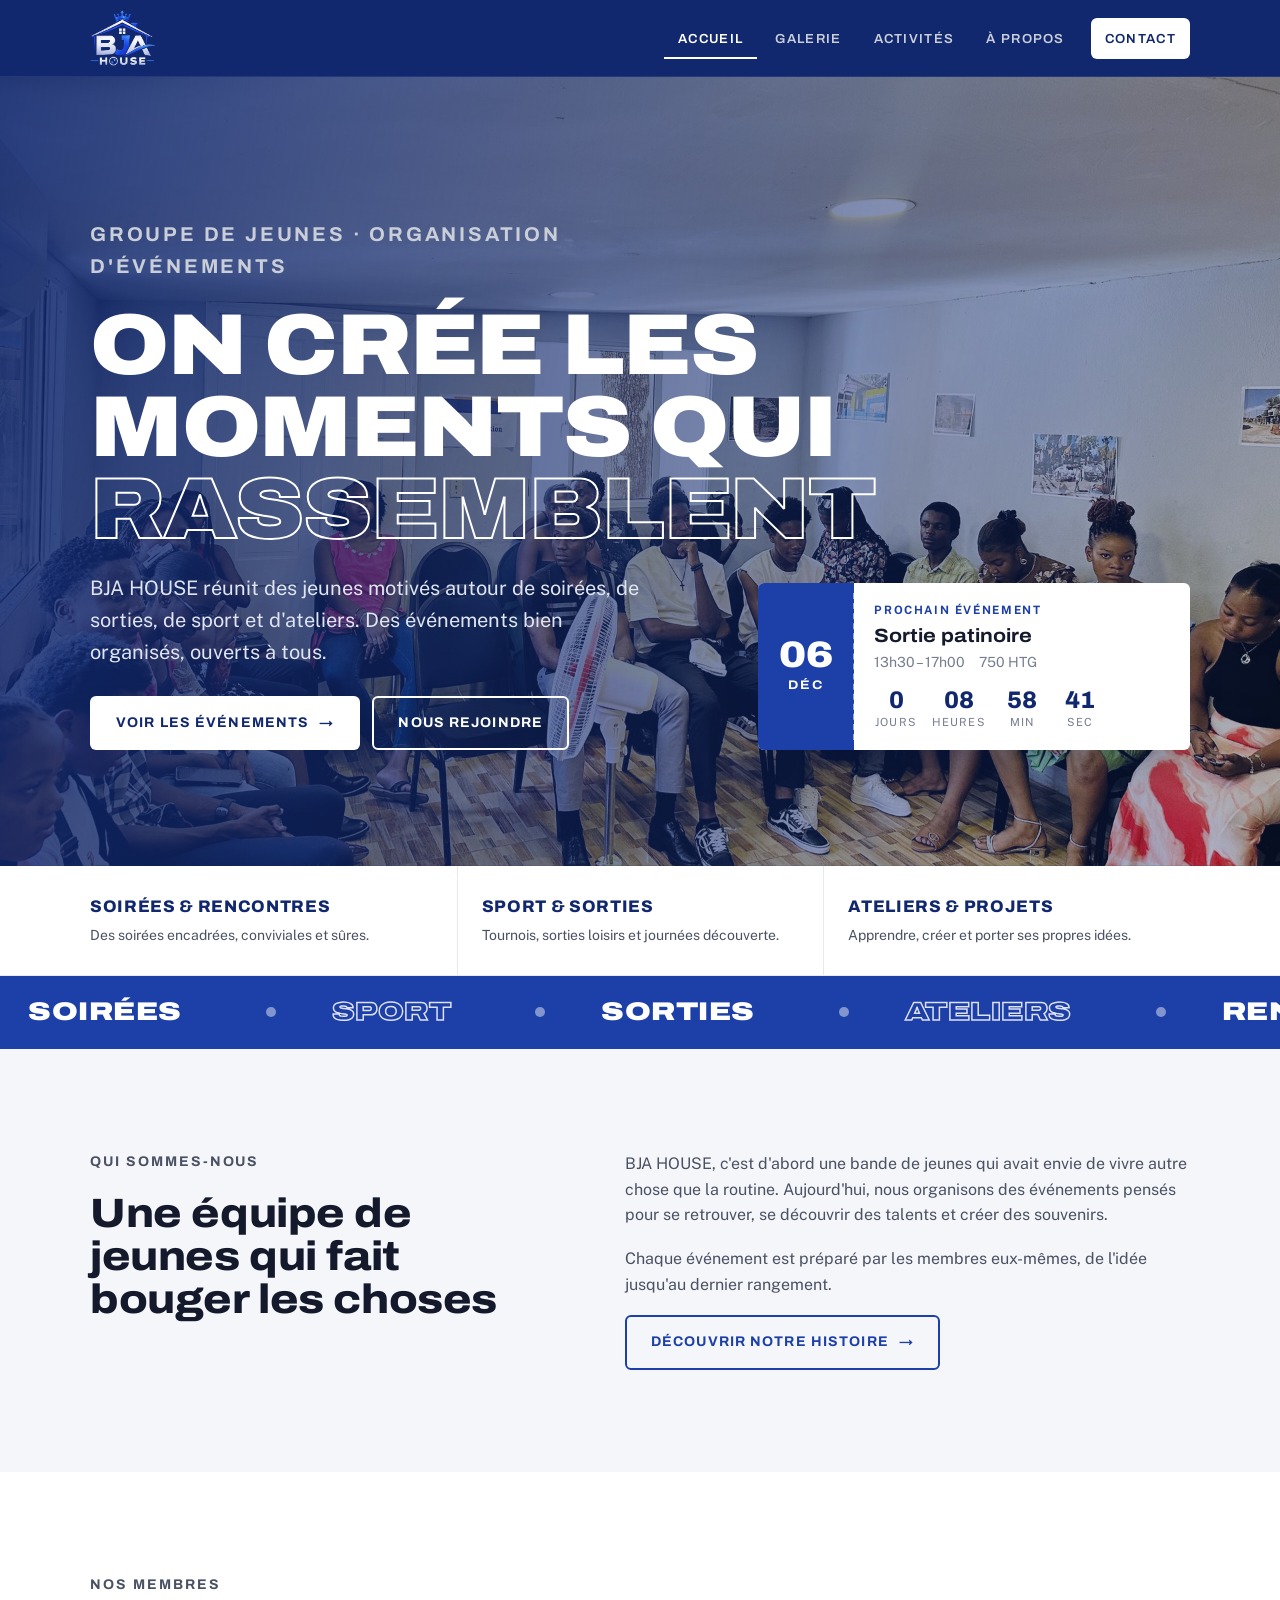
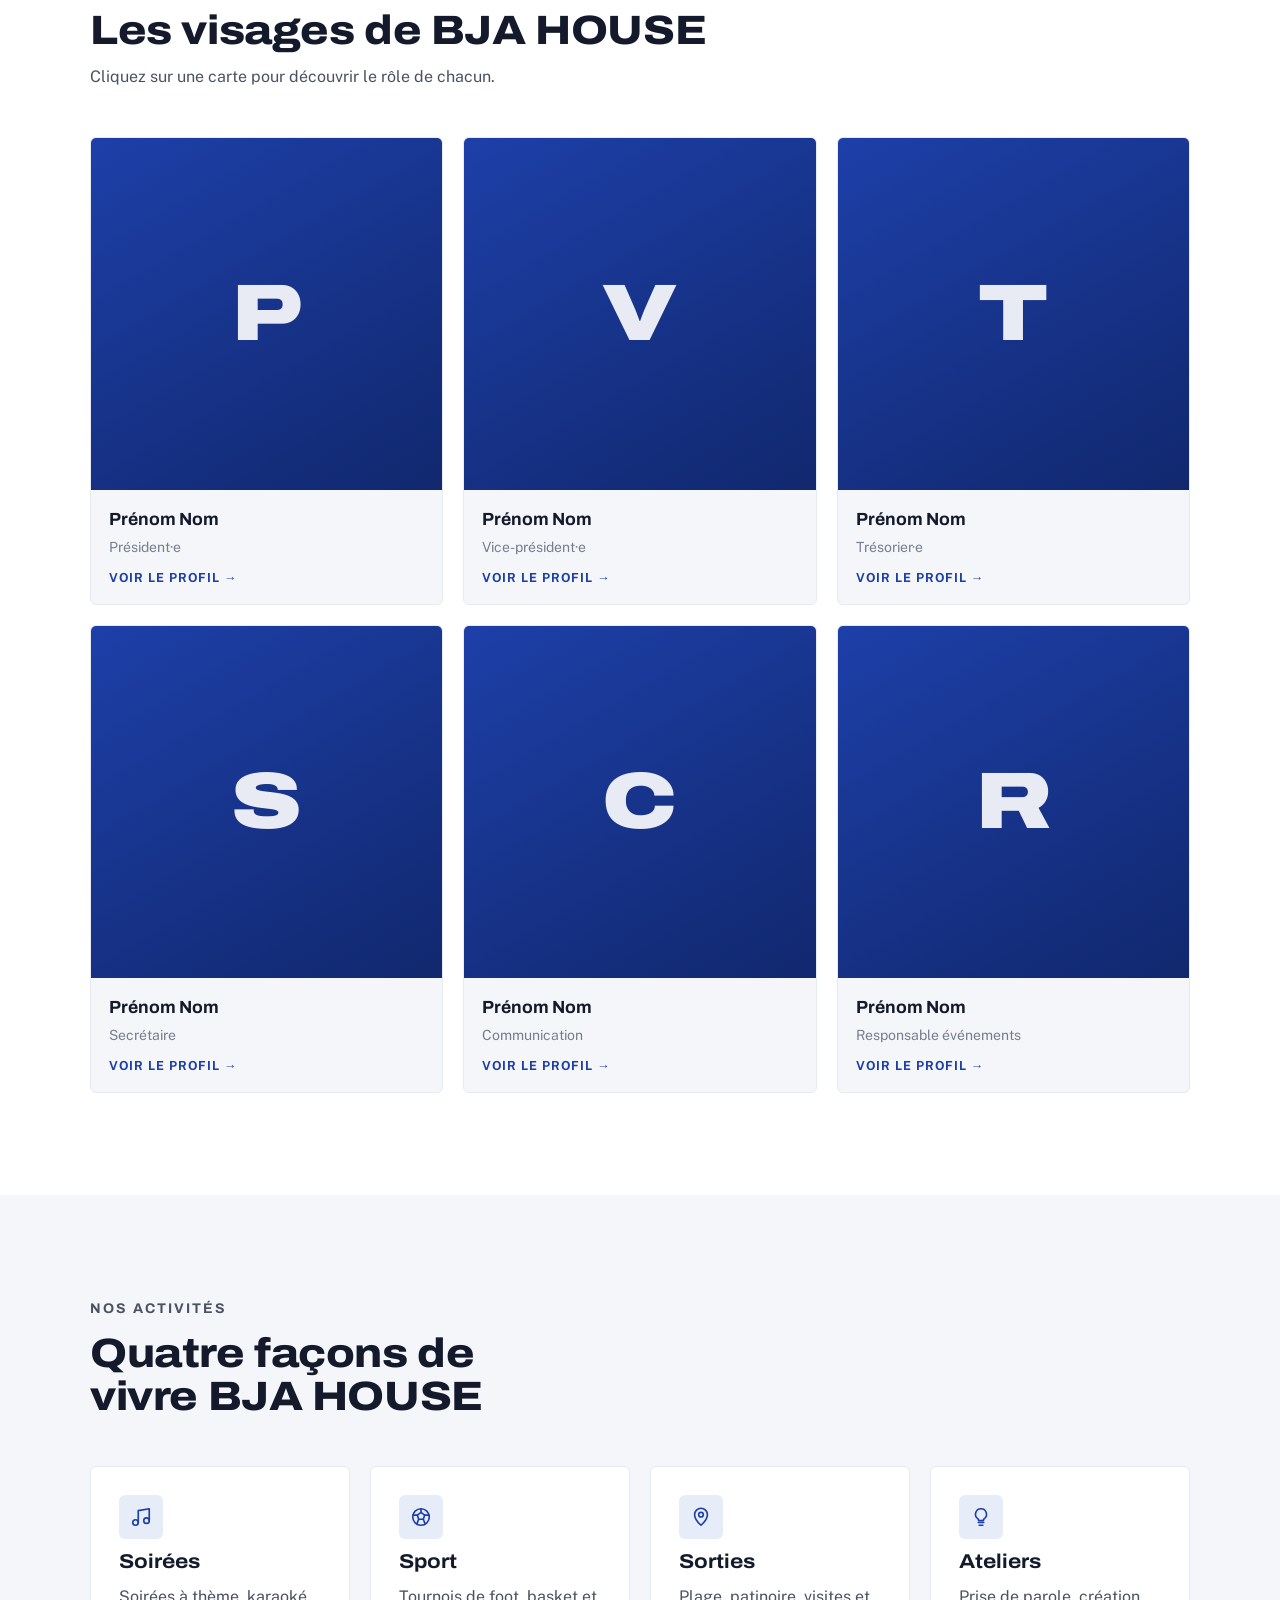
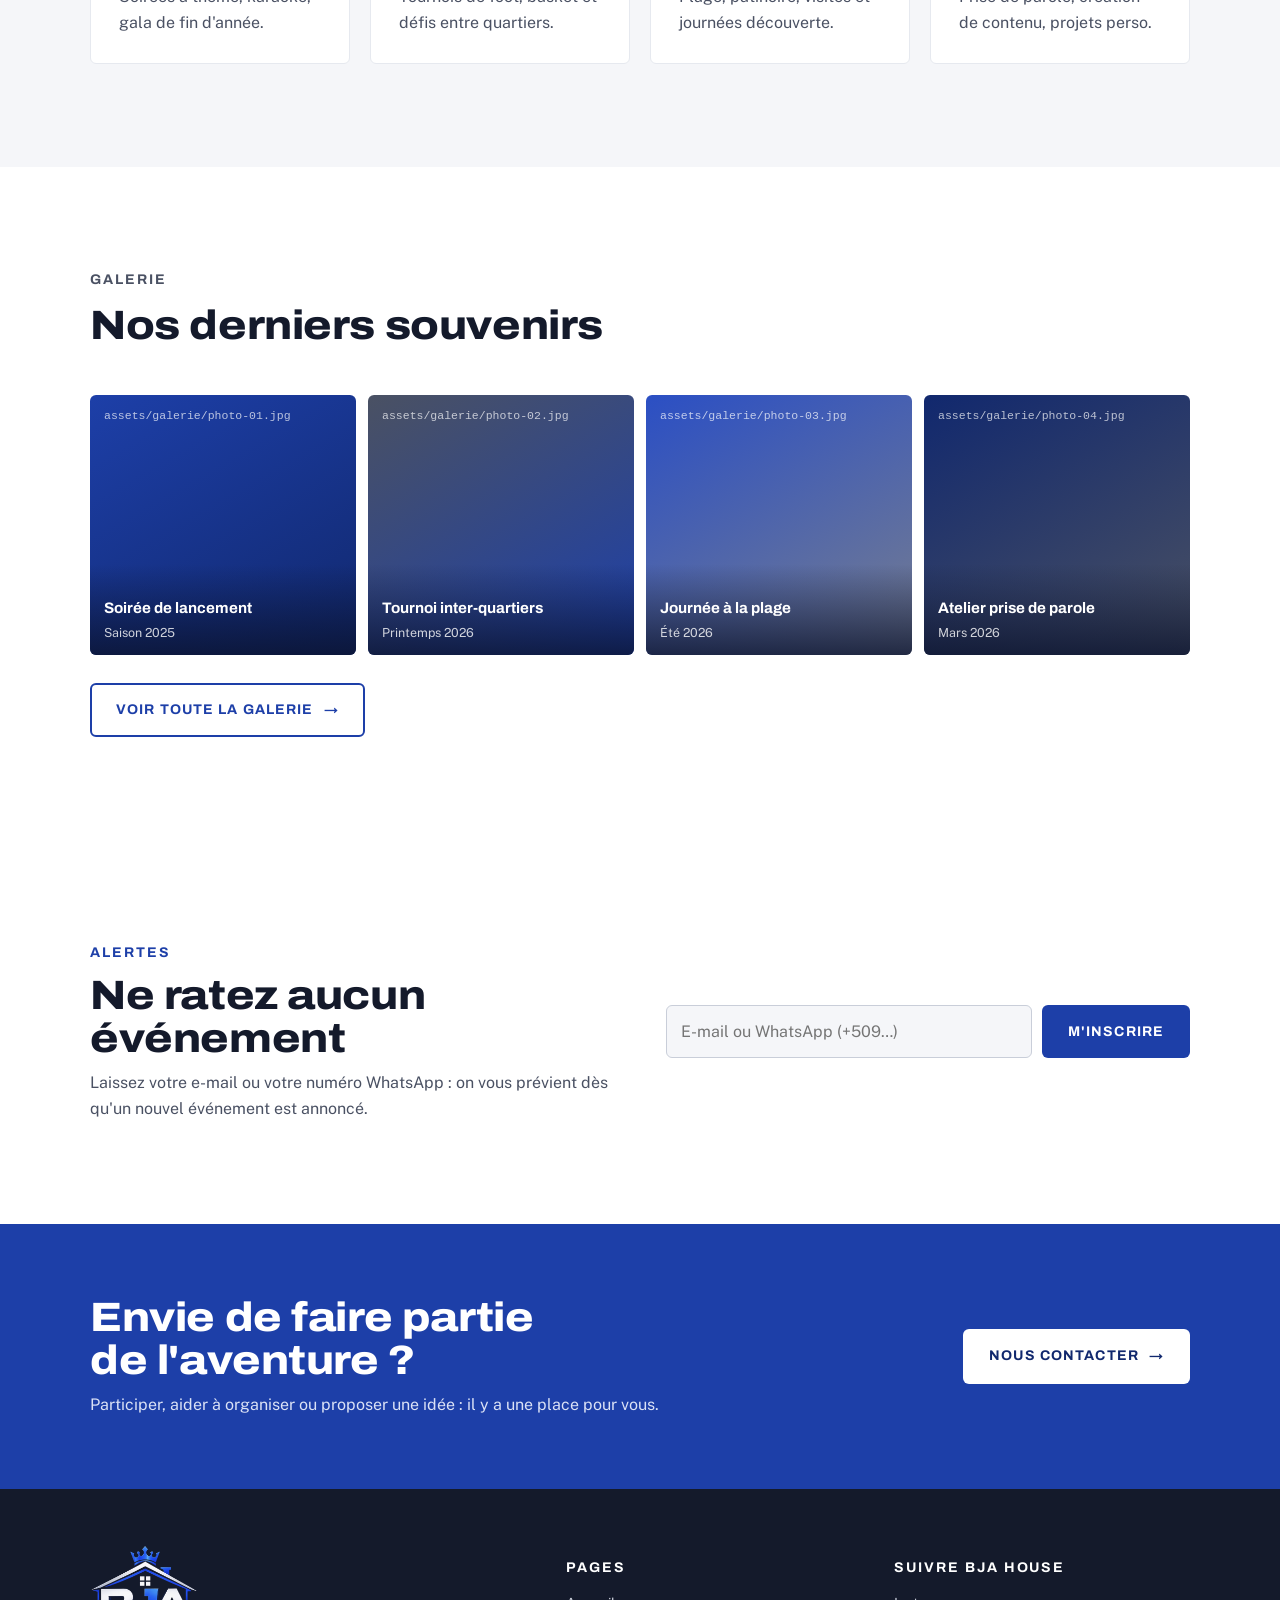
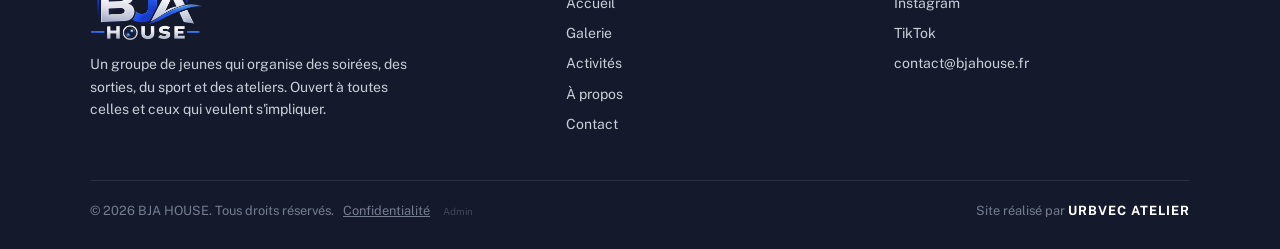
==== commit 0376b457: "Réservation de plusieurs places, partage et agenda, page Confidentialité" ====
--- a/index.html
+++ b/index.html
@@ -244,7 +244,7 @@
       </div>
     </div>
     <div class="footer-bottom">
-      <span>© <span data-year>2026</span> BJA HOUSE. Tous droits réservés. <a class="admin-link" href="admin.html" rel="nofollow">Admin</a></span>
+      <span>© <span data-year>2026</span> BJA HOUSE. Tous droits réservés. <a class="footer-legal" href="confidentialite.html">Confidentialité</a> <a class="admin-link" href="admin.html" rel="nofollow">Admin</a></span>
       <span>Site réalisé par <b class="credit">URBVEC ATELIER</b></span>
     </div>
   </div>
--- a/css/style.css
+++ b/css/style.css
@@ -1030,3 +1030,29 @@
 }
 .md-social:hover { background: var(--royal); border-color: var(--royal); color: var(--white); }
 .admin-note { padding: 14px 16px; border-radius: var(--radius); background: var(--royal-soft); color: var(--royal-deep); font-size: var(--step--1); }
+
+/* Nombre de places */
+.qty { display: inline-flex; align-items: stretch; border: 1px solid var(--grey-300); border-radius: var(--radius); overflow: hidden; width: max-content; }
+.qty input { width: 64px; border: 0 !important; border-radius: 0 !important; text-align: center; font: 700 1.1rem var(--font-display); -moz-appearance: textfield; padding: 10px 4px !important; }
+.qty input::-webkit-inner-spin-button, .qty input::-webkit-outer-spin-button { -webkit-appearance: none; margin: 0; }
+.qty-btn { width: 48px; border: 0; background: var(--paper); color: var(--royal-deep); font-size: 1.4rem; cursor: pointer; transition: background-color .2s; }
+.qty-btn:hover { background: var(--royal-soft); }
+
+/* Partager / calendrier */
+.event-share { display: grid; gap: 8px; padding-top: 14px; border-top: 1px solid rgba(255, 255, 255, .15); }
+.event-share-row { display: flex; flex-wrap: wrap; gap: 8px; }
+.event-share .btn { flex: 1 1 auto; justify-content: center; color: var(--white); border-color: rgba(255, 255, 255, .45); }
+.event-share .btn:hover { background: var(--white); color: var(--royal-deep); }
+.event-share-msg { font-size: .8rem; color: var(--grey-300); min-height: 1em; }
+.event-share a.gcal { font-size: .8rem; color: var(--grey-300); }
+.event-share-msg a { color: var(--white); font-weight: 600; }
+
+/* Page Confidentialité */
+.legal { max-width: 760px; display: grid; gap: 14px; }
+.legal h2 { font-size: var(--step-1); margin-top: 18px; }
+.legal p, .legal li { color: var(--grey-700); }
+.legal ul { margin: 0; padding-left: 20px; display: grid; gap: 6px; }
+.legal a { color: var(--royal); }
+.legal-updated { font-size: var(--step--1); color: var(--grey-500) !important; }
+.footer-legal { color: var(--grey-500); margin-left: 6px; }
+.footer-legal:hover { color: var(--white); }
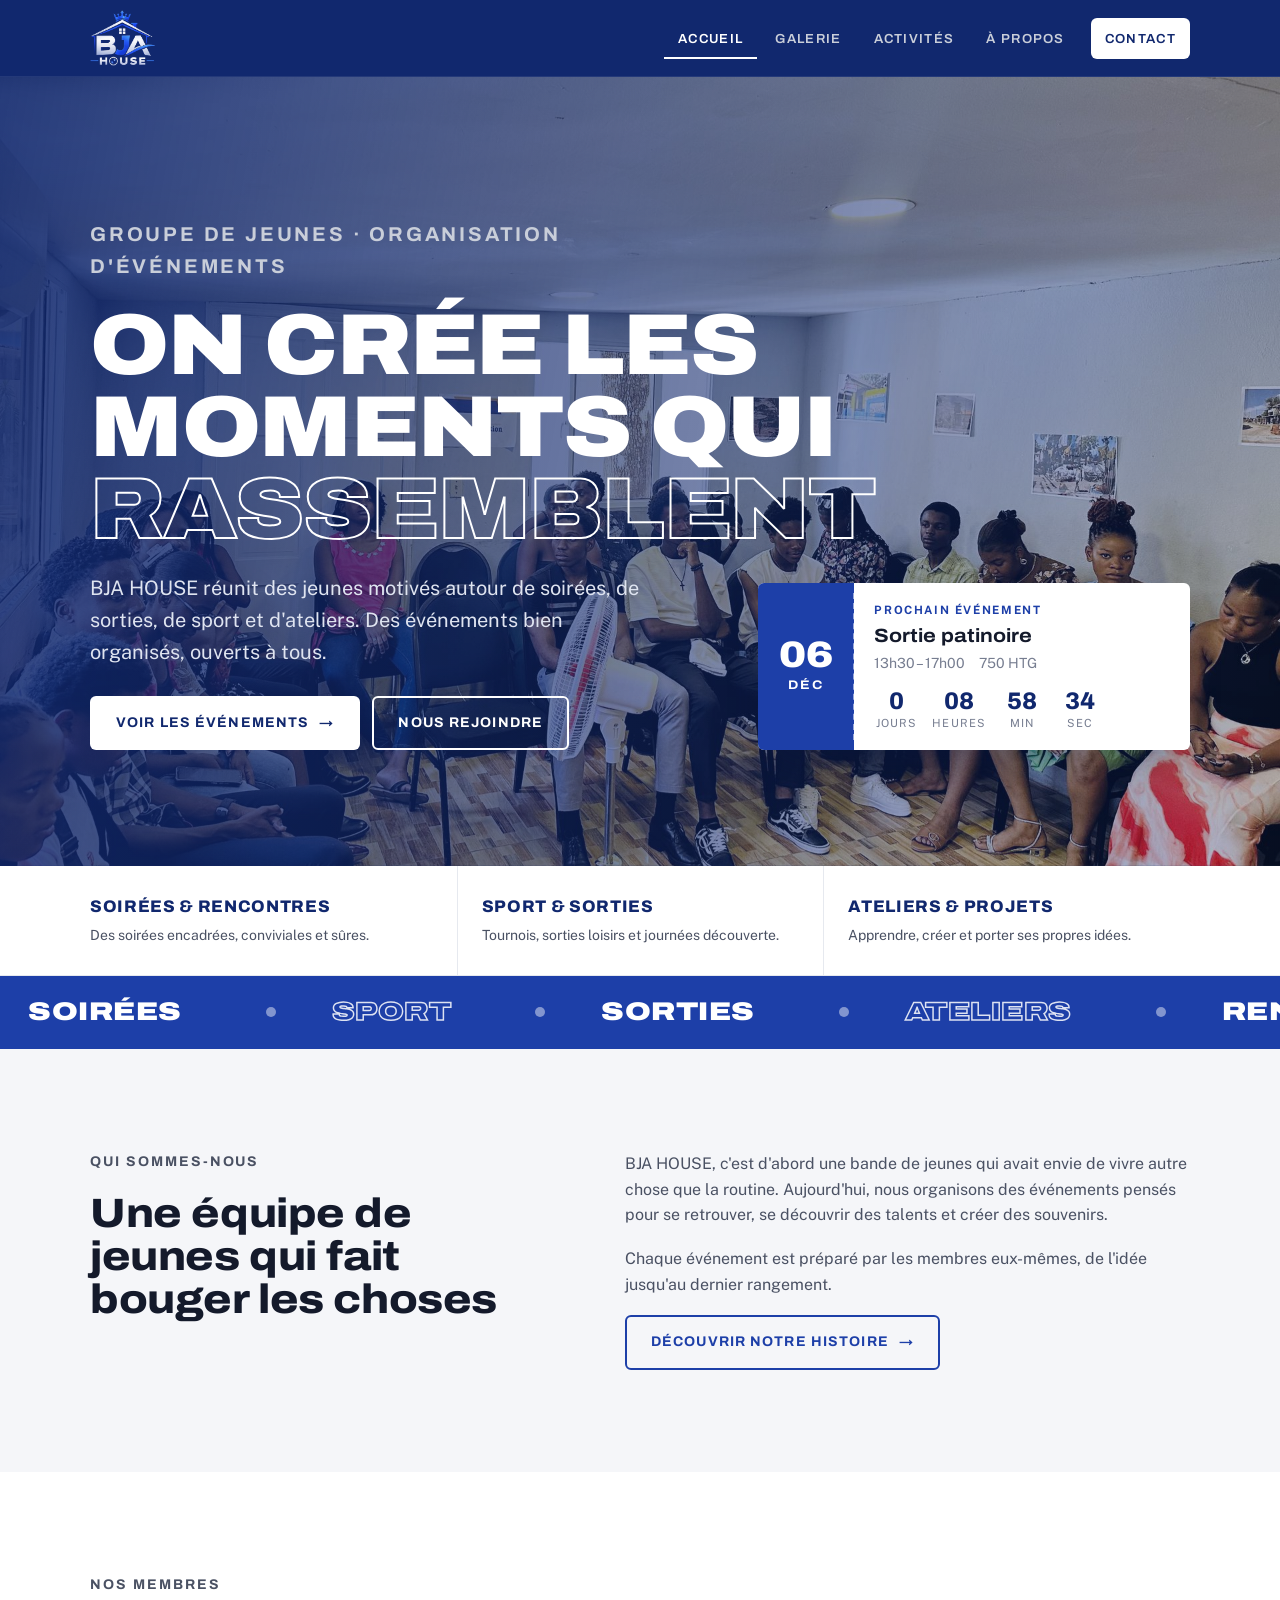
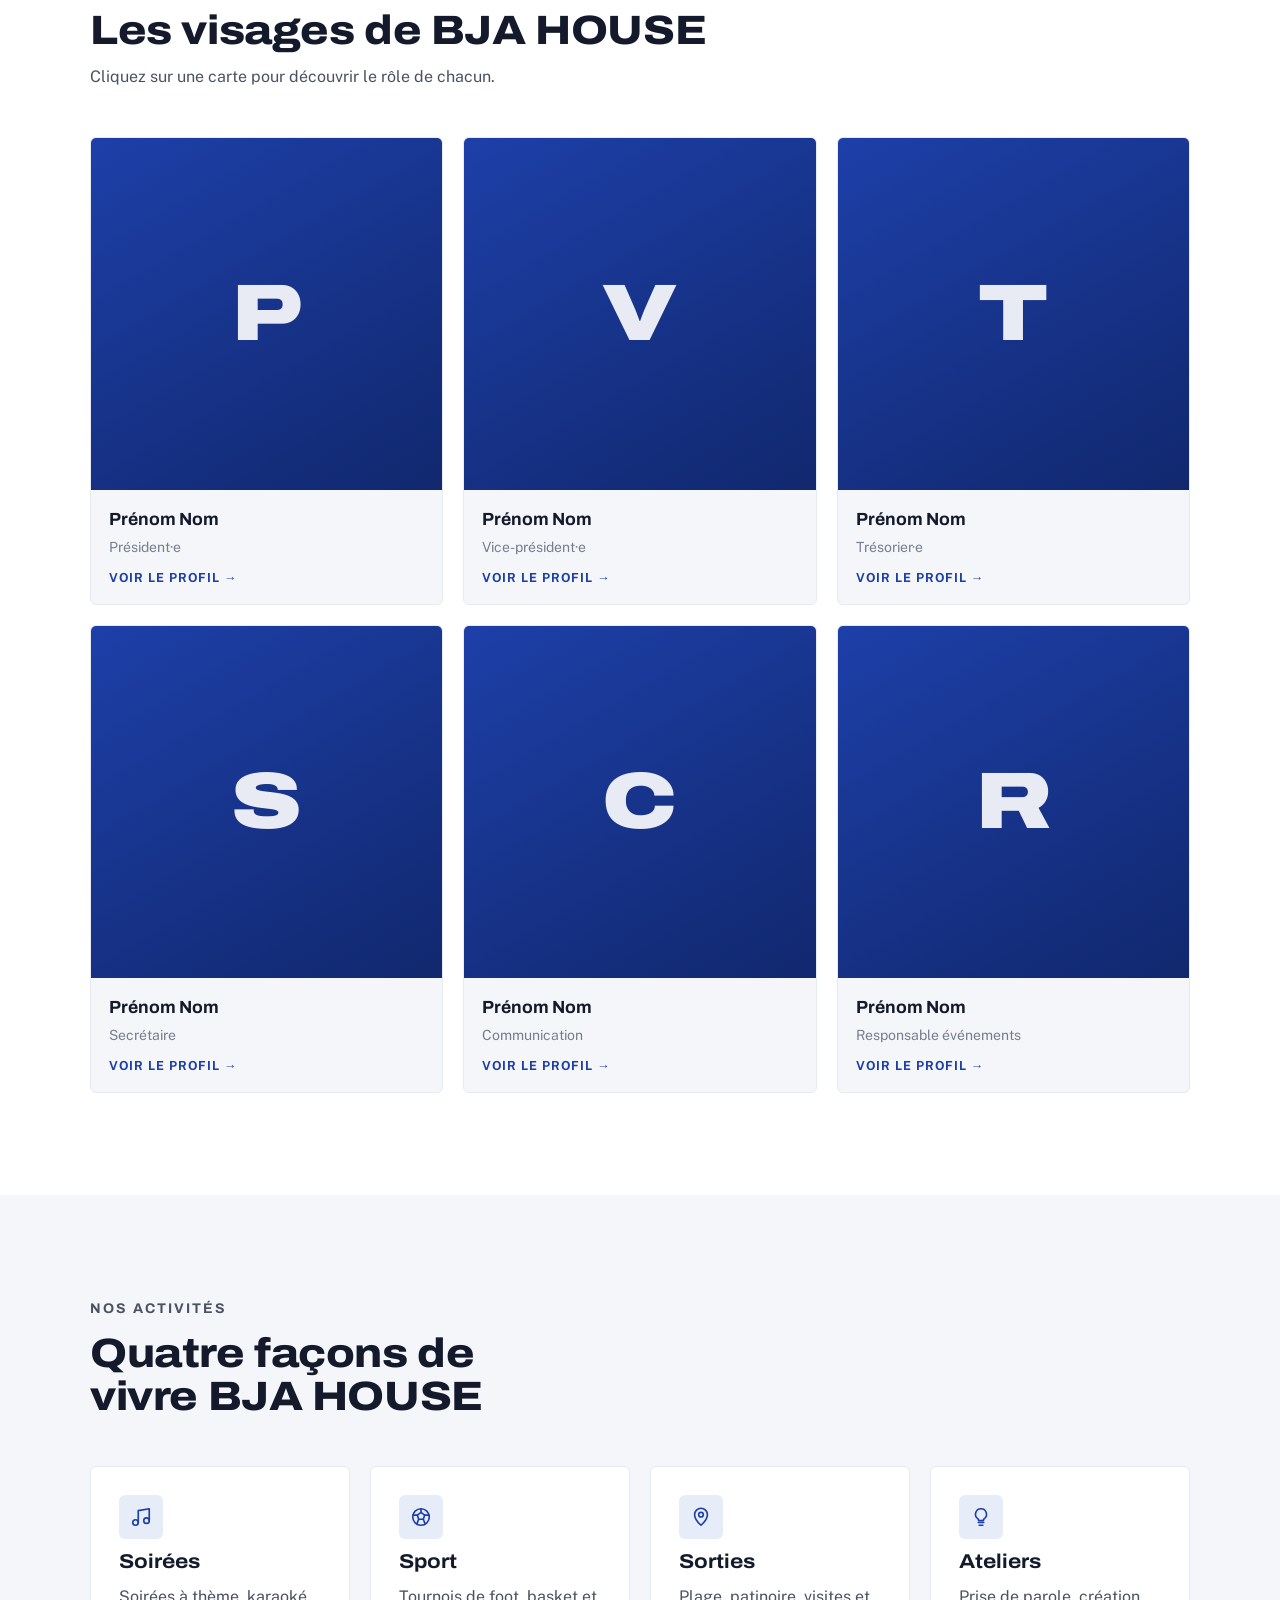
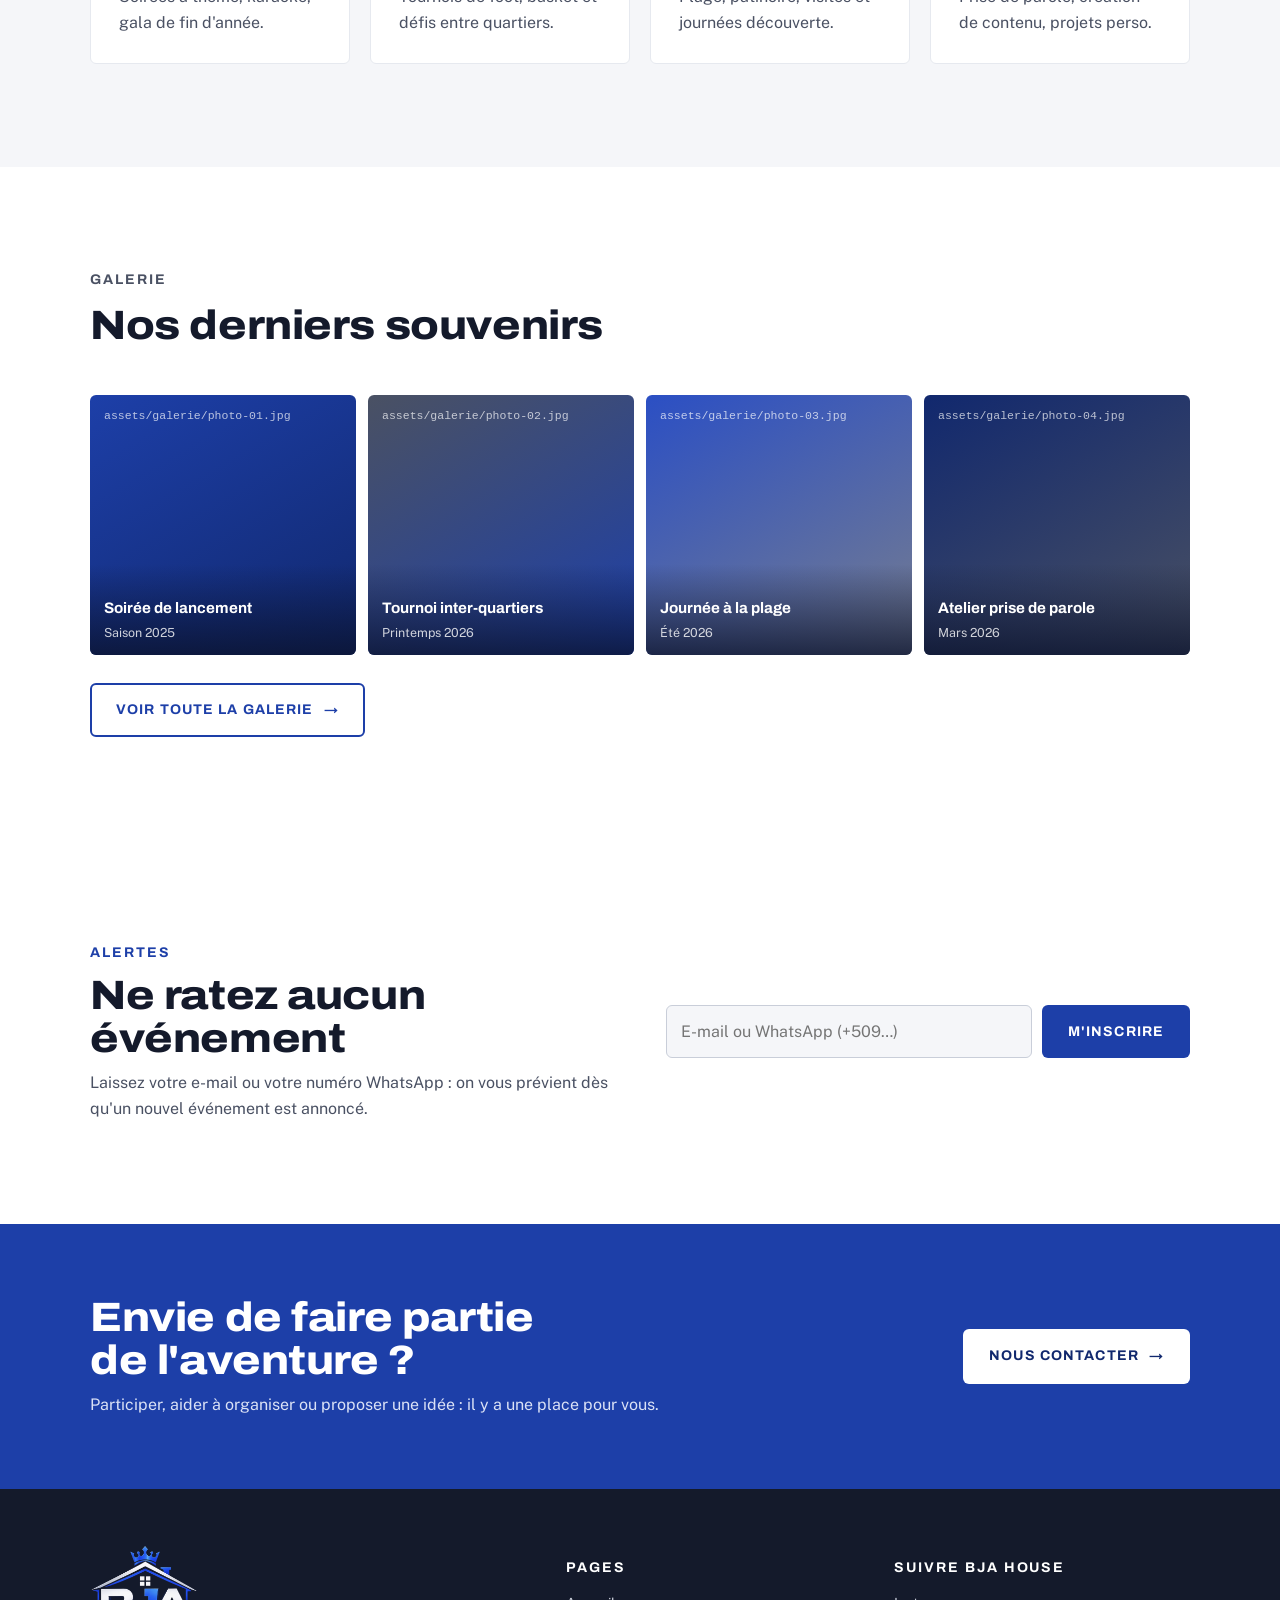
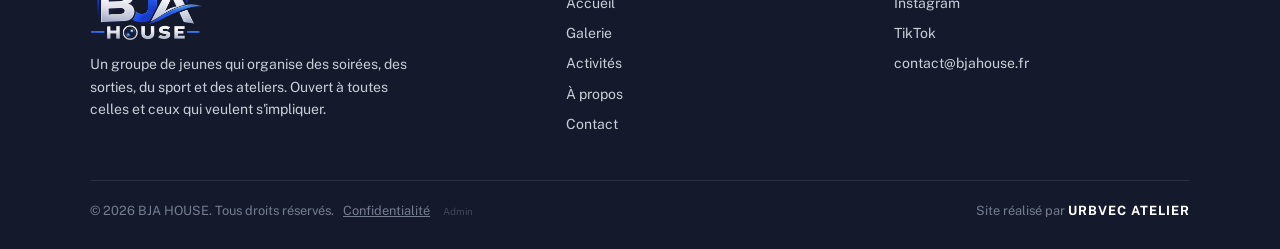
==== commit cc987b60: "Aperçu des liens partagés, sitemap, robots.txt, page 404 et rappels la veille Co-Authored-By: Claude" ====
--- a/index.html
+++ b/index.html
@@ -5,6 +5,18 @@
 <meta name="viewport" content="width=device-width, initial-scale=1, viewport-fit=cover">
 <title>BJA HOUSE</title>
 <meta name="description" content="BJA HOUSE, groupe de jeunes qui organise des soirées, sorties, tournois et ateliers.">
+<link rel="canonical" href="https://eernstondev.github.io/BJA_HOUSE/">
+<meta property="og:type" content="website">
+<meta property="og:site_name" content="BJA HOUSE">
+<meta property="og:locale" content="fr_FR">
+<meta property="og:title" content="BJA HOUSE">
+<meta property="og:description" content="BJA HOUSE, groupe de jeunes qui organise des soirées, sorties, tournois et ateliers.">
+<meta property="og:url" content="https://eernstondev.github.io/BJA_HOUSE/">
+<meta property="og:image" content="https://eernstondev.github.io/BJA_HOUSE/assets/og.jpg">
+<meta property="og:image:width" content="1200">
+<meta property="og:image:height" content="630">
+<meta property="og:image:alt" content="BJA HOUSE">
+<meta name="twitter:card" content="summary_large_image">
 <meta name="theme-color" content="#11286e">
 <link rel="icon" href="assets/logo.png">
 <link rel="preconnect" href="https://fonts.googleapis.com">
--- a/css/style.css
+++ b/css/style.css
@@ -1056,3 +1056,8 @@
 .legal-updated { font-size: var(--step--1); color: var(--grey-500) !important; }
 .footer-legal { color: var(--grey-500); margin-left: 6px; }
 .footer-legal:hover { color: var(--white); }
+
+/* ---------- Page 404 ---------- */
+.not-found { min-height: 62vh; display: grid; align-items: center; }
+.not-found p:not(.eyebrow) { max-width: 46ch; color: var(--grey-300); }
+.not-found-actions { display: flex; flex-wrap: wrap; gap: 12px; margin-top: 8px; }
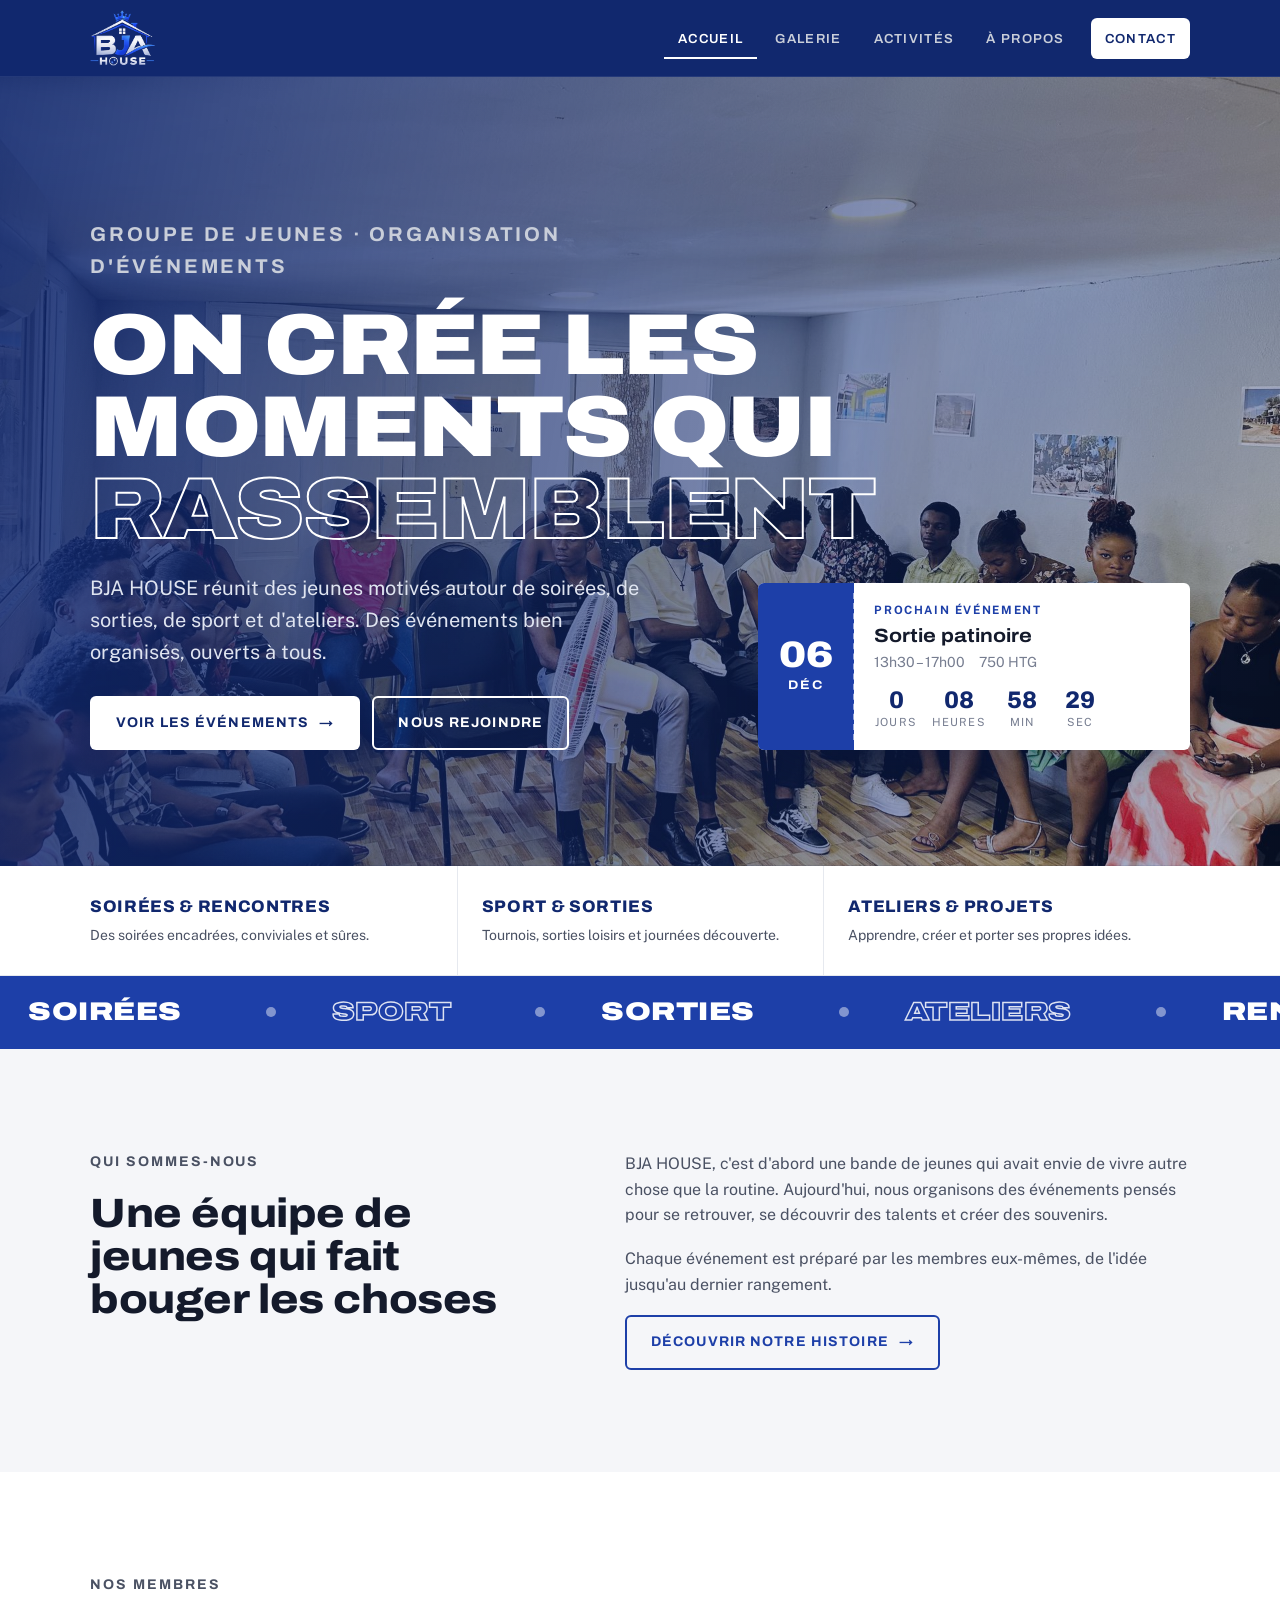
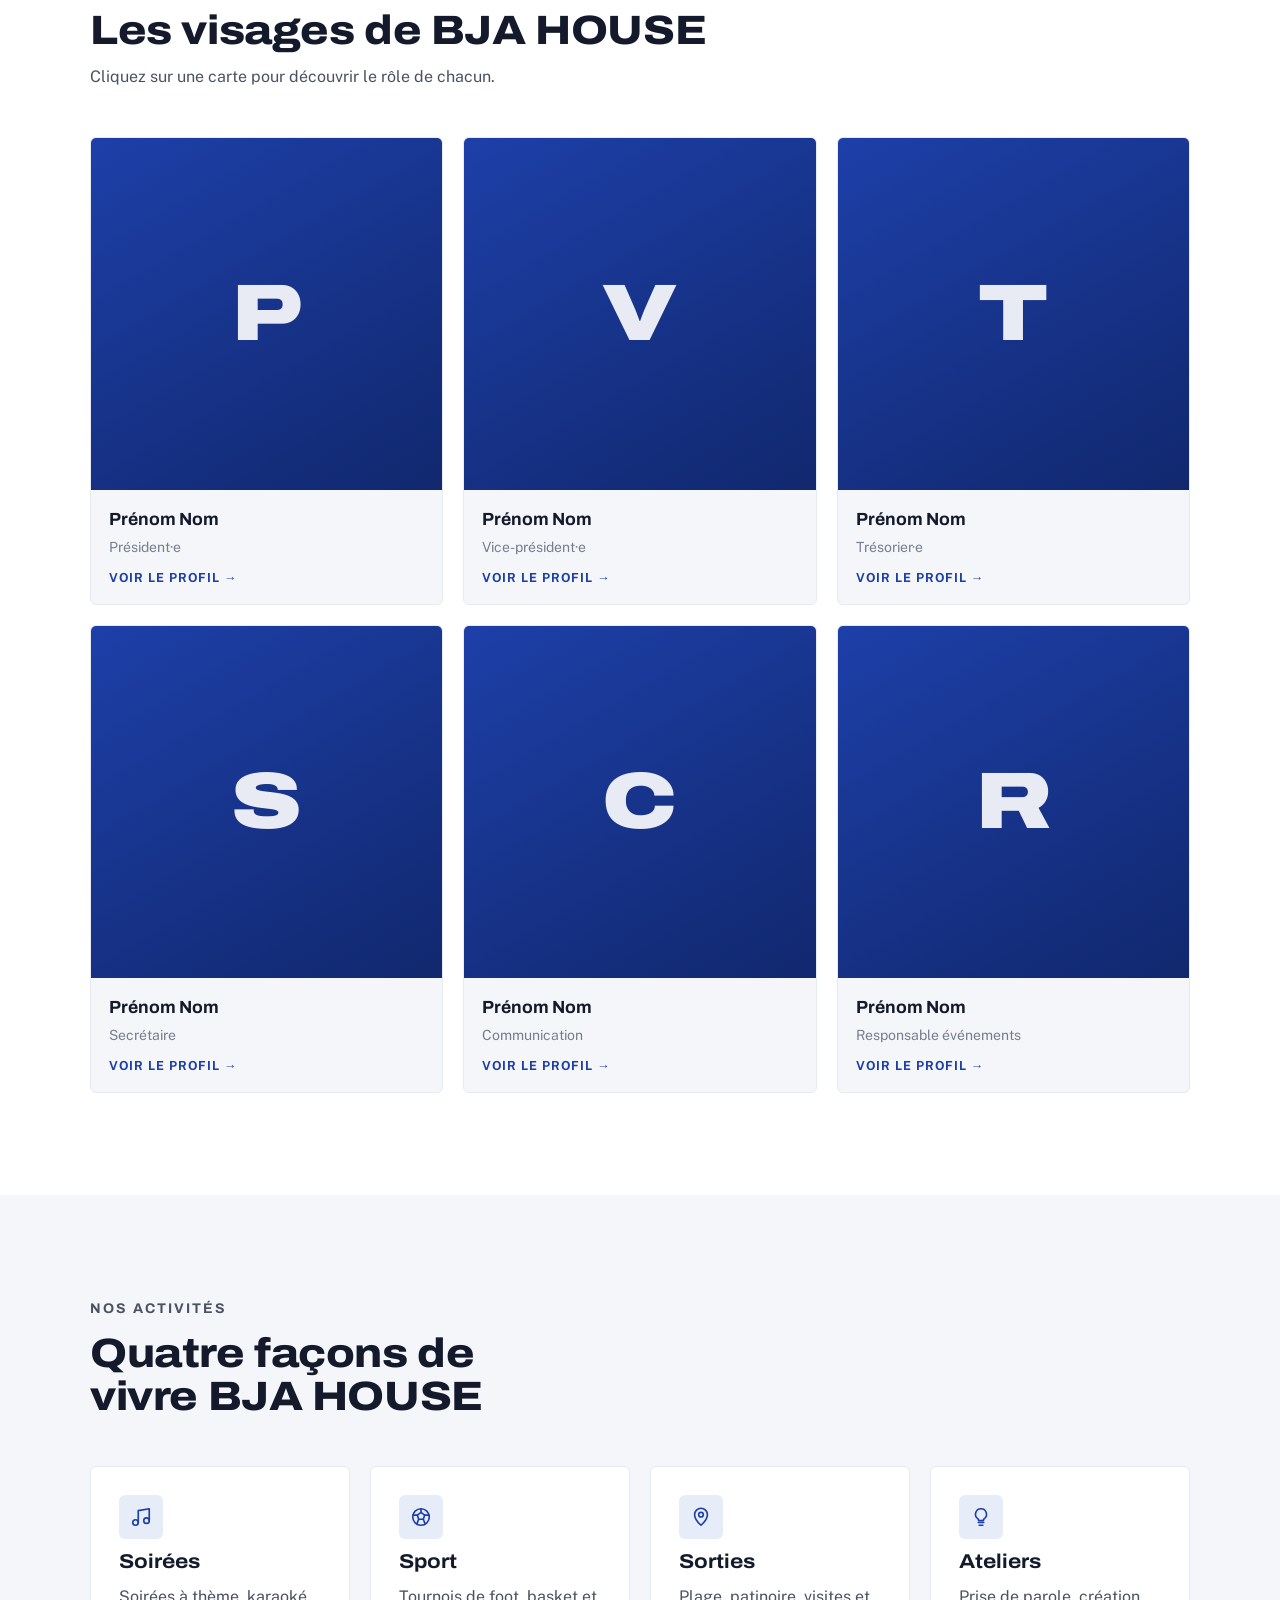
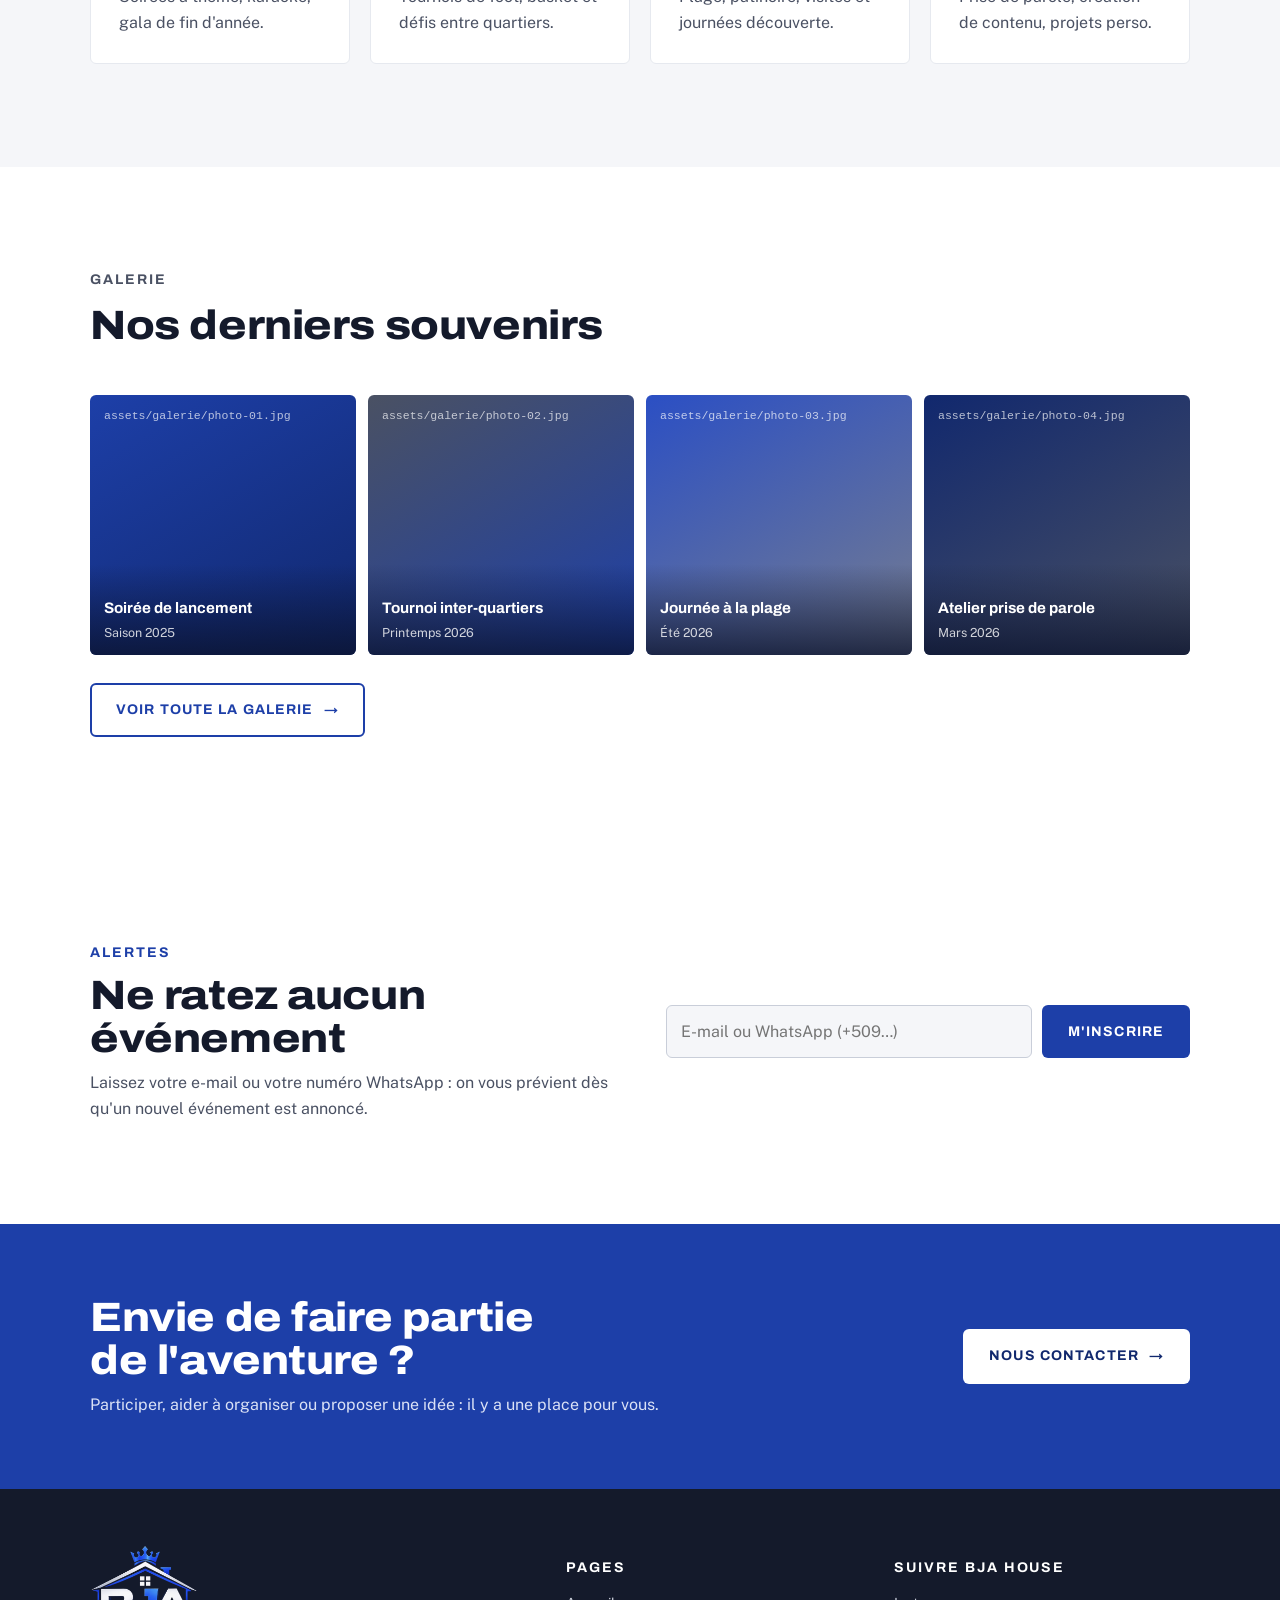
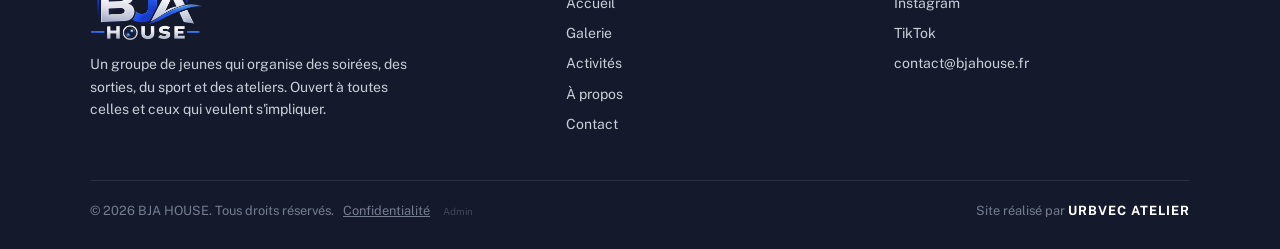
==== commit 08cfff7f: "Adresse du site : bja-house.vercel.app Co-Authored-By: Claude Opus 5.5 (1M context) <noreply@anthrop" ====
--- a/index.html
+++ b/index.html
@@ -5,14 +5,14 @@
 <meta name="viewport" content="width=device-width, initial-scale=1, viewport-fit=cover">
 <title>BJA HOUSE</title>
 <meta name="description" content="BJA HOUSE, groupe de jeunes qui organise des soirées, sorties, tournois et ateliers.">
-<link rel="canonical" href="https://eernstondev.github.io/BJA_HOUSE/">
+<link rel="canonical" href="https://bja-house.vercel.app/">
 <meta property="og:type" content="website">
 <meta property="og:site_name" content="BJA HOUSE">
 <meta property="og:locale" content="fr_FR">
 <meta property="og:title" content="BJA HOUSE">
 <meta property="og:description" content="BJA HOUSE, groupe de jeunes qui organise des soirées, sorties, tournois et ateliers.">
-<meta property="og:url" content="https://eernstondev.github.io/BJA_HOUSE/">
-<meta property="og:image" content="https://eernstondev.github.io/BJA_HOUSE/assets/og.jpg">
+<meta property="og:url" content="https://bja-house.vercel.app/">
+<meta property="og:image" content="https://bja-house.vercel.app/assets/og.jpg">
 <meta property="og:image:width" content="1200">
 <meta property="og:image:height" content="630">
 <meta property="og:image:alt" content="BJA HOUSE">
